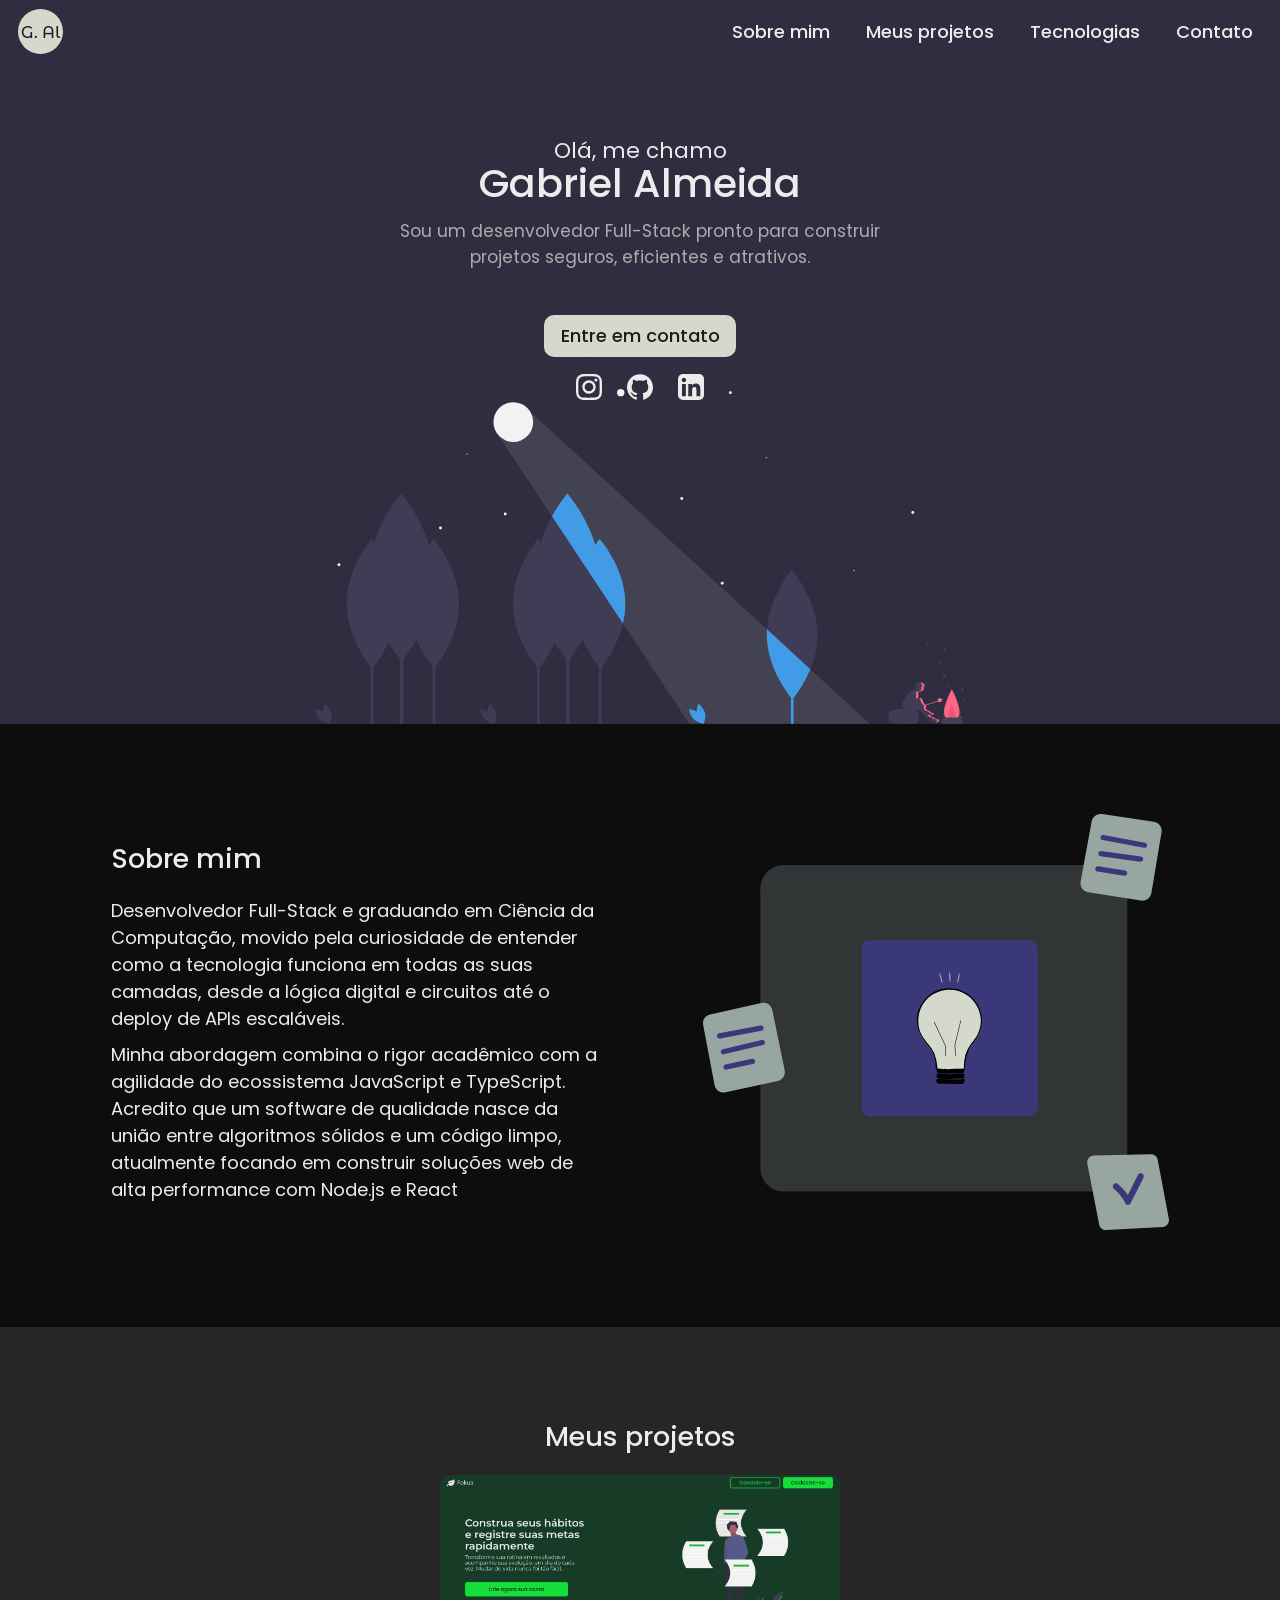
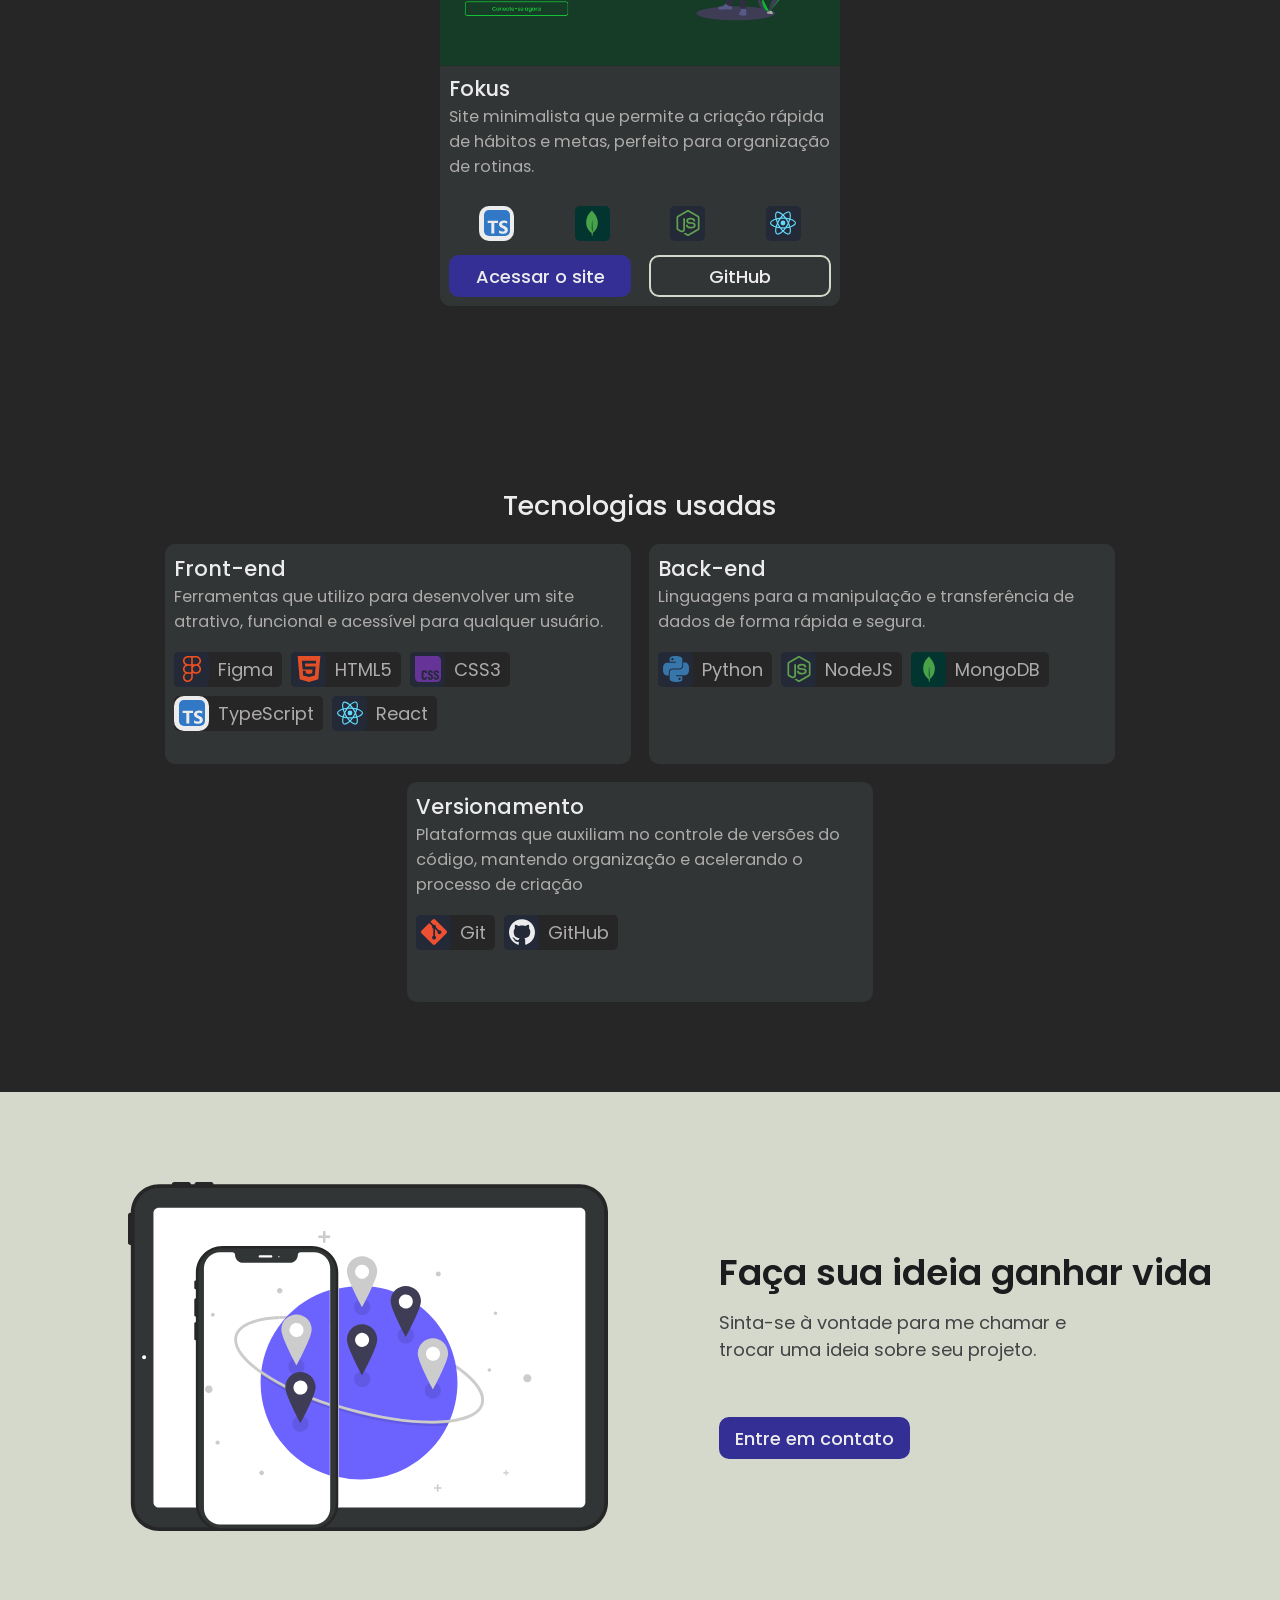
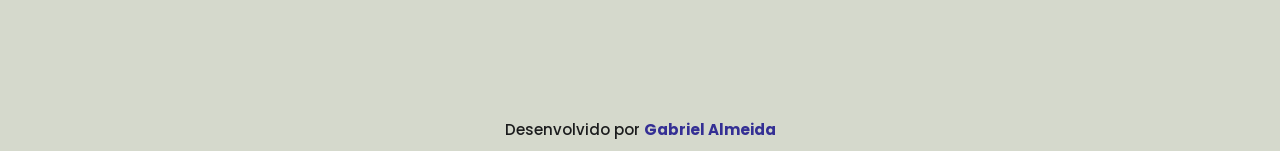
==== index.html @ c05dfdfc "fix: consertei os links externos" ====
<!DOCTYPE html>
<html lang="pt-br">

<head>
  <meta charset="UTF-8">
  <meta name="viewport" content="width=device-width, initial-scale=1.0">
  <title>Gabriel Almeida</title>

  <link rel="stylesheet" href="./styles/global.css">
  <link rel="stylesheet" href="./styles/index.css">

  <script src="./js/global.js" defer type="module"></script>
</head>

<body>
  <header>
    <nav class="g-navbar-hero">
      <div class="g-navbar-logo">
        <a href="/index.html">G. Al</a>
      </div>

      <input type="checkbox" id="navbar-checkbox" class="g-navbar-input" aria-hidden="true">
      <label for="navbar-checkbox" class="g-navbar-label">
        <span class="g-navbar-menu-opened">
          <svg xmlns="http://www.w3.org/2000/svg" width="24" height="24" viewBox="0 0 24 24" fill="none"
            stroke="currentColor" stroke-width="2" stroke-linecap="round" stroke-linejoin="round"
            class="lucide lucide-menu-icon lucide-menu">
            <path d="M4 5h16" />
            <path d="M4 12h16" />
            <path d="M4 19h16" />
          </svg>
        </span>

        <span class="g-navbar-menu-closed">
          <svg xmlns="http://www.w3.org/2000/svg" width="24" height="24" viewBox="0 0 24 24" fill="none"
            stroke="currentColor" stroke-width="2" stroke-linecap="round" stroke-linejoin="round"
            class="lucide lucide-x-icon lucide-x">
            <path d="M18 6 6 18" />
            <path d="m6 6 12 12" />
          </svg>
        </span>
      </label>

      <div class="g-navbar-links">
        <ul>
          <li>
            <a href="/index.html#about-me">Sobre mim</a>
          </li>
          <li>
            <a href="/index.html#projects">Meus projetos</a>
          </li>
          <li>
            <a href="/index.html#technologies">Tecnologias</a>
          </li>
          <li>
            <a href="/pages/contact.html">Contato</a>
          </li>
        </ul>
      </div>
    </nav>
  </header>
  <main>
    <section class="hero" id="hero">
      <h1><span>Olá, me chamo</span> Gabriel Almeida</h1>
      <p>Sou um desenvolvedor Full-Stack pronto para construir projetos seguros, eficientes e atrativos.</p>

      <div>
        <a href="./pages/contact.html" rel="noopener" class="g-button-contrast">Entre em contato</a>
      </div>

      <div class="hero__social-medias">
        <a href="https://www.instagram.com//g_almeida17" target="_blank">
          <span class="g-svg-icon">
            <svg role="img" viewBox="0 0 24 24" xmlns="http://www.w3.org/2000/svg" fill="#ECECEC">
              <title>Instagram</title>
              <path
                d="M7.0301.084c-1.2768.0602-2.1487.264-2.911.5634-.7888.3075-1.4575.72-2.1228 1.3877-.6652.6677-1.075 1.3368-1.3802 2.127-.2954.7638-.4956 1.6365-.552 2.914-.0564 1.2775-.0689 1.6882-.0626 4.947.0062 3.2586.0206 3.6671.0825 4.9473.061 1.2765.264 2.1482.5635 2.9107.308.7889.72 1.4573 1.388 2.1228.6679.6655 1.3365 1.0743 2.1285 1.38.7632.295 1.6361.4961 2.9134.552 1.2773.056 1.6884.069 4.9462.0627 3.2578-.0062 3.668-.0207 4.9478-.0814 1.28-.0607 2.147-.2652 2.9098-.5633.7889-.3086 1.4578-.72 2.1228-1.3881.665-.6682 1.0745-1.3378 1.3795-2.1284.2957-.7632.4966-1.636.552-2.9124.056-1.2809.0692-1.6898.063-4.948-.0063-3.2583-.021-3.6668-.0817-4.9465-.0607-1.2797-.264-2.1487-.5633-2.9117-.3084-.7889-.72-1.4568-1.3876-2.1228C21.2982 1.33 20.628.9208 19.8378.6165 19.074.321 18.2017.1197 16.9244.0645 15.6471.0093 15.236-.005 11.977.0014 8.718.0076 8.31.0215 7.0301.0839m.1402 21.6932c-1.17-.0509-1.8053-.2453-2.2287-.408-.5606-.216-.96-.4771-1.3819-.895-.422-.4178-.6811-.8186-.9-1.378-.1644-.4234-.3624-1.058-.4171-2.228-.0595-1.2645-.072-1.6442-.079-4.848-.007-3.2037.0053-3.583.0607-4.848.05-1.169.2456-1.805.408-2.2282.216-.5613.4762-.96.895-1.3816.4188-.4217.8184-.6814 1.3783-.9003.423-.1651 1.0575-.3614 2.227-.4171 1.2655-.06 1.6447-.072 4.848-.079 3.2033-.007 3.5835.005 4.8495.0608 1.169.0508 1.8053.2445 2.228.408.5608.216.96.4754 1.3816.895.4217.4194.6816.8176.9005 1.3787.1653.4217.3617 1.056.4169 2.2263.0602 1.2655.0739 1.645.0796 4.848.0058 3.203-.0055 3.5834-.061 4.848-.051 1.17-.245 1.8055-.408 2.2294-.216.5604-.4763.96-.8954 1.3814-.419.4215-.8181.6811-1.3783.9-.4224.1649-1.0577.3617-2.2262.4174-1.2656.0595-1.6448.072-4.8493.079-3.2045.007-3.5825-.006-4.848-.0608M16.953 5.5864A1.44 1.44 0 1 0 18.39 4.144a1.44 1.44 0 0 0-1.437 1.4424M5.8385 12.012c.0067 3.4032 2.7706 6.1557 6.173 6.1493 3.4026-.0065 6.157-2.7701 6.1506-6.1733-.0065-3.4032-2.771-6.1565-6.174-6.1498-3.403.0067-6.156 2.771-6.1496 6.1738M8 12.0077a4 4 0 1 1 4.008 3.9921A3.9996 3.9996 0 0 1 8 12.0077" />
            </svg>
          </span>
        </a>
        <a href="https://github.com/g-almeida12" target="_blank">
          <span class="g-svg-icon">
            <svg role="img" viewBox="0 0 24 24" xmlns="http://www.w3.org/2000/svg" fill="#ECECEC">
              <title>GitHub</title>
              <path
                d="M12 .297c-6.63 0-12 5.373-12 12 0 5.303 3.438 9.8 8.205 11.385.6.113.82-.258.82-.577 0-.285-.01-1.04-.015-2.04-3.338.724-4.042-1.61-4.042-1.61C4.422 18.07 3.633 17.7 3.633 17.7c-1.087-.744.084-.729.084-.729 1.205.084 1.838 1.236 1.838 1.236 1.07 1.835 2.809 1.305 3.495.998.108-.776.417-1.305.76-1.605-2.665-.3-5.466-1.332-5.466-5.93 0-1.31.465-2.38 1.235-3.22-.135-.303-.54-1.523.105-3.176 0 0 1.005-.322 3.3 1.23.96-.267 1.98-.399 3-.405 1.02.006 2.04.138 3 .405 2.28-1.552 3.285-1.23 3.285-1.23.645 1.653.24 2.873.12 3.176.765.84 1.23 1.91 1.23 3.22 0 4.61-2.805 5.625-5.475 5.92.42.36.81 1.096.81 2.22 0 1.606-.015 2.896-.015 3.286 0 .315.21.69.825.57C20.565 22.092 24 17.592 24 12.297c0-6.627-5.373-12-12-12" />
            </svg>
          </span>
        </a>
        <a href="https://www.linkedin.com/in/gabriel-almeida17" target="_blank">
          <span class="g-svg-icon">
            <svg xmlns="http://www.w3.org/2000/svg" viewBox="96 96 448 448" fill="#ECECEC" style="border-radius: 5px;">
              <title>LinkedIn</title>
              <path
                d="M512 96L127.9 96C110.3 96 96 110.5 96 128.3L96 511.7C96 529.5 110.3 544 127.9 544L512 544C529.6 544 544 529.5 544 511.7L544 128.3C544 110.5 529.6 96 512 96zM231.4 480L165 480L165 266.2L231.5 266.2L231.5 480L231.4 480zM198.2 160C219.5 160 236.7 177.2 236.7 198.5C236.7 219.8 219.5 237 198.2 237C176.9 237 159.7 219.8 159.7 198.5C159.7 177.2 176.9 160 198.2 160zM480.3 480L413.9 480L413.9 376C413.9 351.2 413.4 319.3 379.4 319.3C344.8 319.3 339.5 346.3 339.5 374.2L339.5 480L273.1 480L273.1 266.2L336.8 266.2L336.8 295.4L337.7 295.4C346.6 278.6 368.3 260.9 400.6 260.9C467.8 260.9 480.3 305.2 480.3 362.8L480.3 480z" />
            </svg>
          </span>
        </a>
      </div>

      <div class="hero__img">
        <img src="./images/hero-img.svg" alt="Acampando em uma floresta" loading="lazy">
      </div>
    </section>

    <section class="about-me" id="about-me">
      <div class="about-me__content">
        <h2>Sobre mim</h2>
        <p>Desenvolvedor Full-Stack e graduando em Ciência da Computação, movido pela curiosidade de entender como a
          tecnologia funciona em todas as suas camadas, desde a lógica digital e circuitos até o deploy de APIs
          escaláveis.</p>
        <p>Minha abordagem combina o rigor acadêmico com a agilidade do ecossistema JavaScript e TypeScript. Acredito
          que
          um software de qualidade nasce da união entre algoritmos sólidos e um código limpo, atualmente focando em
          construir soluções web de alta performance com Node.js e React</p>
      </div>
      <div class="about-me__img">
        <img src="./images/about-me-img.svg" alt="Ideias surgindo">
      </div>
    </section>

    <section class="projects" id="projects">
      <h2>Meus projetos</h2>
      <div class="project-container">
        <div class="project-container__project">
          <img src="./images/fokus-project.png" alt="Imagem da Landing Page do site Fokus" loading="lazy">
          <h3>Fokus</h3>
          <p>Site minimalista que permite a criação rápida de hábitos e metas, perfeito para organização de rotinas.</p>
          <div class="project__technologies">
            <span style="background-color: #ececec; padding: 0; border-radius: 10px; overflow: visible;"
              class="g-svg-icon">
              <svg role="img" viewBox="0 0 24 24" xmlns="http://www.w3.org/2000/svg" fill="#3178C6"
                style="border-radius: 5px;">
                <title>TypeScript</title>
                <path
                  d="M1.125 0C.502 0 0 .502 0 1.125v21.75C0 23.498.502 24 1.125 24h21.75c.623 0 1.125-.502 1.125-1.125V1.125C24 .502 23.498 0 22.875 0zm17.363 9.75c.612 0 1.154.037 1.627.111a6.38 6.38 0 0 1 1.306.34v2.458a3.95 3.95 0 0 0-.643-.361 5.093 5.093 0 0 0-.717-.26 5.453 5.453 0 0 0-1.426-.2c-.3 0-.573.028-.819.086a2.1 2.1 0 0 0-.623.242c-.17.104-.3.229-.393.374a.888.888 0 0 0-.14.49c0 .196.053.373.156.529.104.156.252.304.443.444s.423.276.696.41c.273.135.582.274.926.416.47.197.892.407 1.266.628.374.222.695.473.963.753.268.279.472.598.614.957.142.359.214.776.214 1.253 0 .657-.125 1.21-.373 1.656a3.033 3.033 0 0 1-1.012 1.085 4.38 4.38 0 0 1-1.487.596c-.566.12-1.163.18-1.79.18a9.916 9.916 0 0 1-1.84-.164 5.544 5.544 0 0 1-1.512-.493v-2.63a5.033 5.033 0 0 0 3.237 1.2c.333 0 .624-.03.872-.09.249-.06.456-.144.623-.25.166-.108.29-.234.373-.38a1.023 1.023 0 0 0-.074-1.089 2.12 2.12 0 0 0-.537-.5 5.597 5.597 0 0 0-.807-.444 27.72 27.72 0 0 0-1.007-.436c-.918-.383-1.602-.852-2.053-1.405-.45-.553-.676-1.222-.676-2.005 0-.614.123-1.141.369-1.582.246-.441.58-.804 1.004-1.089a4.494 4.494 0 0 1 1.47-.629 7.536 7.536 0 0 1 1.77-.201zm-15.113.188h9.563v2.166H9.506v9.646H6.789v-9.646H3.375z" />
              </svg>
            </span>
            <span style="background-color: #023430;" class="g-svg-icon">
              <svg role="img" viewBox="0 0 24 24" xmlns="http://www.w3.org/2000/svg" fill="#47A248">
                <title>MongoDB</title>
                <path
                  d="M17.193 9.555c-1.264-5.58-4.252-7.414-4.573-8.115-.28-.394-.53-.954-.735-1.44-.036.495-.055.685-.523 1.184-.723.566-4.438 3.682-4.74 10.02-.282 5.912 4.27 9.435 4.888 9.884l.07.05A73.49 73.49 0 0111.91 24h.481c.114-1.032.284-2.056.51-3.07.417-.296.604-.463.85-.693a11.342 11.342 0 003.639-8.464c.01-.814-.103-1.662-.197-2.218zm-5.336 8.195s0-8.291.275-8.29c.213 0 .49 10.695.49 10.695-.381-.045-.765-1.76-.765-2.405z" />
              </svg>
            </span>
            <span class="g-svg-icon">
              <svg role="img" viewBox="0 0 24 24" xmlns="http://www.w3.org/2000/svg" fill="#5FA04E">
                <title>Node.js</title>
                <path
                  d="M11.998,24c-0.321,0-0.641-0.084-0.922-0.247l-2.936-1.737c-0.438-0.245-0.224-0.332-0.08-0.383 c0.585-0.203,0.703-0.25,1.328-0.604c0.065-0.037,0.151-0.023,0.218,0.017l2.256,1.339c0.082,0.045,0.197,0.045,0.272,0l8.795-5.076 c0.082-0.047,0.134-0.141,0.134-0.238V6.921c0-0.099-0.053-0.192-0.137-0.242l-8.791-5.072c-0.081-0.047-0.189-0.047-0.271,0 L3.075,6.68C2.99,6.729,2.936,6.825,2.936,6.921v10.15c0,0.097,0.054,0.189,0.139,0.235l2.409,1.392 c1.307,0.654,2.108-0.116,2.108-0.89V7.787c0-0.142,0.114-0.253,0.256-0.253h1.115c0.139,0,0.255,0.112,0.255,0.253v10.021 c0,1.745-0.95,2.745-2.604,2.745c-0.508,0-0.909,0-2.026-0.551L2.28,18.675c-0.57-0.329-0.922-0.945-0.922-1.604V6.921 c0-0.659,0.353-1.275,0.922-1.603l8.795-5.082c0.557-0.315,1.296-0.315,1.848,0l8.794,5.082c0.57,0.329,0.924,0.944,0.924,1.603 v10.15c0,0.659-0.354,1.273-0.924,1.604l-8.794,5.078C12.643,23.916,12.324,24,11.998,24z M19.099,13.993 c0-1.9-1.284-2.406-3.987-2.763c-2.731-0.361-3.009-0.548-3.009-1.187c0-0.528,0.235-1.233,2.258-1.233 c1.807,0,2.473,0.389,2.747,1.607c0.024,0.115,0.129,0.199,0.247,0.199h1.141c0.071,0,0.138-0.031,0.186-0.081 c0.048-0.054,0.074-0.123,0.067-0.196c-0.177-2.098-1.571-3.076-4.388-3.076c-2.508,0-4.004,1.058-4.004,2.833 c0,1.925,1.488,2.457,3.895,2.695c2.88,0.282,3.103,0.703,3.103,1.269c0,0.983-0.789,1.402-2.642,1.402 c-2.327,0-2.839-0.584-3.011-1.742c-0.02-0.124-0.126-0.215-0.253-0.215h-1.137c-0.141,0-0.254,0.112-0.254,0.253 c0,1.482,0.806,3.248,4.655,3.248C17.501,17.007,19.099,15.91,19.099,13.993z" />
              </svg>
            </span>
            <span class="g-svg-icon">
              <svg role="img" viewBox="0 0 24 24" xmlns="http://www.w3.org/2000/svg" fill="#61DAFB">
                <title>React</title>
                <path
                  d="M14.23 12.004a2.236 2.236 0 0 1-2.235 2.236 2.236 2.236 0 0 1-2.236-2.236 2.236 2.236 0 0 1 2.235-2.236 2.236 2.236 0 0 1 2.236 2.236zm2.648-10.69c-1.346 0-3.107.96-4.888 2.622-1.78-1.653-3.542-2.602-4.887-2.602-.41 0-.783.093-1.106.278-1.375.793-1.683 3.264-.973 6.365C1.98 8.917 0 10.42 0 12.004c0 1.59 1.99 3.097 5.043 4.03-.704 3.113-.39 5.588.988 6.38.32.187.69.275 1.102.275 1.345 0 3.107-.96 4.888-2.624 1.78 1.654 3.542 2.603 4.887 2.603.41 0 .783-.09 1.106-.275 1.374-.792 1.683-3.263.973-6.365C22.02 15.096 24 13.59 24 12.004c0-1.59-1.99-3.097-5.043-4.032.704-3.11.39-5.587-.988-6.38-.318-.184-.688-.277-1.092-.278zm-.005 1.09v.006c.225 0 .406.044.558.127.666.382.955 1.835.73 3.704-.054.46-.142.945-.25 1.44-.96-.236-2.006-.417-3.107-.534-.66-.905-1.345-1.727-2.035-2.447 1.592-1.48 3.087-2.292 4.105-2.295zm-9.77.02c1.012 0 2.514.808 4.11 2.28-.686.72-1.37 1.537-2.02 2.442-1.107.117-2.154.298-3.113.538-.112-.49-.195-.964-.254-1.42-.23-1.868.054-3.32.714-3.707.19-.09.4-.127.563-.132zm4.882 3.05c.455.468.91.992 1.36 1.564-.44-.02-.89-.034-1.345-.034-.46 0-.915.01-1.36.034.44-.572.895-1.096 1.345-1.565zM12 8.1c.74 0 1.477.034 2.202.093.406.582.802 1.203 1.183 1.86.372.64.71 1.29 1.018 1.946-.308.655-.646 1.31-1.013 1.95-.38.66-.773 1.288-1.18 1.87-.728.063-1.466.098-2.21.098-.74 0-1.477-.035-2.202-.093-.406-.582-.802-1.204-1.183-1.86-.372-.64-.71-1.29-1.018-1.946.303-.657.646-1.313 1.013-1.954.38-.66.773-1.286 1.18-1.868.728-.064 1.466-.098 2.21-.098zm-3.635.254c-.24.377-.48.763-.704 1.16-.225.39-.435.782-.635 1.174-.265-.656-.49-1.31-.676-1.947.64-.15 1.315-.283 2.015-.386zm7.26 0c.695.103 1.365.23 2.006.387-.18.632-.405 1.282-.66 1.933-.2-.39-.41-.783-.64-1.174-.225-.392-.465-.774-.705-1.146zm3.063.675c.484.15.944.317 1.375.498 1.732.74 2.852 1.708 2.852 2.476-.005.768-1.125 1.74-2.857 2.475-.42.18-.88.342-1.355.493-.28-.958-.646-1.956-1.1-2.98.45-1.017.81-2.01 1.085-2.964zm-13.395.004c.278.96.645 1.957 1.1 2.98-.45 1.017-.812 2.01-1.086 2.964-.484-.15-.944-.318-1.37-.5-1.732-.737-2.852-1.706-2.852-2.474 0-.768 1.12-1.742 2.852-2.476.42-.18.88-.342 1.356-.494zm11.678 4.28c.265.657.49 1.312.676 1.948-.64.157-1.316.29-2.016.39.24-.375.48-.762.705-1.158.225-.39.435-.788.636-1.18zm-9.945.02c.2.392.41.783.64 1.175.23.39.465.772.705 1.143-.695-.102-1.365-.23-2.006-.386.18-.63.406-1.282.66-1.933zM17.92 16.32c.112.493.2.968.254 1.423.23 1.868-.054 3.32-.714 3.708-.147.09-.338.128-.563.128-1.012 0-2.514-.807-4.11-2.28.686-.72 1.37-1.536 2.02-2.44 1.107-.118 2.154-.3 3.113-.54zm-11.83.01c.96.234 2.006.415 3.107.532.66.905 1.345 1.727 2.035 2.446-1.595 1.483-3.092 2.295-4.11 2.295-.22-.005-.406-.05-.553-.132-.666-.38-.955-1.834-.73-3.703.054-.46.142-.944.25-1.438zm4.56.64c.44.02.89.034 1.345.034.46 0 .915-.01 1.36-.034-.44.572-.895 1.095-1.345 1.565-.455-.47-.91-.993-1.36-1.565z" />
              </svg>
            </span>
          </div>
          <div class="project__btns">
            <a href="https://fokus-dev.vercel.app/landing-page" target="_blank" class="g-button-primary">Acessar o
              site</a>
            <a href="https://github.com/g-almeida12/fokus" target="_blank" class="g-button-contrast-ghost">GitHub</a>
          </div>
        </div>
      </div>
    </section>

    <section class="technologies" id="technologies">
      <h2>Tecnologias usadas</h2>
      <div class="technologies-container">
        <div class="technologies-container__technology">
          <h3>Front-end</h3>
          <p>Ferramentas que utilizo para desenvolver um site atrativo, funcional e acessível para qualquer usuário.</p>
          <div class="technology__items">
            <div>
              <span class="g-svg-icon"><svg role="img" viewBox="0 0 24 24" xmlns="http://www.w3.org/2000/svg"
                  fill="#F24E1E">
                  <title>Figma</title>
                  <path
                    d="M15.852 8.981h-4.588V0h4.588c2.476 0 4.49 2.014 4.49 4.49s-2.014 4.491-4.49 4.491zM12.735 7.51h3.117c1.665 0 3.019-1.355 3.019-3.019s-1.355-3.019-3.019-3.019h-3.117V7.51zm0 1.471H8.148c-2.476 0-4.49-2.014-4.49-4.49S5.672 0 8.148 0h4.588v8.981zm-4.587-7.51c-1.665 0-3.019 1.355-3.019 3.019s1.354 3.02 3.019 3.02h3.117V1.471H8.148zm4.587 15.019H8.148c-2.476 0-4.49-2.014-4.49-4.49s2.014-4.49 4.49-4.49h4.588v8.98zM8.148 8.981c-1.665 0-3.019 1.355-3.019 3.019s1.355 3.019 3.019 3.019h3.117V8.981H8.148zM8.172 24c-2.489 0-4.515-2.014-4.515-4.49s2.014-4.49 4.49-4.49h4.588v4.441c0 2.503-2.047 4.539-4.563 4.539zm-.024-7.51a3.023 3.023 0 0 0-3.019 3.019c0 1.665 1.365 3.019 3.044 3.019 1.705 0 3.093-1.376 3.093-3.068v-2.97H8.148zm7.704 0h-.098c-2.476 0-4.49-2.014-4.49-4.49s2.014-4.49 4.49-4.49h.098c2.476 0 4.49 2.014 4.49 4.49s-2.014 4.49-4.49 4.49zm-.097-7.509c-1.665 0-3.019 1.355-3.019 3.019s1.355 3.019 3.019 3.019h.098c1.665 0 3.019-1.355 3.019-3.019s-1.355-3.019-3.019-3.019h-.098z" />
                </svg></span>
              <span>Figma</span>
            </div>
            <div>
              <span class="g-svg-icon">
                <svg role="img" viewBox="0 0 24 24" xmlns="http://www.w3.org/2000/svg" fill="#E34F26">
                  <title>HTML5</title>
                  <path
                    d="M1.5 0h21l-1.91 21.563L11.977 24l-8.564-2.438L1.5 0zm7.031 9.75l-.232-2.718 10.059.003.23-2.622L5.412 4.41l.698 8.01h9.126l-.326 3.426-2.91.804-2.955-.81-.188-2.11H6.248l.33 4.171L12 19.351l5.379-1.443.744-8.157H8.531z" />
                </svg>
              </span>
              <span>HTML5</span>
            </div>
            <div>
              <span class="g-svg-icon">
                <svg role="img" viewBox="0 0 24 24" xmlns="http://www.w3.org/2000/svg" fill="#663399">
                  <title>CSS</title>
                  <path
                    d="M0 0v20.16A3.84 3.84 0 0 0 3.84 24h16.32A3.84 3.84 0 0 0 24 20.16V3.84A3.84 3.84 0 0 0 20.16 0Zm14.256 13.08c1.56 0 2.28 1.08 2.304 2.64h-1.608c.024-.288-.048-.6-.144-.84-.096-.192-.288-.264-.552-.264-.456 0-.696.264-.696.84-.024.576.288.888.768 1.08.72.288 1.608.744 1.92 1.296q.432.648.432 1.656c0 1.608-.912 2.592-2.496 2.592-1.656 0-2.4-1.032-2.424-2.688h1.68c0 .792.264 1.176.792 1.176.264 0 .456-.072.552-.24.192-.312.24-1.176-.048-1.512-.312-.408-.912-.6-1.32-.816q-.828-.396-1.224-.936c-.24-.36-.36-.888-.36-1.536 0-1.44.936-2.472 2.424-2.448m5.4 0c1.584 0 2.304 1.08 2.328 2.64h-1.608c0-.288-.048-.6-.168-.84-.096-.192-.264-.264-.528-.264-.48 0-.72.264-.72.84s.288.888.792 1.08c.696.288 1.608.744 1.92 1.296.264.432.408.984.408 1.656.024 1.608-.888 2.592-2.472 2.592-1.68 0-2.424-1.056-2.448-2.688h1.68c0 .744.264 1.176.792 1.176.264 0 .456-.072.552-.24.216-.312.264-1.176-.048-1.512-.288-.408-.888-.6-1.32-.816-.552-.264-.96-.576-1.2-.936s-.36-.888-.36-1.536c-.024-1.44.912-2.472 2.4-2.448m-11.031.018c.711-.006 1.419.198 1.839.63.432.432.672 1.128.648 1.992H9.336c.024-.456-.096-.792-.432-.96-.312-.144-.768-.048-.888.24-.12.264-.192.576-.168.864v3.504c0 .744.264 1.128.768 1.128a.65.65 0 0 0 .552-.264c.168-.24.192-.552.168-.84h1.776c.096 1.632-.984 2.712-2.568 2.688-1.536 0-2.496-.864-2.472-2.472v-4.032c0-.816.24-1.44.696-1.848.432-.408 1.146-.624 1.857-.63" />
                </svg>
              </span>
              <span>CSS3</span>
            </div>
            <div>
              <span style="background-color: #ececec; padding: 0; border-radius: 10px; overflow: visible;"
                class="g-svg-icon">
                <svg role="img" viewBox="0 0 24 24" xmlns="http://www.w3.org/2000/svg" fill="#3178C6"
                  style="border-radius: 5px;">
                  <title>TypeScript</title>
                  <path
                    d="M1.125 0C.502 0 0 .502 0 1.125v21.75C0 23.498.502 24 1.125 24h21.75c.623 0 1.125-.502 1.125-1.125V1.125C24 .502 23.498 0 22.875 0zm17.363 9.75c.612 0 1.154.037 1.627.111a6.38 6.38 0 0 1 1.306.34v2.458a3.95 3.95 0 0 0-.643-.361 5.093 5.093 0 0 0-.717-.26 5.453 5.453 0 0 0-1.426-.2c-.3 0-.573.028-.819.086a2.1 2.1 0 0 0-.623.242c-.17.104-.3.229-.393.374a.888.888 0 0 0-.14.49c0 .196.053.373.156.529.104.156.252.304.443.444s.423.276.696.41c.273.135.582.274.926.416.47.197.892.407 1.266.628.374.222.695.473.963.753.268.279.472.598.614.957.142.359.214.776.214 1.253 0 .657-.125 1.21-.373 1.656a3.033 3.033 0 0 1-1.012 1.085 4.38 4.38 0 0 1-1.487.596c-.566.12-1.163.18-1.79.18a9.916 9.916 0 0 1-1.84-.164 5.544 5.544 0 0 1-1.512-.493v-2.63a5.033 5.033 0 0 0 3.237 1.2c.333 0 .624-.03.872-.09.249-.06.456-.144.623-.25.166-.108.29-.234.373-.38a1.023 1.023 0 0 0-.074-1.089 2.12 2.12 0 0 0-.537-.5 5.597 5.597 0 0 0-.807-.444 27.72 27.72 0 0 0-1.007-.436c-.918-.383-1.602-.852-2.053-1.405-.45-.553-.676-1.222-.676-2.005 0-.614.123-1.141.369-1.582.246-.441.58-.804 1.004-1.089a4.494 4.494 0 0 1 1.47-.629 7.536 7.536 0 0 1 1.77-.201zm-15.113.188h9.563v2.166H9.506v9.646H6.789v-9.646H3.375z" />
                </svg>
              </span>
              <span>TypeScript</span>
            </div>
            <div>
              <span class="g-svg-icon">
                <svg role="img" viewBox="0 0 24 24" xmlns="http://www.w3.org/2000/svg" fill="#61DAFB">
                  <title>React</title>
                  <path
                    d="M14.23 12.004a2.236 2.236 0 0 1-2.235 2.236 2.236 2.236 0 0 1-2.236-2.236 2.236 2.236 0 0 1 2.235-2.236 2.236 2.236 0 0 1 2.236 2.236zm2.648-10.69c-1.346 0-3.107.96-4.888 2.622-1.78-1.653-3.542-2.602-4.887-2.602-.41 0-.783.093-1.106.278-1.375.793-1.683 3.264-.973 6.365C1.98 8.917 0 10.42 0 12.004c0 1.59 1.99 3.097 5.043 4.03-.704 3.113-.39 5.588.988 6.38.32.187.69.275 1.102.275 1.345 0 3.107-.96 4.888-2.624 1.78 1.654 3.542 2.603 4.887 2.603.41 0 .783-.09 1.106-.275 1.374-.792 1.683-3.263.973-6.365C22.02 15.096 24 13.59 24 12.004c0-1.59-1.99-3.097-5.043-4.032.704-3.11.39-5.587-.988-6.38-.318-.184-.688-.277-1.092-.278zm-.005 1.09v.006c.225 0 .406.044.558.127.666.382.955 1.835.73 3.704-.054.46-.142.945-.25 1.44-.96-.236-2.006-.417-3.107-.534-.66-.905-1.345-1.727-2.035-2.447 1.592-1.48 3.087-2.292 4.105-2.295zm-9.77.02c1.012 0 2.514.808 4.11 2.28-.686.72-1.37 1.537-2.02 2.442-1.107.117-2.154.298-3.113.538-.112-.49-.195-.964-.254-1.42-.23-1.868.054-3.32.714-3.707.19-.09.4-.127.563-.132zm4.882 3.05c.455.468.91.992 1.36 1.564-.44-.02-.89-.034-1.345-.034-.46 0-.915.01-1.36.034.44-.572.895-1.096 1.345-1.565zM12 8.1c.74 0 1.477.034 2.202.093.406.582.802 1.203 1.183 1.86.372.64.71 1.29 1.018 1.946-.308.655-.646 1.31-1.013 1.95-.38.66-.773 1.288-1.18 1.87-.728.063-1.466.098-2.21.098-.74 0-1.477-.035-2.202-.093-.406-.582-.802-1.204-1.183-1.86-.372-.64-.71-1.29-1.018-1.946.303-.657.646-1.313 1.013-1.954.38-.66.773-1.286 1.18-1.868.728-.064 1.466-.098 2.21-.098zm-3.635.254c-.24.377-.48.763-.704 1.16-.225.39-.435.782-.635 1.174-.265-.656-.49-1.31-.676-1.947.64-.15 1.315-.283 2.015-.386zm7.26 0c.695.103 1.365.23 2.006.387-.18.632-.405 1.282-.66 1.933-.2-.39-.41-.783-.64-1.174-.225-.392-.465-.774-.705-1.146zm3.063.675c.484.15.944.317 1.375.498 1.732.74 2.852 1.708 2.852 2.476-.005.768-1.125 1.74-2.857 2.475-.42.18-.88.342-1.355.493-.28-.958-.646-1.956-1.1-2.98.45-1.017.81-2.01 1.085-2.964zm-13.395.004c.278.96.645 1.957 1.1 2.98-.45 1.017-.812 2.01-1.086 2.964-.484-.15-.944-.318-1.37-.5-1.732-.737-2.852-1.706-2.852-2.474 0-.768 1.12-1.742 2.852-2.476.42-.18.88-.342 1.356-.494zm11.678 4.28c.265.657.49 1.312.676 1.948-.64.157-1.316.29-2.016.39.24-.375.48-.762.705-1.158.225-.39.435-.788.636-1.18zm-9.945.02c.2.392.41.783.64 1.175.23.39.465.772.705 1.143-.695-.102-1.365-.23-2.006-.386.18-.63.406-1.282.66-1.933zM17.92 16.32c.112.493.2.968.254 1.423.23 1.868-.054 3.32-.714 3.708-.147.09-.338.128-.563.128-1.012 0-2.514-.807-4.11-2.28.686-.72 1.37-1.536 2.02-2.44 1.107-.118 2.154-.3 3.113-.54zm-11.83.01c.96.234 2.006.415 3.107.532.66.905 1.345 1.727 2.035 2.446-1.595 1.483-3.092 2.295-4.11 2.295-.22-.005-.406-.05-.553-.132-.666-.38-.955-1.834-.73-3.703.054-.46.142-.944.25-1.438zm4.56.64c.44.02.89.034 1.345.034.46 0 .915-.01 1.36-.034-.44.572-.895 1.095-1.345 1.565-.455-.47-.91-.993-1.36-1.565z" />
                </svg>
              </span>
              <span>React</span>
            </div>
          </div>
        </div>

        <div class="technologies-container__technology">
          <h3>Back-end</h3>
          <p>Linguagens para a manipulação e transferência de dados de forma rápida e segura.</p>
          <div class="technology__items">
            <div>
              <span class="g-svg-icon">
                <svg role="img" viewBox="0 0 24 24" xmlns="http://www.w3.org/2000/svg" fill="#3776AB">
                  <title>Python</title>
                  <path
                    d="M14.25.18l.9.2.73.26.59.3.45.32.34.34.25.34.16.33.1.3.04.26.02.2-.01.13V8.5l-.05.63-.13.55-.21.46-.26.38-.3.31-.33.25-.35.19-.35.14-.33.1-.3.07-.26.04-.21.02H8.77l-.69.05-.59.14-.5.22-.41.27-.33.32-.27.35-.2.36-.15.37-.1.35-.07.32-.04.27-.02.21v3.06H3.17l-.21-.03-.28-.07-.32-.12-.35-.18-.36-.26-.36-.36-.35-.46-.32-.59-.28-.73-.21-.88-.14-1.05-.05-1.23.06-1.22.16-1.04.24-.87.32-.71.36-.57.4-.44.42-.33.42-.24.4-.16.36-.1.32-.05.24-.01h.16l.06.01h8.16v-.83H6.18l-.01-2.75-.02-.37.05-.34.11-.31.17-.28.25-.26.31-.23.38-.2.44-.18.51-.15.58-.12.64-.1.71-.06.77-.04.84-.02 1.27.05zm-6.3 1.98l-.23.33-.08.41.08.41.23.34.33.22.41.09.41-.09.33-.22.23-.34.08-.41-.08-.41-.23-.33-.33-.22-.41-.09-.41.09zm13.09 3.95l.28.06.32.12.35.18.36.27.36.35.35.47.32.59.28.73.21.88.14 1.04.05 1.23-.06 1.23-.16 1.04-.24.86-.32.71-.36.57-.4.45-.42.33-.42.24-.4.16-.36.09-.32.05-.24.02-.16-.01h-8.22v.82h5.84l.01 2.76.02.36-.05.34-.11.31-.17.29-.25.25-.31.24-.38.2-.44.17-.51.15-.58.13-.64.09-.71.07-.77.04-.84.01-1.27-.04-1.07-.14-.9-.2-.73-.25-.59-.3-.45-.33-.34-.34-.25-.34-.16-.33-.1-.3-.04-.25-.02-.2.01-.13v-5.34l.05-.64.13-.54.21-.46.26-.38.3-.32.33-.24.35-.2.35-.14.33-.1.3-.06.26-.04.21-.02.13-.01h5.84l.69-.05.59-.14.5-.21.41-.28.33-.32.27-.35.2-.36.15-.36.1-.35.07-.32.04-.28.02-.21V6.07h2.09l.14.01zm-6.47 14.25l-.23.33-.08.41.08.41.23.33.33.23.41.08.41-.08.33-.23.23-.33.08-.41-.08-.41-.23-.33-.33-.23-.41-.08-.41.08z" />
                </svg>
              </span>
              <span>Python</span>
            </div>
            <div>
              <span class="g-svg-icon">
                <svg role="img" viewBox="0 0 24 24" xmlns="http://www.w3.org/2000/svg" fill="#5FA04E">
                  <title>Node.js</title>
                  <path
                    d="M11.998,24c-0.321,0-0.641-0.084-0.922-0.247l-2.936-1.737c-0.438-0.245-0.224-0.332-0.08-0.383 c0.585-0.203,0.703-0.25,1.328-0.604c0.065-0.037,0.151-0.023,0.218,0.017l2.256,1.339c0.082,0.045,0.197,0.045,0.272,0l8.795-5.076 c0.082-0.047,0.134-0.141,0.134-0.238V6.921c0-0.099-0.053-0.192-0.137-0.242l-8.791-5.072c-0.081-0.047-0.189-0.047-0.271,0 L3.075,6.68C2.99,6.729,2.936,6.825,2.936,6.921v10.15c0,0.097,0.054,0.189,0.139,0.235l2.409,1.392 c1.307,0.654,2.108-0.116,2.108-0.89V7.787c0-0.142,0.114-0.253,0.256-0.253h1.115c0.139,0,0.255,0.112,0.255,0.253v10.021 c0,1.745-0.95,2.745-2.604,2.745c-0.508,0-0.909,0-2.026-0.551L2.28,18.675c-0.57-0.329-0.922-0.945-0.922-1.604V6.921 c0-0.659,0.353-1.275,0.922-1.603l8.795-5.082c0.557-0.315,1.296-0.315,1.848,0l8.794,5.082c0.57,0.329,0.924,0.944,0.924,1.603 v10.15c0,0.659-0.354,1.273-0.924,1.604l-8.794,5.078C12.643,23.916,12.324,24,11.998,24z M19.099,13.993 c0-1.9-1.284-2.406-3.987-2.763c-2.731-0.361-3.009-0.548-3.009-1.187c0-0.528,0.235-1.233,2.258-1.233 c1.807,0,2.473,0.389,2.747,1.607c0.024,0.115,0.129,0.199,0.247,0.199h1.141c0.071,0,0.138-0.031,0.186-0.081 c0.048-0.054,0.074-0.123,0.067-0.196c-0.177-2.098-1.571-3.076-4.388-3.076c-2.508,0-4.004,1.058-4.004,2.833 c0,1.925,1.488,2.457,3.895,2.695c2.88,0.282,3.103,0.703,3.103,1.269c0,0.983-0.789,1.402-2.642,1.402 c-2.327,0-2.839-0.584-3.011-1.742c-0.02-0.124-0.126-0.215-0.253-0.215h-1.137c-0.141,0-0.254,0.112-0.254,0.253 c0,1.482,0.806,3.248,4.655,3.248C17.501,17.007,19.099,15.91,19.099,13.993z" />
                </svg>
              </span>
              <span>NodeJS</span>
            </div>
            <div>
              <span class="g-svg-icon" style="background-color: #023430;">
                <svg role="img" viewBox="0 0 24 24" xmlns="http://www.w3.org/2000/svg" fill="#47A248">
                  <title>MongoDB</title>
                  <path
                    d="M17.193 9.555c-1.264-5.58-4.252-7.414-4.573-8.115-.28-.394-.53-.954-.735-1.44-.036.495-.055.685-.523 1.184-.723.566-4.438 3.682-4.74 10.02-.282 5.912 4.27 9.435 4.888 9.884l.07.05A73.49 73.49 0 0111.91 24h.481c.114-1.032.284-2.056.51-3.07.417-.296.604-.463.85-.693a11.342 11.342 0 003.639-8.464c.01-.814-.103-1.662-.197-2.218zm-5.336 8.195s0-8.291.275-8.29c.213 0 .49 10.695.49 10.695-.381-.045-.765-1.76-.765-2.405z" />
                </svg>
              </span>
              <span>MongoDB</span>
            </div>
          </div>
        </div>

        <div class="technologies-container__technology">
          <h3>Versionamento</h3>
          <p>Plataformas que auxiliam no controle de versões do código, mantendo organização e acelerando o processo de
            criação</p>
          <div class="technology__items">
            <div>
              <span class="g-svg-icon"><svg role="img" viewBox="0 0 24 24" xmlns="http://www.w3.org/2000/svg"
                  fill="#F05032">
                  <title>Git</title>
                  <path
                    d="M23.546 10.93L13.067.452c-.604-.603-1.582-.603-2.188 0L8.708 2.627l2.76 2.76c.645-.215 1.379-.07 1.889.441.516.515.658 1.258.438 1.9l2.658 2.66c.645-.223 1.387-.078 1.9.435.721.72.721 1.884 0 2.604-.719.719-1.881.719-2.6 0-.539-.541-.674-1.337-.404-1.996L12.86 8.955v6.525c.176.086.342.203.488.348.713.721.713 1.883 0 2.6-.719.721-1.889.721-2.609 0-.719-.719-.719-1.879 0-2.598.182-.18.387-.316.605-.406V8.835c-.217-.091-.424-.222-.6-.401-.545-.545-.676-1.342-.396-2.009L7.636 3.7.45 10.881c-.6.605-.6 1.584 0 2.189l10.48 10.477c.604.604 1.582.604 2.186 0l10.43-10.43c.605-.603.605-1.582 0-2.187" />
                </svg></span>
              <span>Git</span>
            </div>
            <div>
              <span class="g-svg-icon">
                <svg role="img" viewBox="0 0 24 24" xmlns="http://www.w3.org/2000/svg" fill="#ececec">
                  <title>GitHub</title>
                  <path
                    d="M12 .297c-6.63 0-12 5.373-12 12 0 5.303 3.438 9.8 8.205 11.385.6.113.82-.258.82-.577 0-.285-.01-1.04-.015-2.04-3.338.724-4.042-1.61-4.042-1.61C4.422 18.07 3.633 17.7 3.633 17.7c-1.087-.744.084-.729.084-.729 1.205.084 1.838 1.236 1.838 1.236 1.07 1.835 2.809 1.305 3.495.998.108-.776.417-1.305.76-1.605-2.665-.3-5.466-1.332-5.466-5.93 0-1.31.465-2.38 1.235-3.22-.135-.303-.54-1.523.105-3.176 0 0 1.005-.322 3.3 1.23.96-.267 1.98-.399 3-.405 1.02.006 2.04.138 3 .405 2.28-1.552 3.285-1.23 3.285-1.23.645 1.653.24 2.873.12 3.176.765.84 1.23 1.91 1.23 3.22 0 4.61-2.805 5.625-5.475 5.92.42.36.81 1.096.81 2.22 0 1.606-.015 2.896-.015 3.286 0 .315.21.69.825.57C20.565 22.092 24 17.592 24 12.297c0-6.627-5.373-12-12-12" />
                </svg>
              </span>
              <span>GitHub</span>
            </div>
          </div>
        </div>
      </div>
    </section>

    <section class="contact" id="contact">
      <div class="contact__img">
        <img src="./images/contact-img.svg" alt="Design responsivo">
      </div>
      <div class="contact__content">
        <h2>Faça sua ideia ganhar vida</h2>
        <p>Sinta-se à vontade para me chamar e trocar uma ideia sobre seu projeto.</p>

        <div class="contact__btn">
          <a href="./pages/contact.html" rel="noopener" class="g-button-primary">Entre em contato</a>
        </div>
      </div>
    </section>
  </main>
  <footer class="g-footer-hero">
    <p>
      <small>Desenvolvido por
        <a href="https://www.instagram.com//g_almeida17" target="_blank" rel="noopener">Gabriel Almeida</a>
      </small>
    </p>
  </footer>
</body>

</html>
---- styles/global.css ----
/* BASE STYLES */
@import url('https://fonts.googleapis.com/css2?family=Montserrat+Alternates:ital,wght@0,100;0,200;0,300;0,400;0,500;0,600;0,700;0,800;0,900;1,100;1,200;1,300;1,400;1,500;1,600;1,700;1,800;1,900&family=Poppins:ital,wght@0,100;0,200;0,300;0,400;0,500;0,600;0,700;0,800;0,900;1,100;1,200;1,300;1,400;1,500;1,600;1,700;1,800;1,900&display=swap');

:root {
  --bg-main: #0D0D0D;
  --bg-main-hover: #1f1e1e;
  --bg-surface: #262626;
  --bg-surface-hover: #333131;
  --bg-overlay: #323535;
  --bg-overlay-hover: #3e4242;
  --bg-subtle: #98A6A1;
  --bg-subtle-hover: #a6b6b0;
  --bg-contrast: #D5D9CC;
  --bg-contrast-hover: #edf0e5;

  --text-main: #ECECEC;
  --text-surface: #AEABAB;
  --text-overlay: #626365;
  --text-subtle: #424345;
  --text-contrast: #1B1C1D;

  --accent-primary: #342f94;
  --accent-primary-hover: #3934a3;

  --font-body: "Poppins";
  --font-heading: "Poppins";
}

* {
  margin: 0;
  padding: 0;
  box-sizing: border-box;
  color: var(--text-main);
  font-family: var(--font-body);
}

::selection {
  background-color: var(--accent-primary-hover);
  color: var(--text-main);
}

html,
body {
  position: relative;
  min-height: 100dvh;
  background-color: var(--bg-main);
  scroll-behavior: smooth;
  overflow-x: hidden;
}

main {
  height: 100%;
  padding-bottom: 40px;
}

section {
  min-width: 300px;
}

img {
  user-select: none;
  -webkit-user-drag: none;
}

@media screen and (min-width: 1080px) {

  html,
  body {
    font-size: 18px;
  }
}



/* NAVBAR STYLES */
nav[class^='g-navbar-'] {
  position: relative;
  display: flex;
  align-items: center;
  justify-content: space-between;
  min-width: 300px;
  padding: .5rem 1rem;
}

nav[class^='g-navbar-']:has(.g-navbar-input:checked) {
  position: fixed;
  left: 0;
  right: 0;
  z-index: 100;
}

.g-navbar-hero {
  background-color: #2F2E41;
}

.g-navbar-main {
  background-color: var(--bg-main);
}

.g-navbar-logo {
  display: flex;
  align-items: center;
  justify-content: center;
  height: 40px;
  width: 40px;
  border-radius: 100%;
  background-color: var(--bg-contrast);
  cursor: pointer;
  user-select: none;
}

.g-navbar-logo a {
  color: var(--text-contrast);
  font-weight: 500;
  font-family: "Montserrat Alternates";
  font-size: .9rem;
  text-decoration: none;
}

.g-navbar-input {
  display: none;
}

.g-navbar-label {
  cursor: pointer;
}

.g-navbar-label,
.g-navbar-label span,
.g-navbar-label span svg {
  display: inline-block;
  height: 30px;
  width: 30px;
}

.g-navbar-label .g-navbar-menu-closed {
  display: none;
}

.g-navbar-links {
  display: none;
}

body:has(.g-navbar-input:checked),
html:has(.g-navbar-input:checked) {
  overflow: hidden;
}

.g-navbar-input:checked+.g-navbar-label .g-navbar-menu-opened {
  display: none;
}

.g-navbar-input:checked+.g-navbar-label .g-navbar-menu-closed {
  display: block;
}

.g-navbar-input:checked~.g-navbar-links {
  display: block;
  position: fixed;
  top: calc(1rem + 40px);
  left: 0;
  right: 0;
  bottom: 0;
  z-index: 100;
  background-color: inherit;
}

.g-navbar-links ul {
  display: flex;
  flex-direction: column;
  gap: 1rem;
  padding: 1rem;
  padding-top: 1.5rem;
  list-style: none;
  user-select: none;
  -webkit-user-drag: none;
}

.g-navbar-links ul li {
  width: 100%;
  border-radius: 10px;
  cursor: pointer;
  background-color: inherit;
  white-space: nowrap;
}

.g-navbar-hero .g-navbar-links ul li:hover,
.g-navbar-hero .g-navbar-links ul li:focus {
  background-color: #3a3855;
}

.g-navbar-main .g-navbar-links ul li:hover,
.g-navbar-main .g-navbar-links ul li:focus {
  background-color: var(--bg-main-hover);
}

.g-navbar-links ul li a {
  display: inline-block;
  width: 100%;
  height: 100%;
  padding: .5rem;
  text-decoration: none;
  font-weight: 500;
  color: var(--text-main);
  font-size: 1.2rem;
}

@media screen and (min-width: 720px) {
  .g-navbar-label {
    display: none;
  }

  .g-navbar-links {
    position: relative;
    display: block;
  }

  .g-navbar-links ul {
    display: flex;
    flex-direction: row;
    padding: 0;
  }

  .g-navbar-links ul li a {
    font-size: 1rem;
  }
}

@media screen and (min-width: 1080px) {
  .g-navbar-logo {
    height: 45px;
    width: 45px;
  }
}



/* BUTTON STYLES */
button[class^='g-button-'],
a[class^='g-button-'] {
  display: inline-block;
  border-radius: 10px;
  padding: .3rem .8rem;
  font-weight: 500;
  font-size: 1rem;
  cursor: pointer;
  user-select: none;
  text-decoration: none;
  text-align: center;
}

.g-button-primary {
  border: 2px solid var(--accent-primary);
  background-color: var(--accent-primary);
}

.g-button-primary:hover {
  border: 2px solid var(--accent-primary-hover);
  background-color: var(--accent-primary-hover);
}

.g-button-contrast {
  border: 2px solid var(--bg-contrast);
  background-color: var(--bg-contrast);
  color: var(--text-contrast);
}

.g-button-contrast:hover {
  border: 2px solid var(--bg-contrast-hover);
  background-color: var(--bg-contrast-hover);
  color: var(--text-contrast);
}

.g-button-contrast-ghost {
  border: 2px solid var(--bg-contrast);
  background-color: transparent;
  color: var(--text-main);
}

.g-button-contrast-ghost:hover {
  border: 2px solid var(--bg-contrast-hover);
  background-color: transparent;
  color: var(--text-main);
}



/* SVG ICONS STYLES */
.g-svg-icon {
  display: flex;
  align-items: center;
  justify-content: center;
  height: 35px;
  width: 35px;
  border-radius: 5px;
  padding: .2rem;
  overflow: hidden;
  background-color: #242938;
}

.g-svg-icon svg {
  width: 26px;
}



/* FOOTER STYLES */
footer[class^="g-footer-"] {
  position: absolute;
  left: 0;
  right: 0;
  bottom: 0;
  display: flex;
  align-items: center;
  justify-content: center;
  padding: .5rem;
}

footer[class^="g-footer-"] * {
  font-weight: 500;
}

footer[class^="g-footer-"] a {
  text-decoration: none;
  color: var(--accent-primary);
  font-weight: bold;
}

footer[class^="g-footer-"] a:hover {
  color: var(--accent-primary-hover);
}

.g-footer-hero {
  background-color: var(--bg-contrast);
}

.g-footer-hero * {
  color: var(--text-contrast);
}

.g-footer-main {
  background-color: var(--bg-main);
}

.g-footer-main * {
  color: var(--text-main);
}
---- styles/index.css ----
/* HERO STYLES */
.hero {
  padding-inline: 1rem;
  padding-top: 4rem;
  background-color: #2F2E41;
}

.hero>* {
  position: relative;
  z-index: 50;
  text-align: center;
  margin-inline: auto;
}

.hero h1 {
  font-weight: 500;
  line-height: 1.8rem;
}

.hero h1 span {
  display: block;
  font-weight: 400;
  font-size: 1.2rem;
}

.hero p {
  max-width: 500px;
  margin-top: 1rem;
  color: var(--text-surface);
  font-size: .95rem;
}

.hero a.g-button-contrast {
  margin-top: 5rem;
}

.hero__social-medias {
  display: flex;
  width: 100%;
  align-items: center;
  justify-content: center;
  gap: .5rem;
  margin-top: .5rem;
}

.hero__social-medias a {
  padding: .2rem;
}

.hero__social-medias span {
  background-color: transparent;
}

.hero__img {
  display: flex;
  margin-top: 2rem;
}

.hero__img img {
  width: 100%;
}

@media screen and (min-width: 1080px) {
  .hero {
    padding-top: 4rem;
  }

  .hero h1 {
    font-size: 2.2rem;
  }

  .hero a.g-button-contrast {
    margin-top: 2.5rem;
  }

  .hero__img {
    z-index: 49;
    width: 60%;
    margin-inline: auto;
    margin-top: -3rem;
  }
}



/* ABOUT ME STYLES */
.about-me {
  padding-inline: 1rem;
  padding-block: 5rem;
}

.about-me h2 {
  margin-bottom: 1rem;
  font-weight: 500;
}

.about-me p {
  margin-bottom: .5rem;
}

.about-me__img {
  display: none;
}

@media screen and (min-width: 1080px) {
  .about-me {
    display: flex;
    align-items: center;
    justify-content: space-evenly;
  }
  .about-me p {
    max-width: 500px;
  }

  .about-me__img {
    display: block;
  }

  .about-me__img img {
    width: 100%;
  }
}



/* PROJECTS STYLES */
.projects {
  padding: 5rem 1rem;
  background-color: var(--bg-surface);
}

.projects h2 {
  margin-bottom: 1rem;
  font-weight: 500;
}

.project-container {
  display: flex;
  flex-direction: column;
  align-items: center;
  gap: 1rem;
  max-width: 400px;
  margin-inline: auto;
}

.project-container__project {
  border-radius: 10px;
  padding-inline: .5rem;
  padding-bottom: .5rem;
  background-color: var(--bg-overlay);
}

.project-container__project img {
  width: calc(100% + 1rem);
  margin-left: -.5rem;
  border-radius: 10px 10px 0 0;
}

.project-container__project h3 {
  font-weight: 500;
}

.project-container__project p {
  color: var(--text-surface);
  font-size: .9rem;
}

.project__technologies {
  display: flex;
  align-items: center;
  justify-content: space-around;
  margin-top: 1.5rem;
  margin-bottom: .8rem;
}

.project__btns {
  display: flex;
  align-items: center;
  justify-content: space-between;
  gap: 1rem;
}

.project__btns a {
  flex: 1;
  white-space: nowrap;
}

@media screen and (min-width: 768px) {
  .projects h2 {
    text-align: center;
  }
}



/* TECHNOLOGIES STYLES */
.technologies {
  padding: 5rem 1rem;
  background-color: var(--bg-surface);
}

.technologies h2 {
  margin-bottom: 1rem;
  font-weight: 500;
}

.technologies-container {
  display: flex;
  flex-direction: column;
  gap: 1rem;
  align-items: center;
  width: 100%;
  max-width: 950px;
  margin-inline: auto;
}

.technologies-container__technology {
  max-width: 500px;
  padding: .5rem;
  border-radius: 10px;
  background-color: var(--bg-overlay);
}

.technologies-container__technology h3 {
  font-weight: 500;
}

.technologies-container__technology p {
  color: var(--text-surface);
  font-size: .9rem;
}

.technology__items {
  display: flex;
  flex-wrap: wrap;
  gap: .5rem;
  margin-top: 1rem;
}

.technology__items div {
  display: flex;
  width: fit-content;
  white-space: nowrap;
  gap: .5rem;
  border-radius: 5px;
  padding-right: .5rem;
  background-color: var(--bg-surface);
}

.technology__items div span:nth-child(2) {
  display: flex;
  align-items: center;
  justify-content: center;
  color: var(--text-surface);
}

@media screen and (min-width: 768px) {
  .technologies h2 {
    text-align: center;
  }

  .technologies-container {
    display: grid;
    grid-template-columns: repeat(4, 1fr);
    grid-auto-rows: 220px;
  }

  .technologies-container__technology {
    height: 100%;
  }

  .technologies-container__technology:nth-child(1) {
    grid-column: 1 / 3;
  }

  .technologies-container__technology:nth-child(2) {
    grid-column: 3 / 5;
  }

  .technologies-container__technology:nth-child(3) {
    grid-column: 2 / 4;
  }
}



/* CONTACT STYLES */
.contact {
  padding-top: 5rem;
  padding-bottom: 10rem;
  padding-inline: 1rem;
  background-color: var(--bg-contrast);
}

.contact h2,
.contact p {
  max-width: 400px;
  margin-inline: auto;
  color: var(--text-contrast);
  text-align: center;
}

.contact h2 {
  font-weight: 600;
  font-size: 2rem;
  line-height: 2.1rem;
}

.contact p {
  margin-top: 1rem;
  color: var(--text-subtle);
}

.contact__btn {
  margin-top: 3rem;
  text-align: center;
}

.contact__img {
  display: none;
}

@media screen and (min-width: 1080px) {
  .contact {
    display: flex;
    align-items: center;
    justify-content: space-evenly;
  }

  .contact h2,
  .contact p {
    text-align: left;
    margin-inline: 0;
  }

  .contact h2 {
    max-width: none;
  }

  .contact__btn {
    text-align: left;
  }

  .contact__img {
    display: flex;
    align-items: center;
    justify-content: center;
  }

  .contact__img img {
    width: 80%;
  }
}
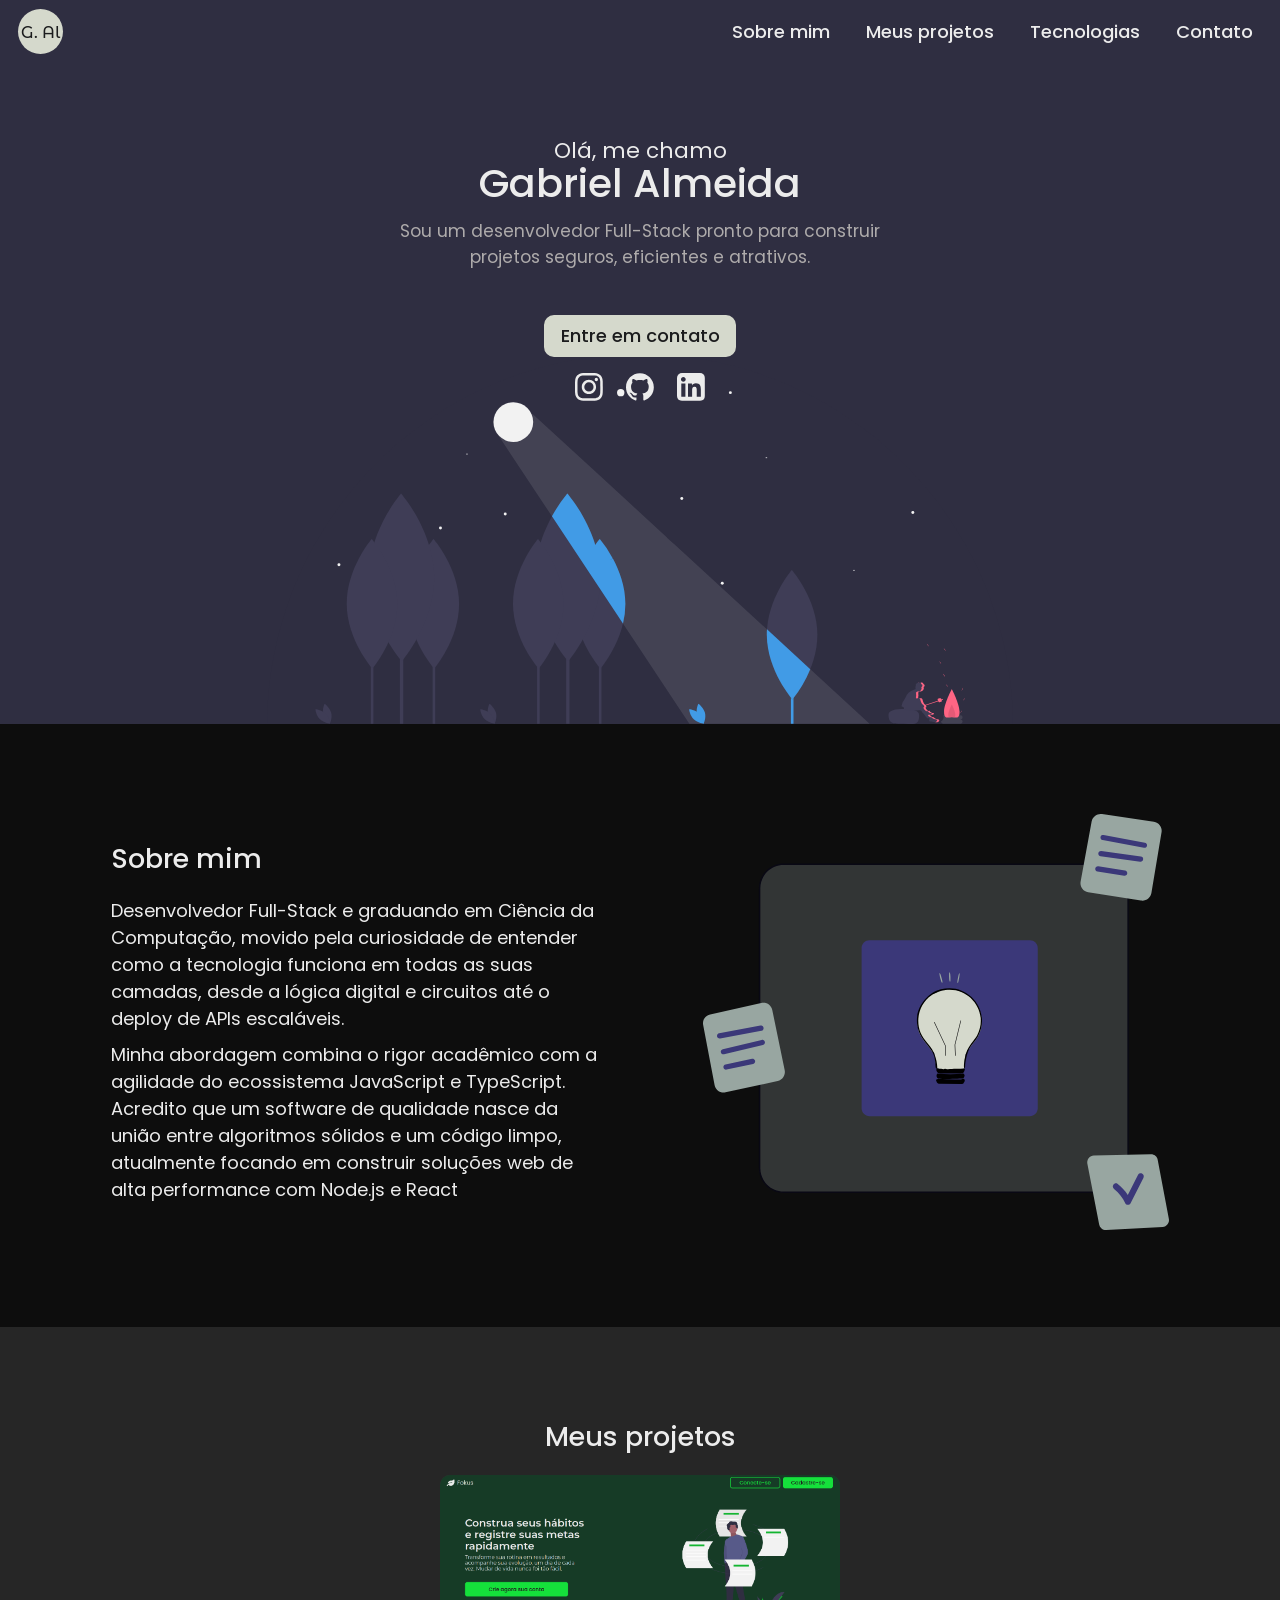
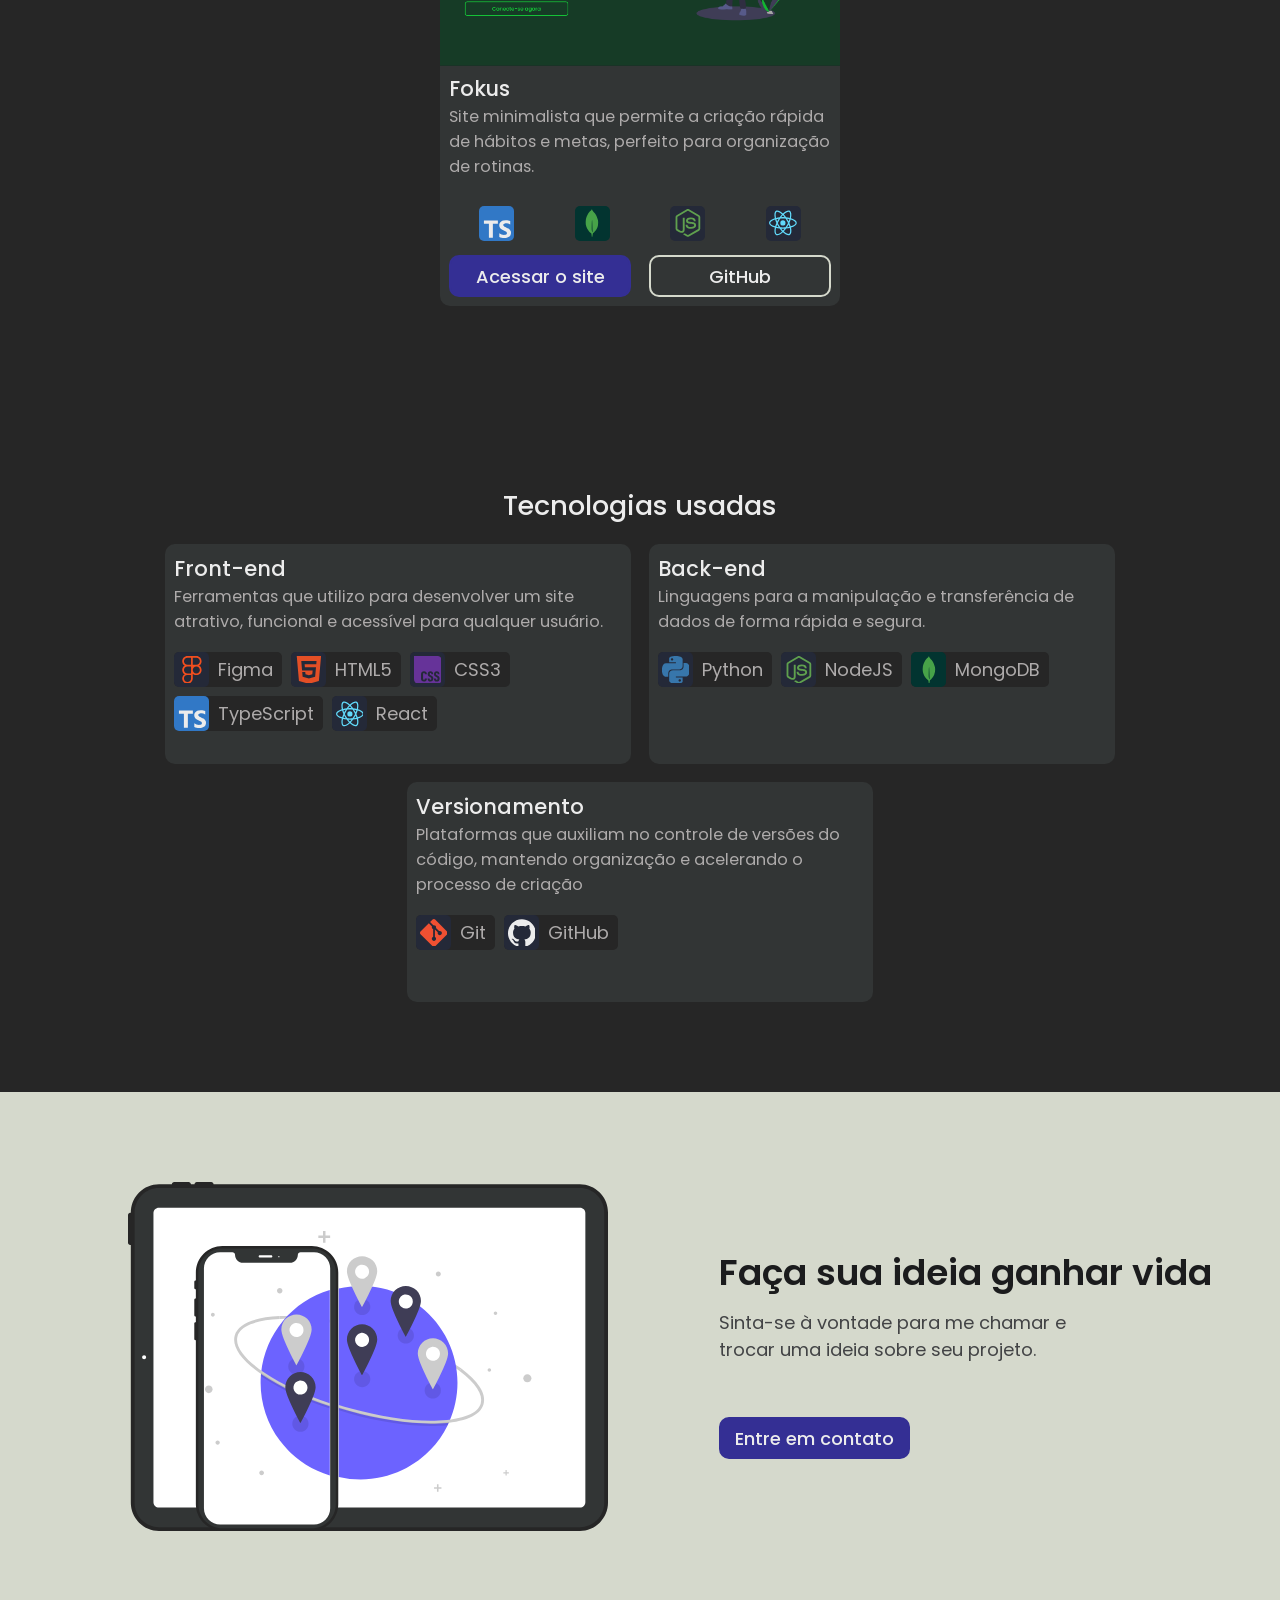
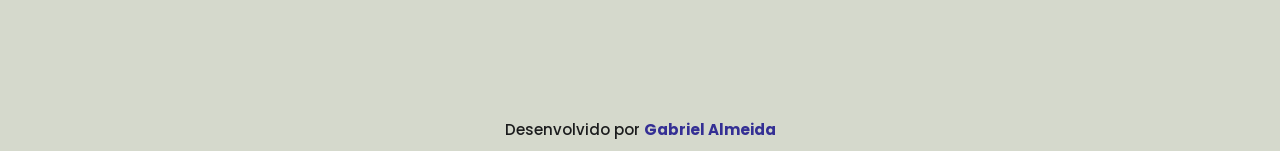
==== commit 96faeac2: "feat: adição do favicon do site; adição de atributos aria-* e pequenas melhorias de acessibilidade; " ====
--- a/index.html
+++ b/index.html
@@ -6,6 +6,8 @@
   <meta name="viewport" content="width=device-width, initial-scale=1.0">
   <title>Gabriel Almeida</title>
 
+  <link rel="icon" type="image/png" href="/favicon.png">
+
   <link rel="stylesheet" href="./styles/global.css">
   <link rel="stylesheet" href="./styles/index.css">
 
@@ -14,14 +16,14 @@
 
 <body>
   <header>
-    <nav class="g-navbar-hero">
+    <nav class="g-navbar-hero" aria-label="Navegação principal">
       <div class="g-navbar-logo">
-        <a href="/index.html">G. Al</a>
+        <a href="/" aria-label="Página inicial">G. Al</a>
       </div>
 
       <input type="checkbox" id="navbar-checkbox" class="g-navbar-input" aria-hidden="true">
-      <label for="navbar-checkbox" class="g-navbar-label">
-        <span class="g-navbar-menu-opened">
+      <label for="navbar-checkbox" class="g-navbar-label" id="menu-button" aria-label="Abrir menu de navegação">
+        <span class="g-navbar-menu-opened" aria-hidden="true">
           <svg xmlns="http://www.w3.org/2000/svg" width="24" height="24" viewBox="0 0 24 24" fill="none"
             stroke="currentColor" stroke-width="2" stroke-linecap="round" stroke-linejoin="round"
             class="lucide lucide-menu-icon lucide-menu">
@@ -31,7 +33,7 @@
           </svg>
         </span>
 
-        <span class="g-navbar-menu-closed">
+        <span class="g-navbar-menu-closed" aria-hidden="true">
           <svg xmlns="http://www.w3.org/2000/svg" width="24" height="24" viewBox="0 0 24 24" fill="none"
             stroke="currentColor" stroke-width="2" stroke-linecap="round" stroke-linejoin="round"
             class="lucide lucide-x-icon lucide-x">
@@ -44,13 +46,13 @@
       <div class="g-navbar-links">
         <ul>
           <li>
-            <a href="/index.html#about-me">Sobre mim</a>
+            <a href="/#about-me">Sobre mim</a>
           </li>
           <li>
-            <a href="/index.html#projects">Meus projetos</a>
+            <a href="/#projects">Meus projetos</a>
           </li>
           <li>
-            <a href="/index.html#technologies">Tecnologias</a>
+            <a href="/#technologies">Tecnologias</a>
           </li>
           <li>
             <a href="/pages/contact.html">Contato</a>
@@ -59,6 +61,7 @@
       </div>
     </nav>
   </header>
+
   <main>
     <section class="hero" id="hero">
       <h1><span>Olá, me chamo</span> Gabriel Almeida</h1>
@@ -69,8 +72,8 @@
       </div>
 
       <div class="hero__social-medias">
-        <a href="https://www.instagram.com//g_almeida17" target="_blank">
-          <span class="g-svg-icon">
+        <a href="https://www.instagram.com//g_almeida17" target="_blank" aria-label="Meu Instagram">
+          <span class="g-svg-icon" aria-hidden="true">
             <svg role="img" viewBox="0 0 24 24" xmlns="http://www.w3.org/2000/svg" fill="#ECECEC">
               <title>Instagram</title>
               <path
@@ -78,8 +81,8 @@
             </svg>
           </span>
         </a>
-        <a href="https://github.com/g-almeida12" target="_blank">
-          <span class="g-svg-icon">
+        <a href="https://github.com/g-almeida12" target="_blank" aria-label="Meu GitHub">
+          <span class="g-svg-icon" aria-hidden="true">
             <svg role="img" viewBox="0 0 24 24" xmlns="http://www.w3.org/2000/svg" fill="#ECECEC">
               <title>GitHub</title>
               <path
@@ -87,8 +90,8 @@
             </svg>
           </span>
         </a>
-        <a href="https://www.linkedin.com/in/gabriel-almeida17" target="_blank">
-          <span class="g-svg-icon">
+        <a href="https://www.linkedin.com/in/gabriel-almeida17" target="_blank" aria-label="Meu LinkedIn">
+          <span class="g-svg-icon" aria-hidden="true">
             <svg xmlns="http://www.w3.org/2000/svg" viewBox="96 96 448 448" fill="#ECECEC" style="border-radius: 5px;">
               <title>LinkedIn</title>
               <path
@@ -99,7 +102,7 @@
       </div>
 
       <div class="hero__img">
-        <img src="./images/hero-img.svg" alt="Acampando em uma floresta" loading="lazy">
+        <img src="./images/hero-img.svg" width="100%" height="auto" alt="Acampando em uma floresta" loading="lazy">
       </div>
     </section>
 
@@ -115,7 +118,7 @@
           construir soluções web de alta performance com Node.js e React</p>
       </div>
       <div class="about-me__img">
-        <img src="./images/about-me-img.svg" alt="Ideias surgindo">
+        <img src="./images/about-me-img.svg" alt="Ideias surgindo" loading="lazy">
       </div>
     </section>
 
@@ -126,32 +129,32 @@
           <img src="./images/fokus-project.png" alt="Imagem da Landing Page do site Fokus" loading="lazy">
           <h3>Fokus</h3>
           <p>Site minimalista que permite a criação rápida de hábitos e metas, perfeito para organização de rotinas.</p>
-          <div class="project__technologies">
+          <div class="project__technologies" aria-label="Tecnologias usadas no projeto">
             <span style="background-color: #ececec; padding: 0; border-radius: 10px; overflow: visible;"
-              class="g-svg-icon">
+              class="g-svg-icon" aria-label="TypeScript">
               <svg role="img" viewBox="0 0 24 24" xmlns="http://www.w3.org/2000/svg" fill="#3178C6"
-                style="border-radius: 5px;">
+                style="border-radius: 5px;" aria-hidden="true">
                 <title>TypeScript</title>
                 <path
                   d="M1.125 0C.502 0 0 .502 0 1.125v21.75C0 23.498.502 24 1.125 24h21.75c.623 0 1.125-.502 1.125-1.125V1.125C24 .502 23.498 0 22.875 0zm17.363 9.75c.612 0 1.154.037 1.627.111a6.38 6.38 0 0 1 1.306.34v2.458a3.95 3.95 0 0 0-.643-.361 5.093 5.093 0 0 0-.717-.26 5.453 5.453 0 0 0-1.426-.2c-.3 0-.573.028-.819.086a2.1 2.1 0 0 0-.623.242c-.17.104-.3.229-.393.374a.888.888 0 0 0-.14.49c0 .196.053.373.156.529.104.156.252.304.443.444s.423.276.696.41c.273.135.582.274.926.416.47.197.892.407 1.266.628.374.222.695.473.963.753.268.279.472.598.614.957.142.359.214.776.214 1.253 0 .657-.125 1.21-.373 1.656a3.033 3.033 0 0 1-1.012 1.085 4.38 4.38 0 0 1-1.487.596c-.566.12-1.163.18-1.79.18a9.916 9.916 0 0 1-1.84-.164 5.544 5.544 0 0 1-1.512-.493v-2.63a5.033 5.033 0 0 0 3.237 1.2c.333 0 .624-.03.872-.09.249-.06.456-.144.623-.25.166-.108.29-.234.373-.38a1.023 1.023 0 0 0-.074-1.089 2.12 2.12 0 0 0-.537-.5 5.597 5.597 0 0 0-.807-.444 27.72 27.72 0 0 0-1.007-.436c-.918-.383-1.602-.852-2.053-1.405-.45-.553-.676-1.222-.676-2.005 0-.614.123-1.141.369-1.582.246-.441.58-.804 1.004-1.089a4.494 4.494 0 0 1 1.47-.629 7.536 7.536 0 0 1 1.77-.201zm-15.113.188h9.563v2.166H9.506v9.646H6.789v-9.646H3.375z" />
               </svg>
             </span>
-            <span style="background-color: #023430;" class="g-svg-icon">
-              <svg role="img" viewBox="0 0 24 24" xmlns="http://www.w3.org/2000/svg" fill="#47A248">
+            <span style="background-color: #023430;" class="g-svg-icon" aria-label="MongoDB">
+              <svg role="img" viewBox="0 0 24 24" xmlns="http://www.w3.org/2000/svg" fill="#47A248" aria-hidden="true">
                 <title>MongoDB</title>
                 <path
                   d="M17.193 9.555c-1.264-5.58-4.252-7.414-4.573-8.115-.28-.394-.53-.954-.735-1.44-.036.495-.055.685-.523 1.184-.723.566-4.438 3.682-4.74 10.02-.282 5.912 4.27 9.435 4.888 9.884l.07.05A73.49 73.49 0 0111.91 24h.481c.114-1.032.284-2.056.51-3.07.417-.296.604-.463.85-.693a11.342 11.342 0 003.639-8.464c.01-.814-.103-1.662-.197-2.218zm-5.336 8.195s0-8.291.275-8.29c.213 0 .49 10.695.49 10.695-.381-.045-.765-1.76-.765-2.405z" />
               </svg>
             </span>
-            <span class="g-svg-icon">
-              <svg role="img" viewBox="0 0 24 24" xmlns="http://www.w3.org/2000/svg" fill="#5FA04E">
-                <title>Node.js</title>
+            <span class="g-svg-icon" aria-label="NodeJS">
+              <svg role="img" viewBox="0 0 24 24" xmlns="http://www.w3.org/2000/svg" fill="#5FA04E" aria-hidden="true">
+                <title>NodeJS</title>
                 <path
                   d="M11.998,24c-0.321,0-0.641-0.084-0.922-0.247l-2.936-1.737c-0.438-0.245-0.224-0.332-0.08-0.383 c0.585-0.203,0.703-0.25,1.328-0.604c0.065-0.037,0.151-0.023,0.218,0.017l2.256,1.339c0.082,0.045,0.197,0.045,0.272,0l8.795-5.076 c0.082-0.047,0.134-0.141,0.134-0.238V6.921c0-0.099-0.053-0.192-0.137-0.242l-8.791-5.072c-0.081-0.047-0.189-0.047-0.271,0 L3.075,6.68C2.99,6.729,2.936,6.825,2.936,6.921v10.15c0,0.097,0.054,0.189,0.139,0.235l2.409,1.392 c1.307,0.654,2.108-0.116,2.108-0.89V7.787c0-0.142,0.114-0.253,0.256-0.253h1.115c0.139,0,0.255,0.112,0.255,0.253v10.021 c0,1.745-0.95,2.745-2.604,2.745c-0.508,0-0.909,0-2.026-0.551L2.28,18.675c-0.57-0.329-0.922-0.945-0.922-1.604V6.921 c0-0.659,0.353-1.275,0.922-1.603l8.795-5.082c0.557-0.315,1.296-0.315,1.848,0l8.794,5.082c0.57,0.329,0.924,0.944,0.924,1.603 v10.15c0,0.659-0.354,1.273-0.924,1.604l-8.794,5.078C12.643,23.916,12.324,24,11.998,24z M19.099,13.993 c0-1.9-1.284-2.406-3.987-2.763c-2.731-0.361-3.009-0.548-3.009-1.187c0-0.528,0.235-1.233,2.258-1.233 c1.807,0,2.473,0.389,2.747,1.607c0.024,0.115,0.129,0.199,0.247,0.199h1.141c0.071,0,0.138-0.031,0.186-0.081 c0.048-0.054,0.074-0.123,0.067-0.196c-0.177-2.098-1.571-3.076-4.388-3.076c-2.508,0-4.004,1.058-4.004,2.833 c0,1.925,1.488,2.457,3.895,2.695c2.88,0.282,3.103,0.703,3.103,1.269c0,0.983-0.789,1.402-2.642,1.402 c-2.327,0-2.839-0.584-3.011-1.742c-0.02-0.124-0.126-0.215-0.253-0.215h-1.137c-0.141,0-0.254,0.112-0.254,0.253 c0,1.482,0.806,3.248,4.655,3.248C17.501,17.007,19.099,15.91,19.099,13.993z" />
               </svg>
             </span>
-            <span class="g-svg-icon">
-              <svg role="img" viewBox="0 0 24 24" xmlns="http://www.w3.org/2000/svg" fill="#61DAFB">
+            <span class="g-svg-icon" aria-label="React">
+              <svg role="img" viewBox="0 0 24 24" xmlns="http://www.w3.org/2000/svg" fill="#61DAFB" aria-hidden="true">
                 <title>React</title>
                 <path
                   d="M14.23 12.004a2.236 2.236 0 0 1-2.235 2.236 2.236 2.236 0 0 1-2.236-2.236 2.236 2.236 0 0 1 2.235-2.236 2.236 2.236 0 0 1 2.236 2.236zm2.648-10.69c-1.346 0-3.107.96-4.888 2.622-1.78-1.653-3.542-2.602-4.887-2.602-.41 0-.783.093-1.106.278-1.375.793-1.683 3.264-.973 6.365C1.98 8.917 0 10.42 0 12.004c0 1.59 1.99 3.097 5.043 4.03-.704 3.113-.39 5.588.988 6.38.32.187.69.275 1.102.275 1.345 0 3.107-.96 4.888-2.624 1.78 1.654 3.542 2.603 4.887 2.603.41 0 .783-.09 1.106-.275 1.374-.792 1.683-3.263.973-6.365C22.02 15.096 24 13.59 24 12.004c0-1.59-1.99-3.097-5.043-4.032.704-3.11.39-5.587-.988-6.38-.318-.184-.688-.277-1.092-.278zm-.005 1.09v.006c.225 0 .406.044.558.127.666.382.955 1.835.73 3.704-.054.46-.142.945-.25 1.44-.96-.236-2.006-.417-3.107-.534-.66-.905-1.345-1.727-2.035-2.447 1.592-1.48 3.087-2.292 4.105-2.295zm-9.77.02c1.012 0 2.514.808 4.11 2.28-.686.72-1.37 1.537-2.02 2.442-1.107.117-2.154.298-3.113.538-.112-.49-.195-.964-.254-1.42-.23-1.868.054-3.32.714-3.707.19-.09.4-.127.563-.132zm4.882 3.05c.455.468.91.992 1.36 1.564-.44-.02-.89-.034-1.345-.034-.46 0-.915.01-1.36.034.44-.572.895-1.096 1.345-1.565zM12 8.1c.74 0 1.477.034 2.202.093.406.582.802 1.203 1.183 1.86.372.64.71 1.29 1.018 1.946-.308.655-.646 1.31-1.013 1.95-.38.66-.773 1.288-1.18 1.87-.728.063-1.466.098-2.21.098-.74 0-1.477-.035-2.202-.093-.406-.582-.802-1.204-1.183-1.86-.372-.64-.71-1.29-1.018-1.946.303-.657.646-1.313 1.013-1.954.38-.66.773-1.286 1.18-1.868.728-.064 1.466-.098 2.21-.098zm-3.635.254c-.24.377-.48.763-.704 1.16-.225.39-.435.782-.635 1.174-.265-.656-.49-1.31-.676-1.947.64-.15 1.315-.283 2.015-.386zm7.26 0c.695.103 1.365.23 2.006.387-.18.632-.405 1.282-.66 1.933-.2-.39-.41-.783-.64-1.174-.225-.392-.465-.774-.705-1.146zm3.063.675c.484.15.944.317 1.375.498 1.732.74 2.852 1.708 2.852 2.476-.005.768-1.125 1.74-2.857 2.475-.42.18-.88.342-1.355.493-.28-.958-.646-1.956-1.1-2.98.45-1.017.81-2.01 1.085-2.964zm-13.395.004c.278.96.645 1.957 1.1 2.98-.45 1.017-.812 2.01-1.086 2.964-.484-.15-.944-.318-1.37-.5-1.732-.737-2.852-1.706-2.852-2.474 0-.768 1.12-1.742 2.852-2.476.42-.18.88-.342 1.356-.494zm11.678 4.28c.265.657.49 1.312.676 1.948-.64.157-1.316.29-2.016.39.24-.375.48-.762.705-1.158.225-.39.435-.788.636-1.18zm-9.945.02c.2.392.41.783.64 1.175.23.39.465.772.705 1.143-.695-.102-1.365-.23-2.006-.386.18-.63.406-1.282.66-1.933zM17.92 16.32c.112.493.2.968.254 1.423.23 1.868-.054 3.32-.714 3.708-.147.09-.338.128-.563.128-1.012 0-2.514-.807-4.11-2.28.686-.72 1.37-1.536 2.02-2.44 1.107-.118 2.154-.3 3.113-.54zm-11.83.01c.96.234 2.006.415 3.107.532.66.905 1.345 1.727 2.035 2.446-1.595 1.483-3.092 2.295-4.11 2.295-.22-.005-.406-.05-.553-.132-.666-.38-.955-1.834-.73-3.703.054-.46.142-.944.25-1.438zm4.56.64c.44.02.89.034 1.345.034.46 0 .915-.01 1.36-.034-.44.572-.895 1.095-1.345 1.565-.455-.47-.91-.993-1.36-1.565z" />
@@ -176,7 +179,7 @@
           <div class="technology__items">
             <div>
               <span class="g-svg-icon"><svg role="img" viewBox="0 0 24 24" xmlns="http://www.w3.org/2000/svg"
-                  fill="#F24E1E">
+                  fill="#F24E1E" aria-hidden="true">
                   <title>Figma</title>
                   <path
                     d="M15.852 8.981h-4.588V0h4.588c2.476 0 4.49 2.014 4.49 4.49s-2.014 4.491-4.49 4.491zM12.735 7.51h3.117c1.665 0 3.019-1.355 3.019-3.019s-1.355-3.019-3.019-3.019h-3.117V7.51zm0 1.471H8.148c-2.476 0-4.49-2.014-4.49-4.49S5.672 0 8.148 0h4.588v8.981zm-4.587-7.51c-1.665 0-3.019 1.355-3.019 3.019s1.354 3.02 3.019 3.02h3.117V1.471H8.148zm4.587 15.019H8.148c-2.476 0-4.49-2.014-4.49-4.49s2.014-4.49 4.49-4.49h4.588v8.98zM8.148 8.981c-1.665 0-3.019 1.355-3.019 3.019s1.355 3.019 3.019 3.019h3.117V8.981H8.148zM8.172 24c-2.489 0-4.515-2.014-4.515-4.49s2.014-4.49 4.49-4.49h4.588v4.441c0 2.503-2.047 4.539-4.563 4.539zm-.024-7.51a3.023 3.023 0 0 0-3.019 3.019c0 1.665 1.365 3.019 3.044 3.019 1.705 0 3.093-1.376 3.093-3.068v-2.97H8.148zm7.704 0h-.098c-2.476 0-4.49-2.014-4.49-4.49s2.014-4.49 4.49-4.49h.098c2.476 0 4.49 2.014 4.49 4.49s-2.014 4.49-4.49 4.49zm-.097-7.509c-1.665 0-3.019 1.355-3.019 3.019s1.355 3.019 3.019 3.019h.098c1.665 0 3.019-1.355 3.019-3.019s-1.355-3.019-3.019-3.019h-.098z" />
@@ -184,7 +187,7 @@
               <span>Figma</span>
             </div>
             <div>
-              <span class="g-svg-icon">
+              <span class="g-svg-icon" aria-hidden="true">
                 <svg role="img" viewBox="0 0 24 24" xmlns="http://www.w3.org/2000/svg" fill="#E34F26">
                   <title>HTML5</title>
                   <path
@@ -194,7 +197,7 @@
               <span>HTML5</span>
             </div>
             <div>
-              <span class="g-svg-icon">
+              <span class="g-svg-icon" aria-hidden="true">
                 <svg role="img" viewBox="0 0 24 24" xmlns="http://www.w3.org/2000/svg" fill="#663399">
                   <title>CSS</title>
                   <path
@@ -205,7 +208,7 @@
             </div>
             <div>
               <span style="background-color: #ececec; padding: 0; border-radius: 10px; overflow: visible;"
-                class="g-svg-icon">
+                class="g-svg-icon" aria-hidden="true">
                 <svg role="img" viewBox="0 0 24 24" xmlns="http://www.w3.org/2000/svg" fill="#3178C6"
                   style="border-radius: 5px;">
                   <title>TypeScript</title>
@@ -216,7 +219,7 @@
               <span>TypeScript</span>
             </div>
             <div>
-              <span class="g-svg-icon">
+              <span class="g-svg-icon" aria-hidden="true">
                 <svg role="img" viewBox="0 0 24 24" xmlns="http://www.w3.org/2000/svg" fill="#61DAFB">
                   <title>React</title>
                   <path
@@ -233,7 +236,7 @@
           <p>Linguagens para a manipulação e transferência de dados de forma rápida e segura.</p>
           <div class="technology__items">
             <div>
-              <span class="g-svg-icon">
+              <span class="g-svg-icon" aria-hidden="true">
                 <svg role="img" viewBox="0 0 24 24" xmlns="http://www.w3.org/2000/svg" fill="#3776AB">
                   <title>Python</title>
                   <path
@@ -243,7 +246,7 @@
               <span>Python</span>
             </div>
             <div>
-              <span class="g-svg-icon">
+              <span class="g-svg-icon" aria-hidden="true">
                 <svg role="img" viewBox="0 0 24 24" xmlns="http://www.w3.org/2000/svg" fill="#5FA04E">
                   <title>Node.js</title>
                   <path
@@ -253,7 +256,7 @@
               <span>NodeJS</span>
             </div>
             <div>
-              <span class="g-svg-icon" style="background-color: #023430;">
+              <span class="g-svg-icon" style="background-color: #023430;" aria-hidden="true">
                 <svg role="img" viewBox="0 0 24 24" xmlns="http://www.w3.org/2000/svg" fill="#47A248">
                   <title>MongoDB</title>
                   <path
@@ -271,8 +274,8 @@
             criação</p>
           <div class="technology__items">
             <div>
-              <span class="g-svg-icon"><svg role="img" viewBox="0 0 24 24" xmlns="http://www.w3.org/2000/svg"
-                  fill="#F05032">
+              <span class="g-svg-icon" aria-hidden="true"><svg role="img" viewBox="0 0 24 24"
+                  xmlns="http://www.w3.org/2000/svg" fill="#F05032">
                   <title>Git</title>
                   <path
                     d="M23.546 10.93L13.067.452c-.604-.603-1.582-.603-2.188 0L8.708 2.627l2.76 2.76c.645-.215 1.379-.07 1.889.441.516.515.658 1.258.438 1.9l2.658 2.66c.645-.223 1.387-.078 1.9.435.721.72.721 1.884 0 2.604-.719.719-1.881.719-2.6 0-.539-.541-.674-1.337-.404-1.996L12.86 8.955v6.525c.176.086.342.203.488.348.713.721.713 1.883 0 2.6-.719.721-1.889.721-2.609 0-.719-.719-.719-1.879 0-2.598.182-.18.387-.316.605-.406V8.835c-.217-.091-.424-.222-.6-.401-.545-.545-.676-1.342-.396-2.009L7.636 3.7.45 10.881c-.6.605-.6 1.584 0 2.189l10.48 10.477c.604.604 1.582.604 2.186 0l10.43-10.43c.605-.603.605-1.582 0-2.187" />
@@ -280,7 +283,7 @@
               <span>Git</span>
             </div>
             <div>
-              <span class="g-svg-icon">
+              <span class="g-svg-icon" aria-hidden="true">
                 <svg role="img" viewBox="0 0 24 24" xmlns="http://www.w3.org/2000/svg" fill="#ececec">
                   <title>GitHub</title>
                   <path
@@ -296,7 +299,7 @@
 
     <section class="contact" id="contact">
       <div class="contact__img">
-        <img src="./images/contact-img.svg" alt="Design responsivo">
+        <img src="./images/contact-img.svg" alt="Design responsivo em telas diferentes" loading="lazy">
       </div>
       <div class="contact__content">
         <h2>Faça sua ideia ganhar vida</h2>
--- a/styles/global.css
+++ b/styles/global.css
@@ -298,10 +298,6 @@
   background-color: #242938;
 }
 
-.g-svg-icon svg {
-  width: 26px;
-}
-
 
 
 /* FOOTER STYLES */
--- a/styles/index.css
+++ b/styles/index.css
@@ -245,6 +245,7 @@
   border-radius: 5px;
   padding-right: .5rem;
   background-color: var(--bg-surface);
+  user-select: none;
 }
 
 .technology__items div span:nth-child(2) {
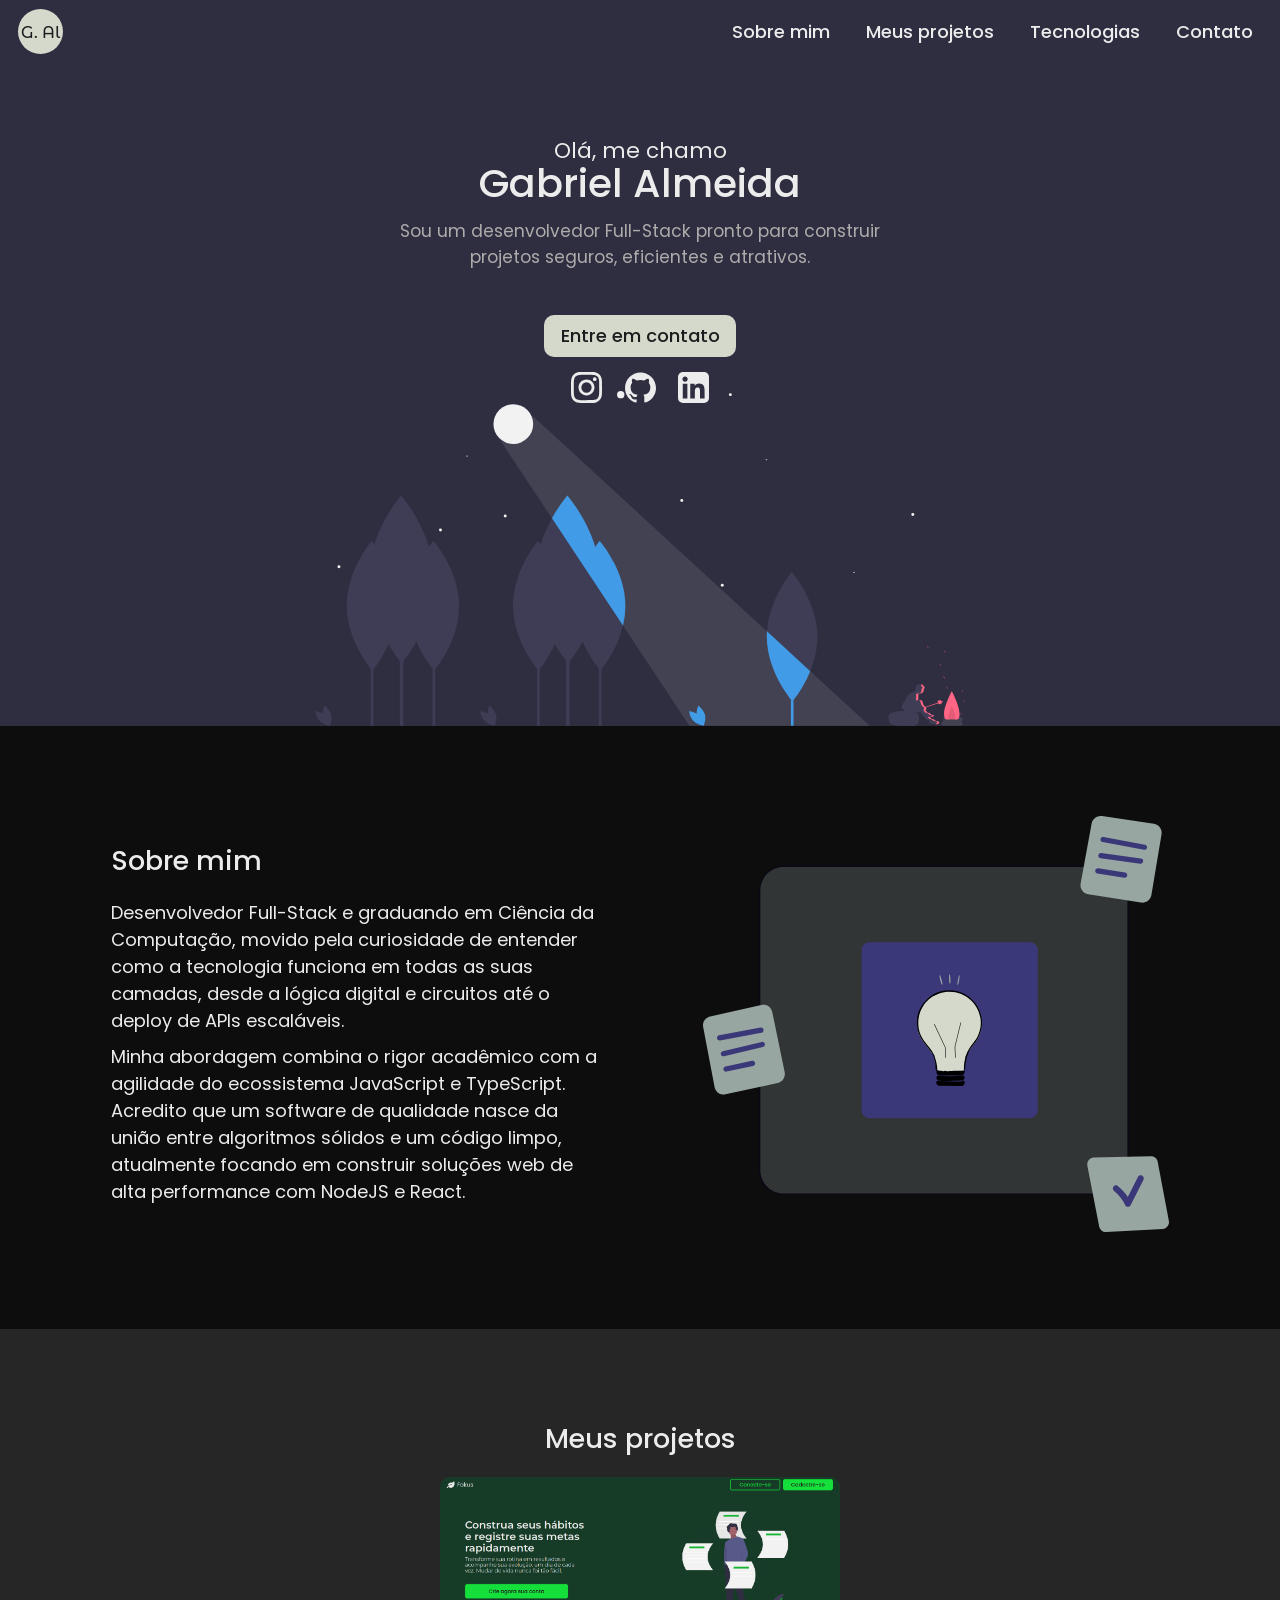
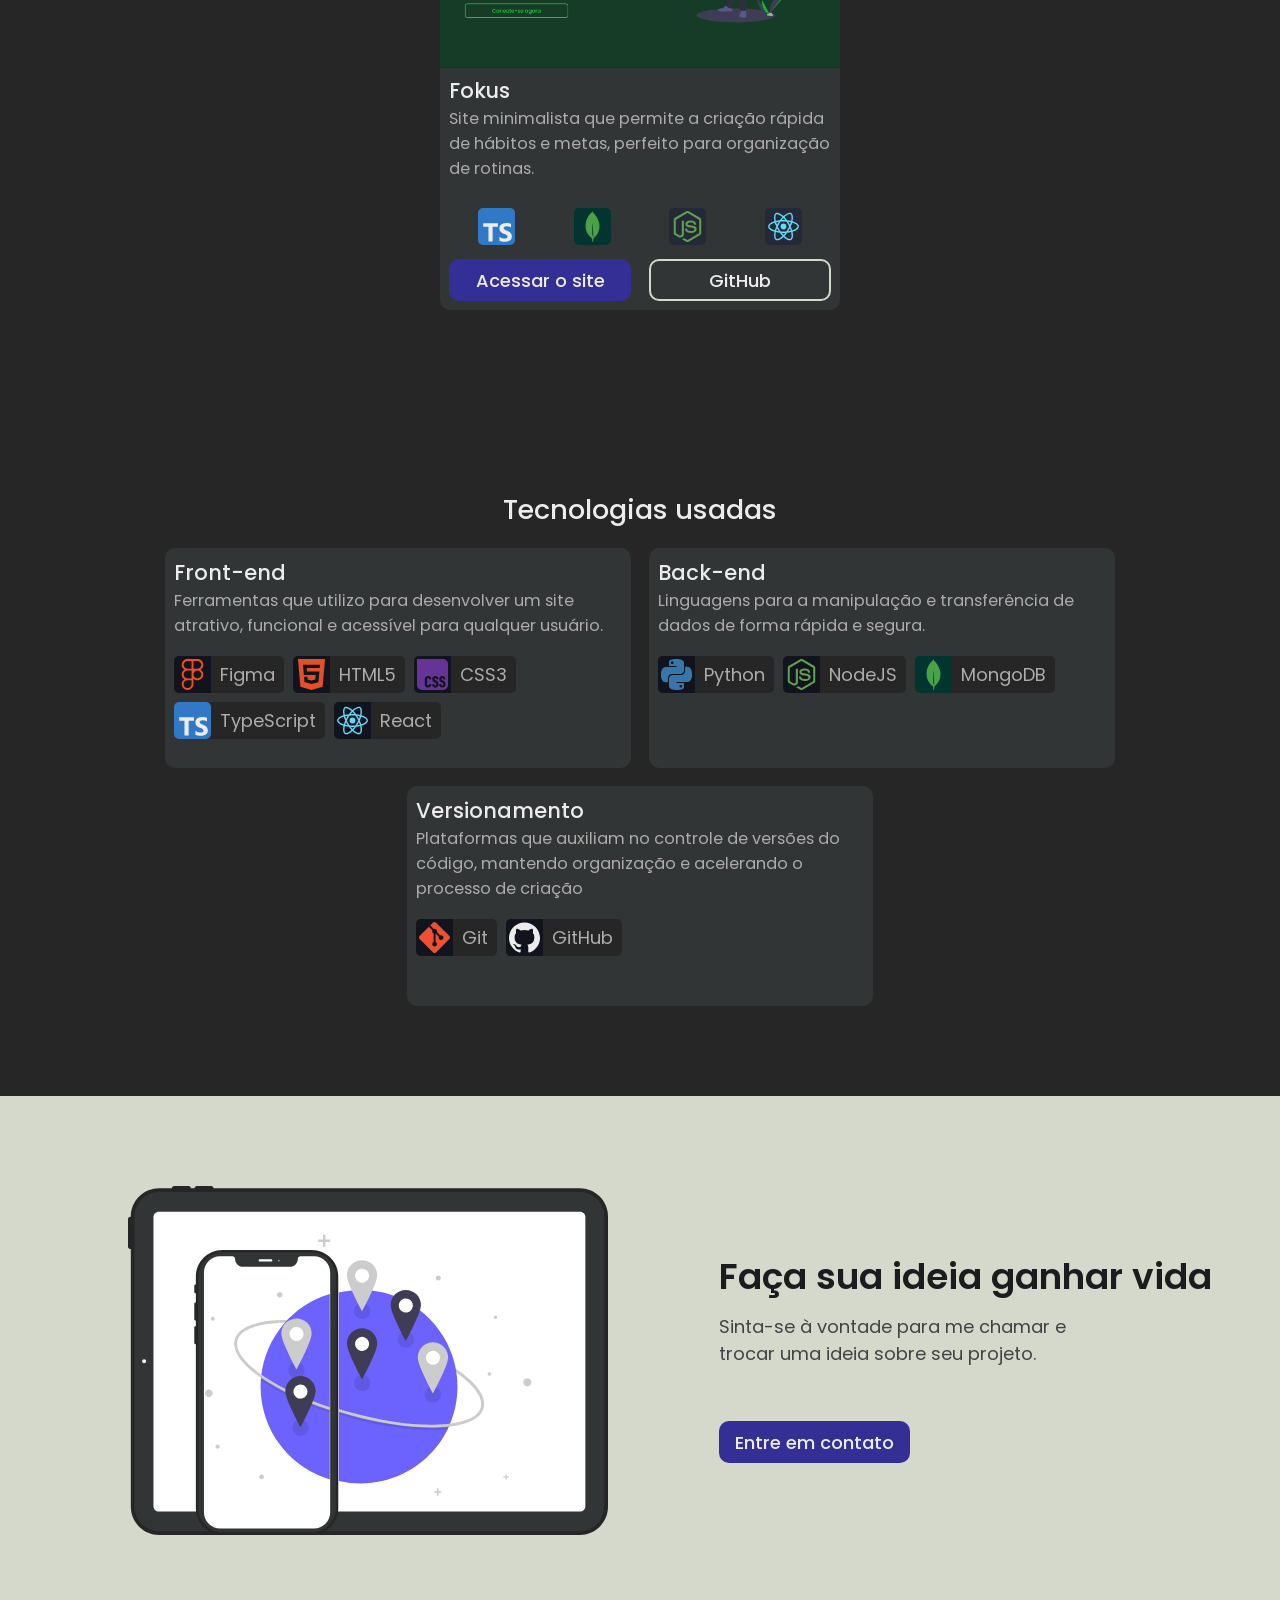
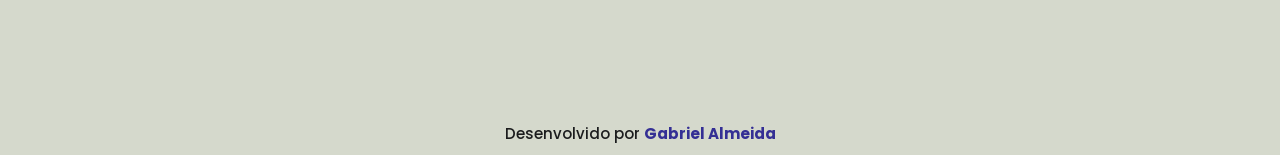
==== commit 442180c1: "feat: pequenas melhorias visuais" ====
--- a/index.html
+++ b/index.html
@@ -115,7 +115,7 @@
         <p>Minha abordagem combina o rigor acadêmico com a agilidade do ecossistema JavaScript e TypeScript. Acredito
           que
           um software de qualidade nasce da união entre algoritmos sólidos e um código limpo, atualmente focando em
-          construir soluções web de alta performance com Node.js e React</p>
+          construir soluções web de alta performance com NodeJS e React.</p>
       </div>
       <div class="about-me__img">
         <img src="./images/about-me-img.svg" alt="Ideias surgindo" loading="lazy">
@@ -248,7 +248,7 @@
             <div>
               <span class="g-svg-icon" aria-hidden="true">
                 <svg role="img" viewBox="0 0 24 24" xmlns="http://www.w3.org/2000/svg" fill="#5FA04E">
-                  <title>Node.js</title>
+                  <title>NodeJS</title>
                   <path
                     d="M11.998,24c-0.321,0-0.641-0.084-0.922-0.247l-2.936-1.737c-0.438-0.245-0.224-0.332-0.08-0.383 c0.585-0.203,0.703-0.25,1.328-0.604c0.065-0.037,0.151-0.023,0.218,0.017l2.256,1.339c0.082,0.045,0.197,0.045,0.272,0l8.795-5.076 c0.082-0.047,0.134-0.141,0.134-0.238V6.921c0-0.099-0.053-0.192-0.137-0.242l-8.791-5.072c-0.081-0.047-0.189-0.047-0.271,0 L3.075,6.68C2.99,6.729,2.936,6.825,2.936,6.921v10.15c0,0.097,0.054,0.189,0.139,0.235l2.409,1.392 c1.307,0.654,2.108-0.116,2.108-0.89V7.787c0-0.142,0.114-0.253,0.256-0.253h1.115c0.139,0,0.255,0.112,0.255,0.253v10.021 c0,1.745-0.95,2.745-2.604,2.745c-0.508,0-0.909,0-2.026-0.551L2.28,18.675c-0.57-0.329-0.922-0.945-0.922-1.604V6.921 c0-0.659,0.353-1.275,0.922-1.603l8.795-5.082c0.557-0.315,1.296-0.315,1.848,0l8.794,5.082c0.57,0.329,0.924,0.944,0.924,1.603 v10.15c0,0.659-0.354,1.273-0.924,1.604l-8.794,5.078C12.643,23.916,12.324,24,11.998,24z M19.099,13.993 c0-1.9-1.284-2.406-3.987-2.763c-2.731-0.361-3.009-0.548-3.009-1.187c0-0.528,0.235-1.233,2.258-1.233 c1.807,0,2.473,0.389,2.747,1.607c0.024,0.115,0.129,0.199,0.247,0.199h1.141c0.071,0,0.138-0.031,0.186-0.081 c0.048-0.054,0.074-0.123,0.067-0.196c-0.177-2.098-1.571-3.076-4.388-3.076c-2.508,0-4.004,1.058-4.004,2.833 c0,1.925,1.488,2.457,3.895,2.695c2.88,0.282,3.103,0.703,3.103,1.269c0,0.983-0.789,1.402-2.642,1.402 c-2.327,0-2.839-0.584-3.011-1.742c-0.02-0.124-0.126-0.215-0.253-0.215h-1.137c-0.141,0-0.254,0.112-0.254,0.253 c0,1.482,0.806,3.248,4.655,3.248C17.501,17.007,19.099,15.91,19.099,13.993z" />
                 </svg>
@@ -318,6 +318,21 @@
       </small>
     </p>
   </footer>
+
+  <script>
+    window.addEventListener('load', () => {
+      const targetId = sessionStorage.getItem("target-id");
+      if (targetId) {
+        const targetElement = document.getElementById(targetId);
+        if (targetElement) {
+          setTimeout(() => {
+            targetElement.scrollIntoView({ behavior: 'smooth', block: 'start' });
+            sessionStorage.removeItem('target-id');
+          }, 100);
+        }
+      }
+    })
+  </script>
 </body>
 
 </html>
--- a/styles/global.css
+++ b/styles/global.css
@@ -290,13 +290,14 @@
   display: flex;
   align-items: center;
   justify-content: center;
-  height: 35px;
-  width: 35px;
+  height: 37px;
+  width: 37px;
   border-radius: 5px;
-  padding: .2rem;
+  padding: 3px;
   overflow: hidden;
   background-color: #242938;
 }
+
 
 
 
--- a/styles/index.css
+++ b/styles/index.css
@@ -248,6 +248,11 @@
   user-select: none;
 }
 
+.technology__items .g-svg-icon {
+  background-color: #12141d;
+  border-radius: 5px 0 0 5px;
+}
+
 .technology__items div span:nth-child(2) {
   display: flex;
   align-items: center;
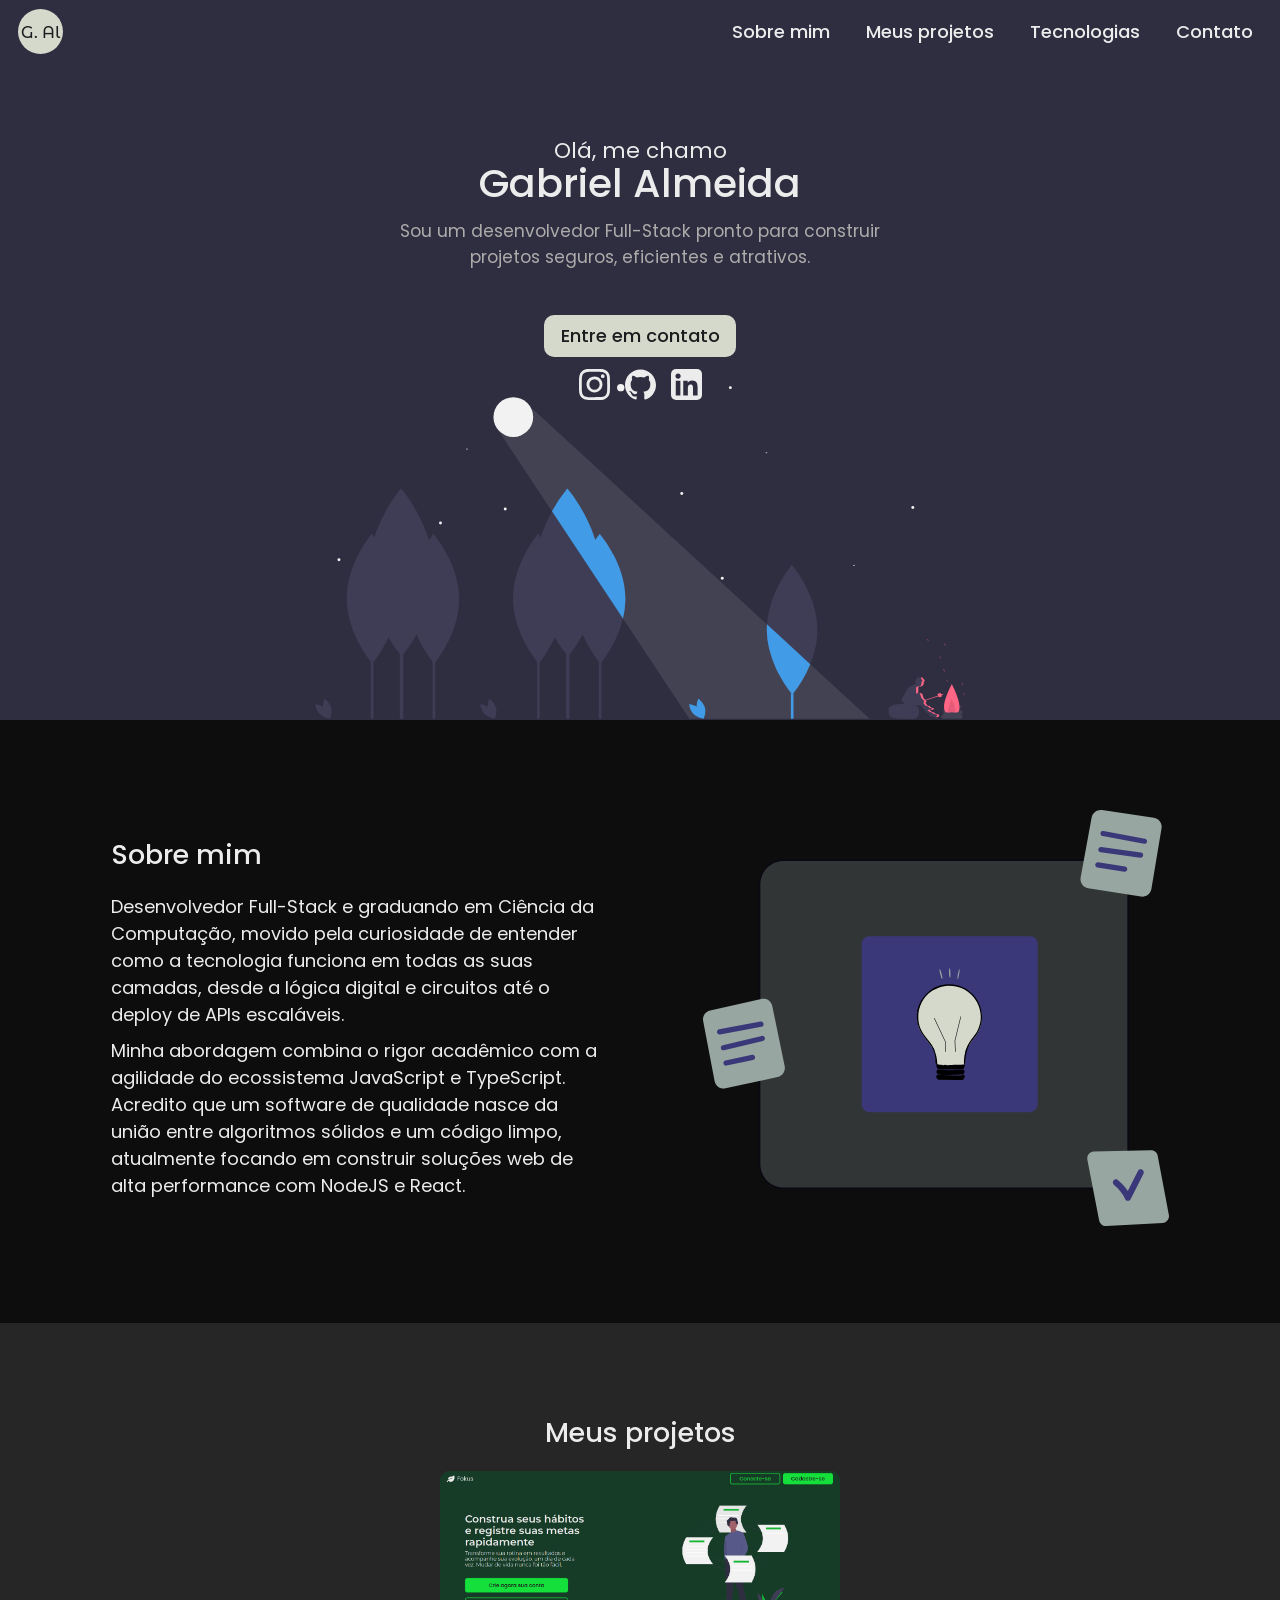
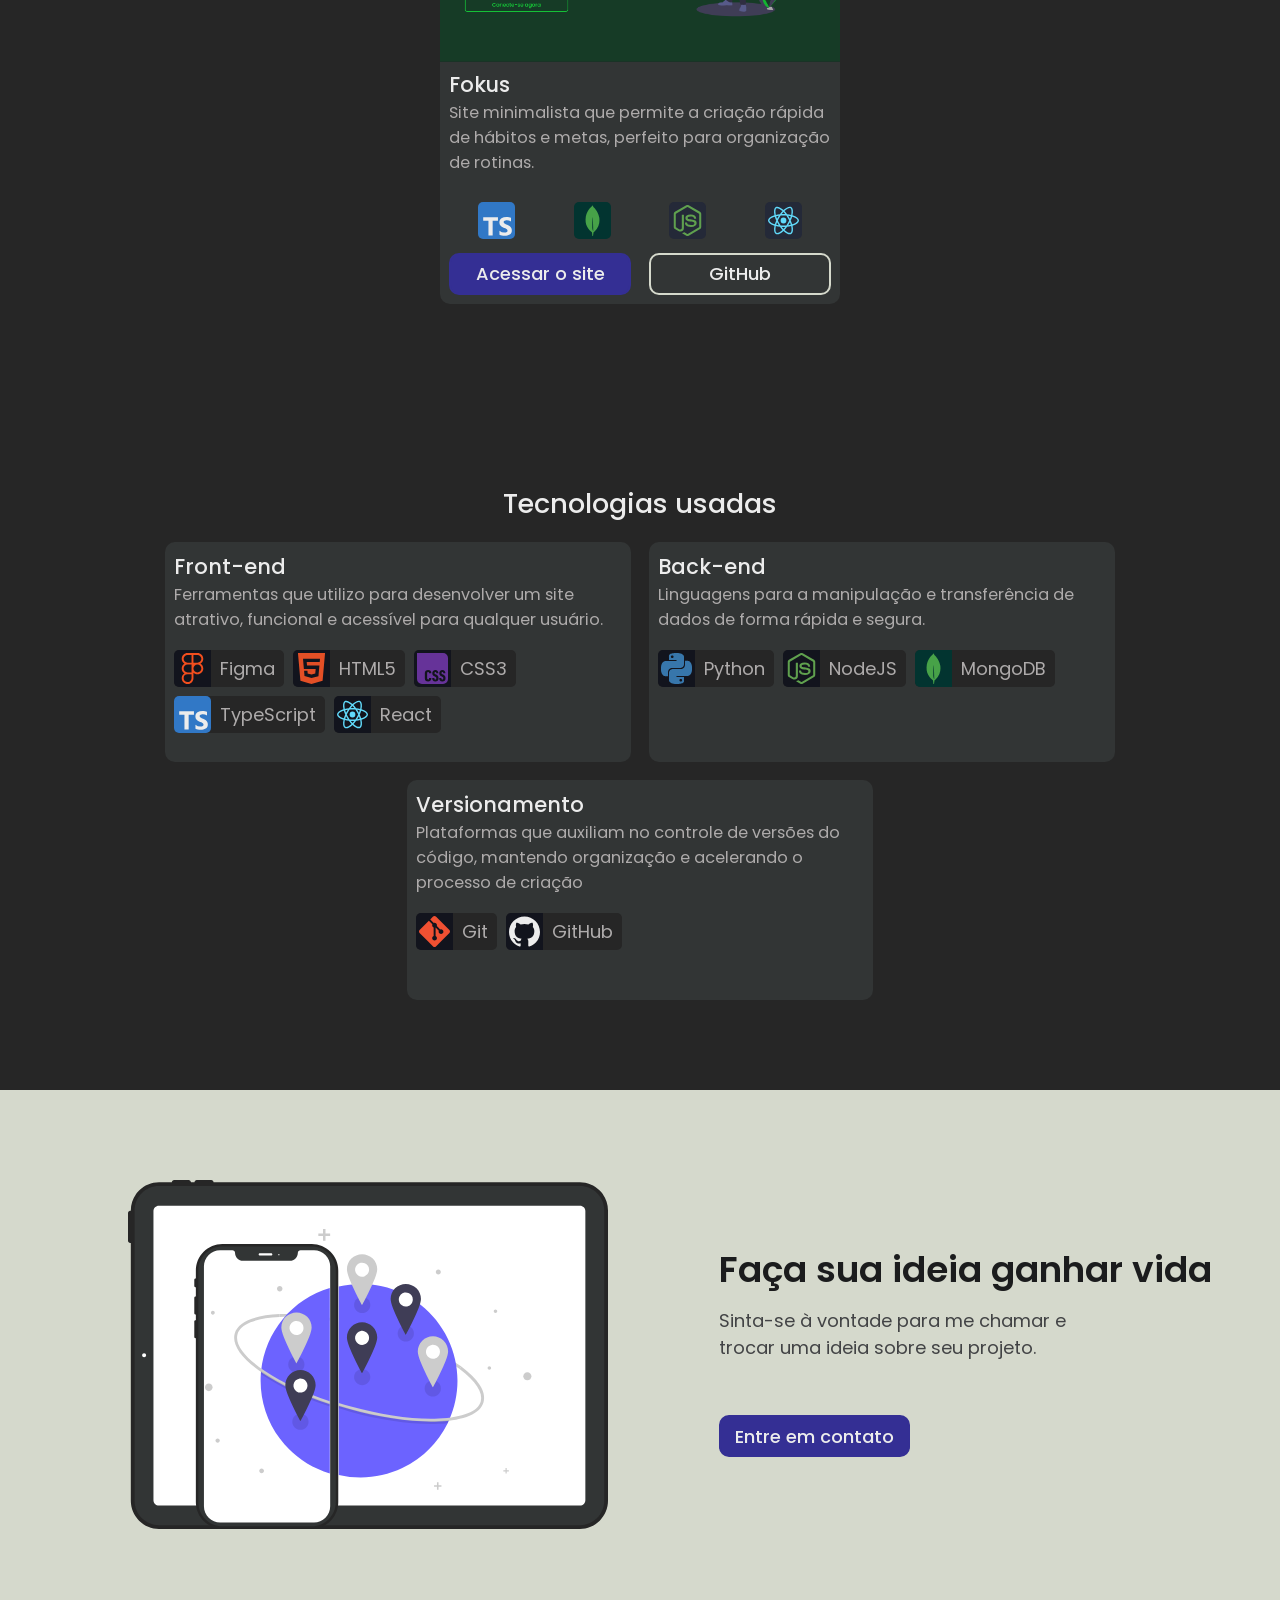
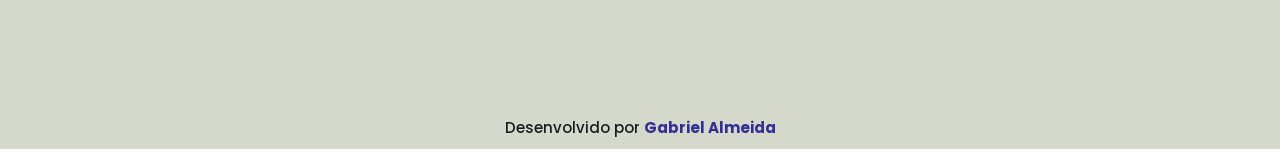
==== commit 50701cdb: "feat: added animations" ====
--- a/index.html
+++ b/index.html
@@ -12,6 +12,41 @@
   <link rel="stylesheet" href="./styles/index.css">
 
   <script src="./js/global.js" defer type="module"></script>
+
+  <meta property="og:image" content="https://g-almeida.vercel.app/site-image.png">
+  <meta property="og:title" content="Gabriel Almeida | Desenvolvedor Full-Stack">
+  <meta property="og:description"
+    content="Sou um desenvolvedor Full-Stack pronto para construir projetos seguros, eficientes e atrativos.">
+  <meta property="og:url" content="https://g-almeida.vercel.app">
+  <meta property="og:type" content="website">
+
+  <script type="application/ld+json">
+    {
+      "@context": "https://schema.org",
+      "@type": "Person",
+      "name": "Gabriel Almeida de Lima",
+      "jobTitle": "Desenvolvedor Full-Stack",
+      "url": "https://g-almeida.vercel.app",
+      "image": "https://g-almeida.vercel.app/site-image.png",
+      "description": "Portfólio profissional de Gabriel Almeida, especialista em criar experiências digitais e aplicações web.",
+      "knowsAbout": [
+        "Web Development",
+        "JavaScript",
+        "TypeScript",
+        "React",
+        "Node.js",
+        "MongoDB",
+        "SQL",
+        "Python"
+      ],
+      "sameAs": [
+        "https://www.instagram.com//g_almeida17",
+        "https://github.com/g-almeida12",
+        "https://www.linkedin.com/in/gabriel-almeida17"
+      ]
+    }
+  </script>
+
 </head>
 
 <body>
@@ -71,35 +106,43 @@
         <a href="./pages/contact.html" rel="noopener" class="g-button-contrast">Entre em contato</a>
       </div>
 
-      <div class="hero__social-medias">
-        <a href="https://www.instagram.com//g_almeida17" target="_blank" aria-label="Meu Instagram">
-          <span class="g-svg-icon" aria-hidden="true">
-            <svg role="img" viewBox="0 0 24 24" xmlns="http://www.w3.org/2000/svg" fill="#ECECEC">
-              <title>Instagram</title>
-              <path
-                d="M7.0301.084c-1.2768.0602-2.1487.264-2.911.5634-.7888.3075-1.4575.72-2.1228 1.3877-.6652.6677-1.075 1.3368-1.3802 2.127-.2954.7638-.4956 1.6365-.552 2.914-.0564 1.2775-.0689 1.6882-.0626 4.947.0062 3.2586.0206 3.6671.0825 4.9473.061 1.2765.264 2.1482.5635 2.9107.308.7889.72 1.4573 1.388 2.1228.6679.6655 1.3365 1.0743 2.1285 1.38.7632.295 1.6361.4961 2.9134.552 1.2773.056 1.6884.069 4.9462.0627 3.2578-.0062 3.668-.0207 4.9478-.0814 1.28-.0607 2.147-.2652 2.9098-.5633.7889-.3086 1.4578-.72 2.1228-1.3881.665-.6682 1.0745-1.3378 1.3795-2.1284.2957-.7632.4966-1.636.552-2.9124.056-1.2809.0692-1.6898.063-4.948-.0063-3.2583-.021-3.6668-.0817-4.9465-.0607-1.2797-.264-2.1487-.5633-2.9117-.3084-.7889-.72-1.4568-1.3876-2.1228C21.2982 1.33 20.628.9208 19.8378.6165 19.074.321 18.2017.1197 16.9244.0645 15.6471.0093 15.236-.005 11.977.0014 8.718.0076 8.31.0215 7.0301.0839m.1402 21.6932c-1.17-.0509-1.8053-.2453-2.2287-.408-.5606-.216-.96-.4771-1.3819-.895-.422-.4178-.6811-.8186-.9-1.378-.1644-.4234-.3624-1.058-.4171-2.228-.0595-1.2645-.072-1.6442-.079-4.848-.007-3.2037.0053-3.583.0607-4.848.05-1.169.2456-1.805.408-2.2282.216-.5613.4762-.96.895-1.3816.4188-.4217.8184-.6814 1.3783-.9003.423-.1651 1.0575-.3614 2.227-.4171 1.2655-.06 1.6447-.072 4.848-.079 3.2033-.007 3.5835.005 4.8495.0608 1.169.0508 1.8053.2445 2.228.408.5608.216.96.4754 1.3816.895.4217.4194.6816.8176.9005 1.3787.1653.4217.3617 1.056.4169 2.2263.0602 1.2655.0739 1.645.0796 4.848.0058 3.203-.0055 3.5834-.061 4.848-.051 1.17-.245 1.8055-.408 2.2294-.216.5604-.4763.96-.8954 1.3814-.419.4215-.8181.6811-1.3783.9-.4224.1649-1.0577.3617-2.2262.4174-1.2656.0595-1.6448.072-4.8493.079-3.2045.007-3.5825-.006-4.848-.0608M16.953 5.5864A1.44 1.44 0 1 0 18.39 4.144a1.44 1.44 0 0 0-1.437 1.4424M5.8385 12.012c.0067 3.4032 2.7706 6.1557 6.173 6.1493 3.4026-.0065 6.157-2.7701 6.1506-6.1733-.0065-3.4032-2.771-6.1565-6.174-6.1498-3.403.0067-6.156 2.771-6.1496 6.1738M8 12.0077a4 4 0 1 1 4.008 3.9921A3.9996 3.9996 0 0 1 8 12.0077" />
-            </svg>
-          </span>
-        </a>
-        <a href="https://github.com/g-almeida12" target="_blank" aria-label="Meu GitHub">
-          <span class="g-svg-icon" aria-hidden="true">
-            <svg role="img" viewBox="0 0 24 24" xmlns="http://www.w3.org/2000/svg" fill="#ECECEC">
-              <title>GitHub</title>
-              <path
-                d="M12 .297c-6.63 0-12 5.373-12 12 0 5.303 3.438 9.8 8.205 11.385.6.113.82-.258.82-.577 0-.285-.01-1.04-.015-2.04-3.338.724-4.042-1.61-4.042-1.61C4.422 18.07 3.633 17.7 3.633 17.7c-1.087-.744.084-.729.084-.729 1.205.084 1.838 1.236 1.838 1.236 1.07 1.835 2.809 1.305 3.495.998.108-.776.417-1.305.76-1.605-2.665-.3-5.466-1.332-5.466-5.93 0-1.31.465-2.38 1.235-3.22-.135-.303-.54-1.523.105-3.176 0 0 1.005-.322 3.3 1.23.96-.267 1.98-.399 3-.405 1.02.006 2.04.138 3 .405 2.28-1.552 3.285-1.23 3.285-1.23.645 1.653.24 2.873.12 3.176.765.84 1.23 1.91 1.23 3.22 0 4.61-2.805 5.625-5.475 5.92.42.36.81 1.096.81 2.22 0 1.606-.015 2.896-.015 3.286 0 .315.21.69.825.57C20.565 22.092 24 17.592 24 12.297c0-6.627-5.373-12-12-12" />
-            </svg>
-          </span>
-        </a>
-        <a href="https://www.linkedin.com/in/gabriel-almeida17" target="_blank" aria-label="Meu LinkedIn">
-          <span class="g-svg-icon" aria-hidden="true">
-            <svg xmlns="http://www.w3.org/2000/svg" viewBox="96 96 448 448" fill="#ECECEC" style="border-radius: 5px;">
-              <title>LinkedIn</title>
-              <path
-                d="M512 96L127.9 96C110.3 96 96 110.5 96 128.3L96 511.7C96 529.5 110.3 544 127.9 544L512 544C529.6 544 544 529.5 544 511.7L544 128.3C544 110.5 529.6 96 512 96zM231.4 480L165 480L165 266.2L231.5 266.2L231.5 480L231.4 480zM198.2 160C219.5 160 236.7 177.2 236.7 198.5C236.7 219.8 219.5 237 198.2 237C176.9 237 159.7 219.8 159.7 198.5C159.7 177.2 176.9 160 198.2 160zM480.3 480L413.9 480L413.9 376C413.9 351.2 413.4 319.3 379.4 319.3C344.8 319.3 339.5 346.3 339.5 374.2L339.5 480L273.1 480L273.1 266.2L336.8 266.2L336.8 295.4L337.7 295.4C346.6 278.6 368.3 260.9 400.6 260.9C467.8 260.9 480.3 305.2 480.3 362.8L480.3 480z" />
-            </svg>
-          </span>
-        </a>
-      </div>
+      <nav class="hero__social-medias" aria-label="Redes sociais">
+        <ul>
+          <li>
+            <a href="https://www.instagram.com//g_almeida17" target="_blank" aria-label="Meu Instagram">
+              <span class="g-svg-icon" aria-hidden="true">
+                <svg role="img" viewBox="0 0 24 24" xmlns="http://www.w3.org/2000/svg" fill="#ECECEC">
+                  <title>Instagram</title>
+                  <path
+                    d="M7.0301.084c-1.2768.0602-2.1487.264-2.911.5634-.7888.3075-1.4575.72-2.1228 1.3877-.6652.6677-1.075 1.3368-1.3802 2.127-.2954.7638-.4956 1.6365-.552 2.914-.0564 1.2775-.0689 1.6882-.0626 4.947.0062 3.2586.0206 3.6671.0825 4.9473.061 1.2765.264 2.1482.5635 2.9107.308.7889.72 1.4573 1.388 2.1228.6679.6655 1.3365 1.0743 2.1285 1.38.7632.295 1.6361.4961 2.9134.552 1.2773.056 1.6884.069 4.9462.0627 3.2578-.0062 3.668-.0207 4.9478-.0814 1.28-.0607 2.147-.2652 2.9098-.5633.7889-.3086 1.4578-.72 2.1228-1.3881.665-.6682 1.0745-1.3378 1.3795-2.1284.2957-.7632.4966-1.636.552-2.9124.056-1.2809.0692-1.6898.063-4.948-.0063-3.2583-.021-3.6668-.0817-4.9465-.0607-1.2797-.264-2.1487-.5633-2.9117-.3084-.7889-.72-1.4568-1.3876-2.1228C21.2982 1.33 20.628.9208 19.8378.6165 19.074.321 18.2017.1197 16.9244.0645 15.6471.0093 15.236-.005 11.977.0014 8.718.0076 8.31.0215 7.0301.0839m.1402 21.6932c-1.17-.0509-1.8053-.2453-2.2287-.408-.5606-.216-.96-.4771-1.3819-.895-.422-.4178-.6811-.8186-.9-1.378-.1644-.4234-.3624-1.058-.4171-2.228-.0595-1.2645-.072-1.6442-.079-4.848-.007-3.2037.0053-3.583.0607-4.848.05-1.169.2456-1.805.408-2.2282.216-.5613.4762-.96.895-1.3816.4188-.4217.8184-.6814 1.3783-.9003.423-.1651 1.0575-.3614 2.227-.4171 1.2655-.06 1.6447-.072 4.848-.079 3.2033-.007 3.5835.005 4.8495.0608 1.169.0508 1.8053.2445 2.228.408.5608.216.96.4754 1.3816.895.4217.4194.6816.8176.9005 1.3787.1653.4217.3617 1.056.4169 2.2263.0602 1.2655.0739 1.645.0796 4.848.0058 3.203-.0055 3.5834-.061 4.848-.051 1.17-.245 1.8055-.408 2.2294-.216.5604-.4763.96-.8954 1.3814-.419.4215-.8181.6811-1.3783.9-.4224.1649-1.0577.3617-2.2262.4174-1.2656.0595-1.6448.072-4.8493.079-3.2045.007-3.5825-.006-4.848-.0608M16.953 5.5864A1.44 1.44 0 1 0 18.39 4.144a1.44 1.44 0 0 0-1.437 1.4424M5.8385 12.012c.0067 3.4032 2.7706 6.1557 6.173 6.1493 3.4026-.0065 6.157-2.7701 6.1506-6.1733-.0065-3.4032-2.771-6.1565-6.174-6.1498-3.403.0067-6.156 2.771-6.1496 6.1738M8 12.0077a4 4 0 1 1 4.008 3.9921A3.9996 3.9996 0 0 1 8 12.0077" />
+                </svg>
+              </span>
+            </a>
+          </li>
+          <li>
+            <a href="https://github.com/g-almeida12" target="_blank" aria-label="Meu GitHub">
+              <span class="g-svg-icon" aria-hidden="true">
+                <svg role="img" viewBox="0 0 24 24" xmlns="http://www.w3.org/2000/svg" fill="#ECECEC">
+                  <title>GitHub</title>
+                  <path
+                    d="M12 .297c-6.63 0-12 5.373-12 12 0 5.303 3.438 9.8 8.205 11.385.6.113.82-.258.82-.577 0-.285-.01-1.04-.015-2.04-3.338.724-4.042-1.61-4.042-1.61C4.422 18.07 3.633 17.7 3.633 17.7c-1.087-.744.084-.729.084-.729 1.205.084 1.838 1.236 1.838 1.236 1.07 1.835 2.809 1.305 3.495.998.108-.776.417-1.305.76-1.605-2.665-.3-5.466-1.332-5.466-5.93 0-1.31.465-2.38 1.235-3.22-.135-.303-.54-1.523.105-3.176 0 0 1.005-.322 3.3 1.23.96-.267 1.98-.399 3-.405 1.02.006 2.04.138 3 .405 2.28-1.552 3.285-1.23 3.285-1.23.645 1.653.24 2.873.12 3.176.765.84 1.23 1.91 1.23 3.22 0 4.61-2.805 5.625-5.475 5.92.42.36.81 1.096.81 2.22 0 1.606-.015 2.896-.015 3.286 0 .315.21.69.825.57C20.565 22.092 24 17.592 24 12.297c0-6.627-5.373-12-12-12" />
+                </svg>
+              </span>
+            </a>
+          </li>
+          <li>
+            <a href="https://www.linkedin.com/in/gabriel-almeida17" target="_blank" aria-label="Meu LinkedIn">
+              <span class="g-svg-icon" aria-hidden="true">
+                <svg xmlns="http://www.w3.org/2000/svg" viewBox="96 96 448 448" fill="#ECECEC" style="border-radius: 5px;">
+                  <title>LinkedIn</title>
+                  <path
+                    d="M512 96L127.9 96C110.3 96 96 110.5 96 128.3L96 511.7C96 529.5 110.3 544 127.9 544L512 544C529.6 544 544 529.5 544 511.7L544 128.3C544 110.5 529.6 96 512 96zM231.4 480L165 480L165 266.2L231.5 266.2L231.5 480L231.4 480zM198.2 160C219.5 160 236.7 177.2 236.7 198.5C236.7 219.8 219.5 237 198.2 237C176.9 237 159.7 219.8 159.7 198.5C159.7 177.2 176.9 160 198.2 160zM480.3 480L413.9 480L413.9 376C413.9 351.2 413.4 319.3 379.4 319.3C344.8 319.3 339.5 346.3 339.5 374.2L339.5 480L273.1 480L273.1 266.2L336.8 266.2L336.8 295.4L337.7 295.4C346.6 278.6 368.3 260.9 400.6 260.9C467.8 260.9 480.3 305.2 480.3 362.8L480.3 480z" />
+                </svg>
+              </span>
+            </a>
+          </li>
+        </ul>
+      </nav>
 
       <div class="hero__img">
         <img src="./images/hero-img.svg" width="100%" height="auto" alt="Acampando em uma floresta" loading="lazy">
@@ -130,7 +173,7 @@
           <h3>Fokus</h3>
           <p>Site minimalista que permite a criação rápida de hábitos e metas, perfeito para organização de rotinas.</p>
           <div class="project__technologies" aria-label="Tecnologias usadas no projeto">
-            <span style="background-color: #ececec; padding: 0; border-radius: 10px; overflow: visible;"
+            <span style="background-color: #ececec; padding: 0; border-radius: 10px; overflow: visible; height: 36px;"
               class="g-svg-icon" aria-label="TypeScript">
               <svg role="img" viewBox="0 0 24 24" xmlns="http://www.w3.org/2000/svg" fill="#3178C6"
                 style="border-radius: 5px;" aria-hidden="true">
--- a/styles/global.css
+++ b/styles/global.css
@@ -177,6 +177,7 @@
 }
 
 .g-navbar-links ul li {
+  position: relative;
   width: 100%;
   border-radius: 10px;
   cursor: pointer;
@@ -184,17 +185,27 @@
   white-space: nowrap;
 }
 
-.g-navbar-hero .g-navbar-links ul li:hover,
-.g-navbar-hero .g-navbar-links ul li:focus {
-  background-color: #3a3855;
-}
-
-.g-navbar-main .g-navbar-links ul li:hover,
-.g-navbar-main .g-navbar-links ul li:focus {
-  background-color: var(--bg-main-hover);
+.g-navbar-links ul li::after {
+  content: '';
+  position: absolute;
+  width: 100%;
+  transform: scaleX(0);
+  height: 2px;
+  bottom: 2px;
+  left: 0;
+  background-color: #d5d9cc;
+  transform-origin: center center;
+  transition: transform 0.25s ease-out;
+}
+
+.g-navbar-links ul li:hover::after {
+  transform: scaleX(1);
+  transform-origin: center center;
 }
 
 .g-navbar-links ul li a {
+  position: relative;
+  transition: transform 0.3s ease;
   display: inline-block;
   width: 100%;
   height: 100%;
@@ -203,6 +214,10 @@
   font-weight: 500;
   color: var(--text-main);
   font-size: 1.2rem;
+}
+
+.g-navbar-links ul li:hover a {
+  transform: translateY(-5px);
 }
 
 @media screen and (min-width: 720px) {
@@ -300,7 +315,6 @@
 
 
 
-
 /* FOOTER STYLES */
 footer[class^="g-footer-"] {
   position: absolute;
--- a/styles/index.css
+++ b/styles/index.css
@@ -2,6 +2,7 @@
 .hero {
   padding-inline: 1rem;
   padding-top: 4rem;
+  padding-bottom: 1px;
   background-color: #2F2E41;
 }
 
@@ -34,17 +35,29 @@
   margin-top: 5rem;
 }
 
-.hero__social-medias {
+.hero__social-medias ul {
   display: flex;
   width: 100%;
   align-items: center;
   justify-content: center;
   gap: .5rem;
   margin-top: .5rem;
-}
-
-.hero__social-medias a {
-  padding: .2rem;
+  list-style: none;
+}
+
+.hero__social-medias ul li {
+  position: relative;
+  height: 37px;
+  aspect-ratio: 1 / 1;
+}
+
+.hero__social-medias ul li a {
+  display: inline-block;
+  transition: transform 0.3s ease;
+}
+
+.hero__social-medias ul li:hover a {
+  transform: translateY(-5px);
 }
 
 .hero__social-medias span {
@@ -58,6 +71,47 @@
 
 .hero__img img {
   width: 100%;
+}
+
+@keyframes fadeInUp {
+  from {
+    opacity: 0;
+    transform: translateY(20px);
+  }
+
+  to {
+    opacity: 1;
+    transform: translateY(0);
+  }
+}
+
+.hero h1,
+.hero>p,
+.hero>div,
+.hero__social-medias,
+.hero__img {
+  opacity: 0;
+  animation: fadeInUp 0.6s cubic-bezier(0.22, 1, 0.36, 1) forwards;
+}
+
+.hero h1 {
+  animation-delay: 0.1s;
+}
+
+.hero>p {
+  animation-delay: 0.3s;
+}
+
+.hero>div {
+  animation-delay: 0.5s;
+}
+
+.hero__social-medias {
+  animation-delay: 0.7s;
+}
+
+.hero__img {
+  animation-delay: 0.9s;
 }
 
 @media screen and (min-width: 1080px) {
@@ -108,6 +162,7 @@
     align-items: center;
     justify-content: space-evenly;
   }
+
   .about-me p {
     max-width: 500px;
   }
@@ -148,6 +203,12 @@
   padding-inline: .5rem;
   padding-bottom: .5rem;
   background-color: var(--bg-overlay);
+  transition: transform 0.3s ease, box-shadow 0.3s ease;
+}
+
+.project-container__project:hover {
+  transform: translateY(-5px);
+  box-shadow: 0 10px 20px rgba(0, 0, 0, 0.15);
 }
 
 .project-container__project img {
@@ -158,11 +219,15 @@
 
 .project-container__project h3 {
   font-weight: 500;
+  cursor: default;
+  user-select: none;
 }
 
 .project-container__project p {
   color: var(--text-surface);
   font-size: .9rem;
+  cursor: default;
+  user-select: none;
 }
 
 .project__technologies {
@@ -219,6 +284,12 @@
   padding: .5rem;
   border-radius: 10px;
   background-color: var(--bg-overlay);
+  transition: transform 0.3s ease, box-shadow 0.3s ease;
+}
+
+.technologies-container__technology:hover {
+  transform: translateY(-5px);
+  box-shadow: 0 10px 20px rgba(0, 0, 0, 0.15);
 }
 
 .technologies-container__technology h3 {
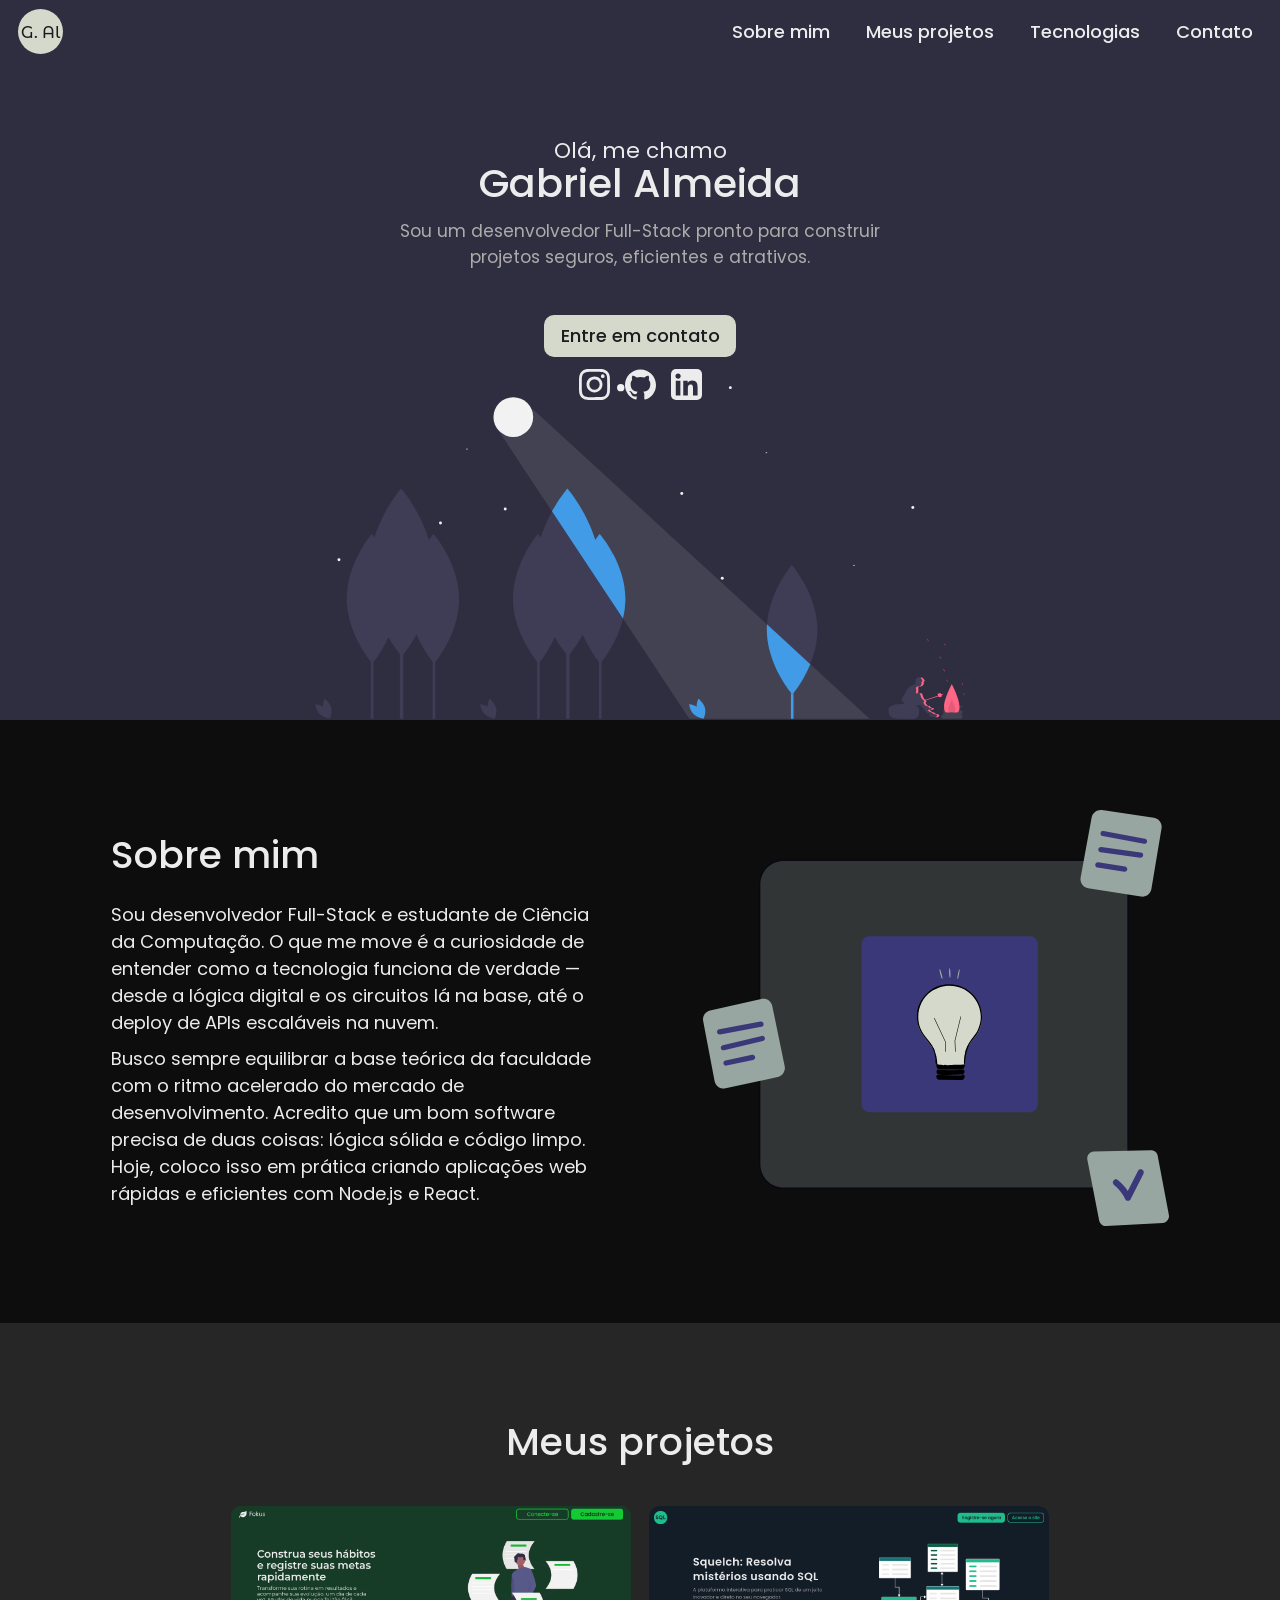
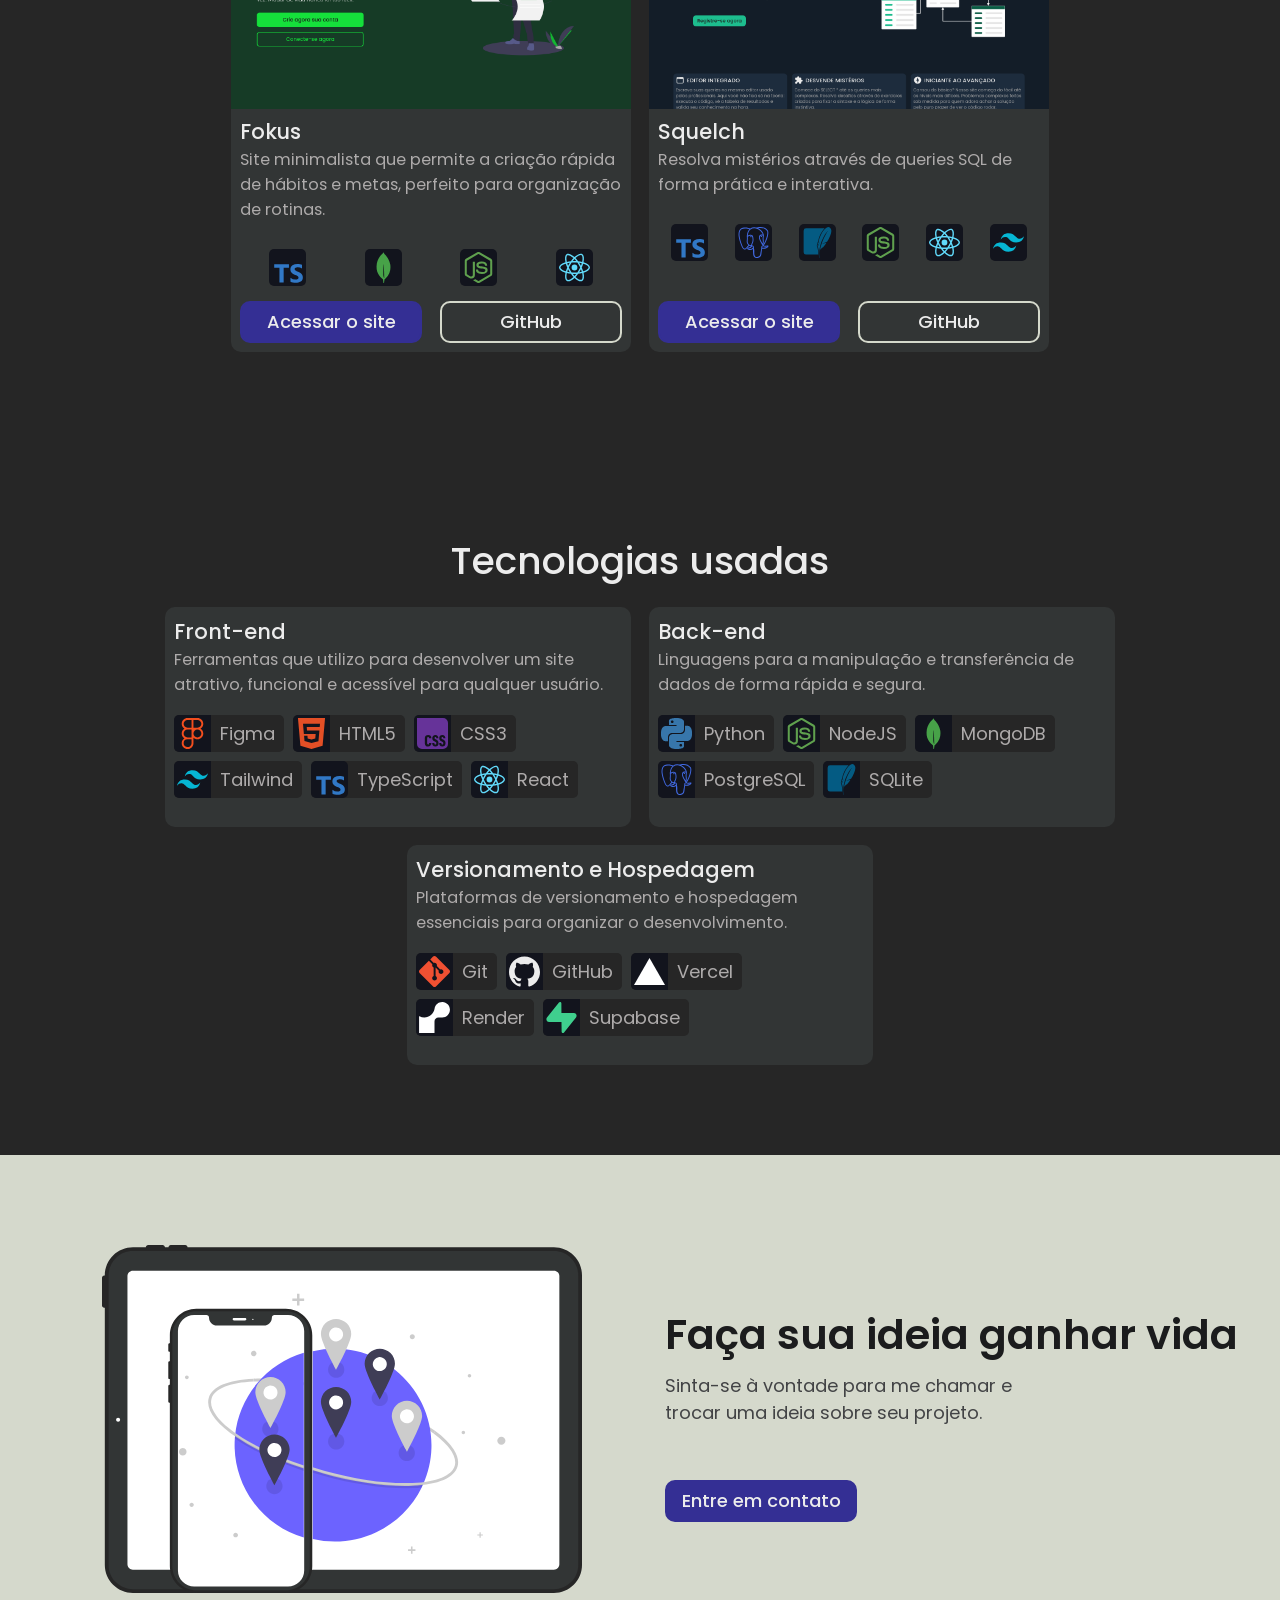
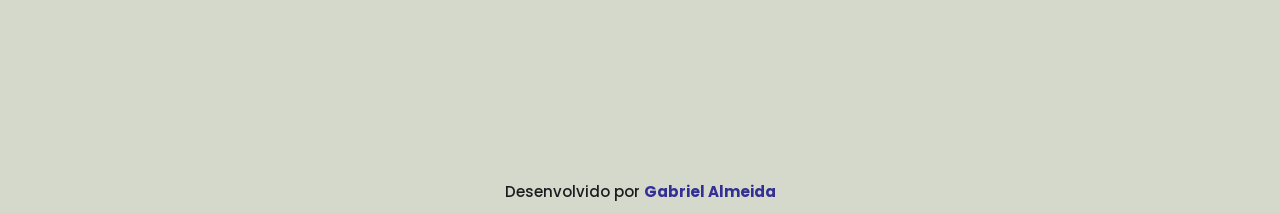
==== commit f770b0af: "feat: adicionado novo projeto da seção 'Meus projetos'; fix: alteração visual dos ícones." ====
--- a/index.html
+++ b/index.html
@@ -50,6 +50,7 @@
 </head>
 
 <body>
+  <!-- Top navbar -->
   <header>
     <nav class="g-navbar-hero" aria-label="Navegação principal">
       <div class="g-navbar-logo">
@@ -97,7 +98,10 @@
     </nav>
   </header>
 
+  <!-- Main content -->
   <main>
+
+    <!-- Hero section -->
     <section class="hero" id="hero">
       <h1><span>Olá, me chamo</span> Gabriel Almeida</h1>
       <p>Sou um desenvolvedor Full-Stack pronto para construir projetos seguros, eficientes e atrativos.</p>
@@ -133,7 +137,8 @@
           <li>
             <a href="https://www.linkedin.com/in/gabriel-almeida17" target="_blank" aria-label="Meu LinkedIn">
               <span class="g-svg-icon" aria-hidden="true">
-                <svg xmlns="http://www.w3.org/2000/svg" viewBox="96 96 448 448" fill="#ECECEC" style="border-radius: 5px;">
+                <svg xmlns="http://www.w3.org/2000/svg" viewBox="96 96 448 448" fill="#ECECEC"
+                  style="border-radius: 5px;">
                   <title>LinkedIn</title>
                   <path
                     d="M512 96L127.9 96C110.3 96 96 110.5 96 128.3L96 511.7C96 529.5 110.3 544 127.9 544L512 544C529.6 544 544 529.5 544 511.7L544 128.3C544 110.5 529.6 96 512 96zM231.4 480L165 480L165 266.2L231.5 266.2L231.5 480L231.4 480zM198.2 160C219.5 160 236.7 177.2 236.7 198.5C236.7 219.8 219.5 237 198.2 237C176.9 237 159.7 219.8 159.7 198.5C159.7 177.2 176.9 160 198.2 160zM480.3 480L413.9 480L413.9 376C413.9 351.2 413.4 319.3 379.4 319.3C344.8 319.3 339.5 346.3 339.5 374.2L339.5 480L273.1 480L273.1 266.2L336.8 266.2L336.8 295.4L337.7 295.4C346.6 278.6 368.3 260.9 400.6 260.9C467.8 260.9 480.3 305.2 480.3 362.8L480.3 480z" />
@@ -149,60 +154,74 @@
       </div>
     </section>
 
+    <!-- About me section -->
     <section class="about-me" id="about-me">
       <div class="about-me__content">
         <h2>Sobre mim</h2>
-        <p>Desenvolvedor Full-Stack e graduando em Ciência da Computação, movido pela curiosidade de entender como a
-          tecnologia funciona em todas as suas camadas, desde a lógica digital e circuitos até o deploy de APIs
-          escaláveis.</p>
-        <p>Minha abordagem combina o rigor acadêmico com a agilidade do ecossistema JavaScript e TypeScript. Acredito
-          que
-          um software de qualidade nasce da união entre algoritmos sólidos e um código limpo, atualmente focando em
-          construir soluções web de alta performance com NodeJS e React.</p>
+        <p>Sou desenvolvedor Full-Stack e estudante de Ciência da Computação. O que me move é a curiosidade de entender
+          como a tecnologia funciona de verdade — desde a lógica digital e os circuitos lá na base, até o deploy de APIs
+          escaláveis na nuvem.</p>
+        <p>Busco sempre equilibrar a base teórica da faculdade com o ritmo acelerado do mercado de desenvolvimento.
+          Acredito que um bom software precisa de duas coisas: lógica sólida e código limpo. Hoje, coloco isso em
+          prática criando aplicações web rápidas e eficientes com Node.js e React.</p>
       </div>
       <div class="about-me__img">
         <img src="./images/about-me-img.svg" alt="Ideias surgindo" loading="lazy">
       </div>
     </section>
 
+    <!-- Projects section -->
     <section class="projects" id="projects">
       <h2>Meus projetos</h2>
       <div class="project-container">
+        <!-- Fokus -->
         <div class="project-container__project">
-          <img src="./images/fokus-project.png" alt="Imagem da Landing Page do site Fokus" loading="lazy">
-          <h3>Fokus</h3>
-          <p>Site minimalista que permite a criação rápida de hábitos e metas, perfeito para organização de rotinas.</p>
-          <div class="project__technologies" aria-label="Tecnologias usadas no projeto">
-            <span style="background-color: #ececec; padding: 0; border-radius: 10px; overflow: visible; height: 36px;"
-              class="g-svg-icon" aria-label="TypeScript">
-              <svg role="img" viewBox="0 0 24 24" xmlns="http://www.w3.org/2000/svg" fill="#3178C6"
-                style="border-radius: 5px;" aria-hidden="true">
-                <title>TypeScript</title>
-                <path
-                  d="M1.125 0C.502 0 0 .502 0 1.125v21.75C0 23.498.502 24 1.125 24h21.75c.623 0 1.125-.502 1.125-1.125V1.125C24 .502 23.498 0 22.875 0zm17.363 9.75c.612 0 1.154.037 1.627.111a6.38 6.38 0 0 1 1.306.34v2.458a3.95 3.95 0 0 0-.643-.361 5.093 5.093 0 0 0-.717-.26 5.453 5.453 0 0 0-1.426-.2c-.3 0-.573.028-.819.086a2.1 2.1 0 0 0-.623.242c-.17.104-.3.229-.393.374a.888.888 0 0 0-.14.49c0 .196.053.373.156.529.104.156.252.304.443.444s.423.276.696.41c.273.135.582.274.926.416.47.197.892.407 1.266.628.374.222.695.473.963.753.268.279.472.598.614.957.142.359.214.776.214 1.253 0 .657-.125 1.21-.373 1.656a3.033 3.033 0 0 1-1.012 1.085 4.38 4.38 0 0 1-1.487.596c-.566.12-1.163.18-1.79.18a9.916 9.916 0 0 1-1.84-.164 5.544 5.544 0 0 1-1.512-.493v-2.63a5.033 5.033 0 0 0 3.237 1.2c.333 0 .624-.03.872-.09.249-.06.456-.144.623-.25.166-.108.29-.234.373-.38a1.023 1.023 0 0 0-.074-1.089 2.12 2.12 0 0 0-.537-.5 5.597 5.597 0 0 0-.807-.444 27.72 27.72 0 0 0-1.007-.436c-.918-.383-1.602-.852-2.053-1.405-.45-.553-.676-1.222-.676-2.005 0-.614.123-1.141.369-1.582.246-.441.58-.804 1.004-1.089a4.494 4.494 0 0 1 1.47-.629 7.536 7.536 0 0 1 1.77-.201zm-15.113.188h9.563v2.166H9.506v9.646H6.789v-9.646H3.375z" />
-              </svg>
-            </span>
-            <span style="background-color: #023430;" class="g-svg-icon" aria-label="MongoDB">
-              <svg role="img" viewBox="0 0 24 24" xmlns="http://www.w3.org/2000/svg" fill="#47A248" aria-hidden="true">
-                <title>MongoDB</title>
-                <path
-                  d="M17.193 9.555c-1.264-5.58-4.252-7.414-4.573-8.115-.28-.394-.53-.954-.735-1.44-.036.495-.055.685-.523 1.184-.723.566-4.438 3.682-4.74 10.02-.282 5.912 4.27 9.435 4.888 9.884l.07.05A73.49 73.49 0 0111.91 24h.481c.114-1.032.284-2.056.51-3.07.417-.296.604-.463.85-.693a11.342 11.342 0 003.639-8.464c.01-.814-.103-1.662-.197-2.218zm-5.336 8.195s0-8.291.275-8.29c.213 0 .49 10.695.49 10.695-.381-.045-.765-1.76-.765-2.405z" />
-              </svg>
-            </span>
-            <span class="g-svg-icon" aria-label="NodeJS">
-              <svg role="img" viewBox="0 0 24 24" xmlns="http://www.w3.org/2000/svg" fill="#5FA04E" aria-hidden="true">
-                <title>NodeJS</title>
-                <path
-                  d="M11.998,24c-0.321,0-0.641-0.084-0.922-0.247l-2.936-1.737c-0.438-0.245-0.224-0.332-0.08-0.383 c0.585-0.203,0.703-0.25,1.328-0.604c0.065-0.037,0.151-0.023,0.218,0.017l2.256,1.339c0.082,0.045,0.197,0.045,0.272,0l8.795-5.076 c0.082-0.047,0.134-0.141,0.134-0.238V6.921c0-0.099-0.053-0.192-0.137-0.242l-8.791-5.072c-0.081-0.047-0.189-0.047-0.271,0 L3.075,6.68C2.99,6.729,2.936,6.825,2.936,6.921v10.15c0,0.097,0.054,0.189,0.139,0.235l2.409,1.392 c1.307,0.654,2.108-0.116,2.108-0.89V7.787c0-0.142,0.114-0.253,0.256-0.253h1.115c0.139,0,0.255,0.112,0.255,0.253v10.021 c0,1.745-0.95,2.745-2.604,2.745c-0.508,0-0.909,0-2.026-0.551L2.28,18.675c-0.57-0.329-0.922-0.945-0.922-1.604V6.921 c0-0.659,0.353-1.275,0.922-1.603l8.795-5.082c0.557-0.315,1.296-0.315,1.848,0l8.794,5.082c0.57,0.329,0.924,0.944,0.924,1.603 v10.15c0,0.659-0.354,1.273-0.924,1.604l-8.794,5.078C12.643,23.916,12.324,24,11.998,24z M19.099,13.993 c0-1.9-1.284-2.406-3.987-2.763c-2.731-0.361-3.009-0.548-3.009-1.187c0-0.528,0.235-1.233,2.258-1.233 c1.807,0,2.473,0.389,2.747,1.607c0.024,0.115,0.129,0.199,0.247,0.199h1.141c0.071,0,0.138-0.031,0.186-0.081 c0.048-0.054,0.074-0.123,0.067-0.196c-0.177-2.098-1.571-3.076-4.388-3.076c-2.508,0-4.004,1.058-4.004,2.833 c0,1.925,1.488,2.457,3.895,2.695c2.88,0.282,3.103,0.703,3.103,1.269c0,0.983-0.789,1.402-2.642,1.402 c-2.327,0-2.839-0.584-3.011-1.742c-0.02-0.124-0.126-0.215-0.253-0.215h-1.137c-0.141,0-0.254,0.112-0.254,0.253 c0,1.482,0.806,3.248,4.655,3.248C17.501,17.007,19.099,15.91,19.099,13.993z" />
-              </svg>
-            </span>
-            <span class="g-svg-icon" aria-label="React">
-              <svg role="img" viewBox="0 0 24 24" xmlns="http://www.w3.org/2000/svg" fill="#61DAFB" aria-hidden="true">
-                <title>React</title>
-                <path
-                  d="M14.23 12.004a2.236 2.236 0 0 1-2.235 2.236 2.236 2.236 0 0 1-2.236-2.236 2.236 2.236 0 0 1 2.235-2.236 2.236 2.236 0 0 1 2.236 2.236zm2.648-10.69c-1.346 0-3.107.96-4.888 2.622-1.78-1.653-3.542-2.602-4.887-2.602-.41 0-.783.093-1.106.278-1.375.793-1.683 3.264-.973 6.365C1.98 8.917 0 10.42 0 12.004c0 1.59 1.99 3.097 5.043 4.03-.704 3.113-.39 5.588.988 6.38.32.187.69.275 1.102.275 1.345 0 3.107-.96 4.888-2.624 1.78 1.654 3.542 2.603 4.887 2.603.41 0 .783-.09 1.106-.275 1.374-.792 1.683-3.263.973-6.365C22.02 15.096 24 13.59 24 12.004c0-1.59-1.99-3.097-5.043-4.032.704-3.11.39-5.587-.988-6.38-.318-.184-.688-.277-1.092-.278zm-.005 1.09v.006c.225 0 .406.044.558.127.666.382.955 1.835.73 3.704-.054.46-.142.945-.25 1.44-.96-.236-2.006-.417-3.107-.534-.66-.905-1.345-1.727-2.035-2.447 1.592-1.48 3.087-2.292 4.105-2.295zm-9.77.02c1.012 0 2.514.808 4.11 2.28-.686.72-1.37 1.537-2.02 2.442-1.107.117-2.154.298-3.113.538-.112-.49-.195-.964-.254-1.42-.23-1.868.054-3.32.714-3.707.19-.09.4-.127.563-.132zm4.882 3.05c.455.468.91.992 1.36 1.564-.44-.02-.89-.034-1.345-.034-.46 0-.915.01-1.36.034.44-.572.895-1.096 1.345-1.565zM12 8.1c.74 0 1.477.034 2.202.093.406.582.802 1.203 1.183 1.86.372.64.71 1.29 1.018 1.946-.308.655-.646 1.31-1.013 1.95-.38.66-.773 1.288-1.18 1.87-.728.063-1.466.098-2.21.098-.74 0-1.477-.035-2.202-.093-.406-.582-.802-1.204-1.183-1.86-.372-.64-.71-1.29-1.018-1.946.303-.657.646-1.313 1.013-1.954.38-.66.773-1.286 1.18-1.868.728-.064 1.466-.098 2.21-.098zm-3.635.254c-.24.377-.48.763-.704 1.16-.225.39-.435.782-.635 1.174-.265-.656-.49-1.31-.676-1.947.64-.15 1.315-.283 2.015-.386zm7.26 0c.695.103 1.365.23 2.006.387-.18.632-.405 1.282-.66 1.933-.2-.39-.41-.783-.64-1.174-.225-.392-.465-.774-.705-1.146zm3.063.675c.484.15.944.317 1.375.498 1.732.74 2.852 1.708 2.852 2.476-.005.768-1.125 1.74-2.857 2.475-.42.18-.88.342-1.355.493-.28-.958-.646-1.956-1.1-2.98.45-1.017.81-2.01 1.085-2.964zm-13.395.004c.278.96.645 1.957 1.1 2.98-.45 1.017-.812 2.01-1.086 2.964-.484-.15-.944-.318-1.37-.5-1.732-.737-2.852-1.706-2.852-2.474 0-.768 1.12-1.742 2.852-2.476.42-.18.88-.342 1.356-.494zm11.678 4.28c.265.657.49 1.312.676 1.948-.64.157-1.316.29-2.016.39.24-.375.48-.762.705-1.158.225-.39.435-.788.636-1.18zm-9.945.02c.2.392.41.783.64 1.175.23.39.465.772.705 1.143-.695-.102-1.365-.23-2.006-.386.18-.63.406-1.282.66-1.933zM17.92 16.32c.112.493.2.968.254 1.423.23 1.868-.054 3.32-.714 3.708-.147.09-.338.128-.563.128-1.012 0-2.514-.807-4.11-2.28.686-.72 1.37-1.536 2.02-2.44 1.107-.118 2.154-.3 3.113-.54zm-11.83.01c.96.234 2.006.415 3.107.532.66.905 1.345 1.727 2.035 2.446-1.595 1.483-3.092 2.295-4.11 2.295-.22-.005-.406-.05-.553-.132-.666-.38-.955-1.834-.73-3.703.054-.46.142-.944.25-1.438zm4.56.64c.44.02.89.034 1.345.034.46 0 .915-.01 1.36-.034-.44.572-.895 1.095-1.345 1.565-.455-.47-.91-.993-1.36-1.565z" />
-              </svg>
-            </span>
+          <div class="project__content">
+            <div class="content__img-container">
+              <img src="./images/fokus-project.png" alt="Imagem da Landing Page do site Fokus" loading="lazy">
+            </div>
+            <h3>Fokus</h3>
+            <p>Site minimalista que permite a criação rápida de hábitos e metas, perfeito para organização de rotinas.
+            </p>
+            <div class="project__technologies" aria-label="Tecnologias usadas no projeto">
+              <!-- TypeScript -->
+              <span style="background-color: #3178C6; padding: 0; border-radius: 10px; overflow: visible;"
+                class="g-svg-icon" aria-hidden="true">
+                <svg role="img" viewBox="0 0 24 24" xmlns="http://www.w3.org/2000/svg" fill="#12141d"
+                  style="border-radius: 5px;">
+                  <title>TypeScript</title>
+                  <path
+                    d="M1.125 0C.502 0 0 .502 0 1.125v21.75C0 23.498.502 24 1.125 24h21.75c.623 0 1.125-.502 1.125-1.125V1.125C24 .502 23.498 0 22.875 0zm17.363 9.75c.612 0 1.154.037 1.627.111a6.38 6.38 0 0 1 1.306.34v2.458a3.95 3.95 0 0 0-.643-.361 5.093 5.093 0 0 0-.717-.26 5.453 5.453 0 0 0-1.426-.2c-.3 0-.573.028-.819.086a2.1 2.1 0 0 0-.623.242c-.17.104-.3.229-.393.374a.888.888 0 0 0-.14.49c0 .196.053.373.156.529.104.156.252.304.443.444s.423.276.696.41c.273.135.582.274.926.416.47.197.892.407 1.266.628.374.222.695.473.963.753.268.279.472.598.614.957.142.359.214.776.214 1.253 0 .657-.125 1.21-.373 1.656a3.033 3.033 0 0 1-1.012 1.085 4.38 4.38 0 0 1-1.487.596c-.566.12-1.163.18-1.79.18a9.916 9.916 0 0 1-1.84-.164 5.544 5.544 0 0 1-1.512-.493v-2.63a5.033 5.033 0 0 0 3.237 1.2c.333 0 .624-.03.872-.09.249-.06.456-.144.623-.25.166-.108.29-.234.373-.38a1.023 1.023 0 0 0-.074-1.089 2.12 2.12 0 0 0-.537-.5 5.597 5.597 0 0 0-.807-.444 27.72 27.72 0 0 0-1.007-.436c-.918-.383-1.602-.852-2.053-1.405-.45-.553-.676-1.222-.676-2.005 0-.614.123-1.141.369-1.582.246-.441.58-.804 1.004-1.089a4.494 4.494 0 0 1 1.47-.629 7.536 7.536 0 0 1 1.77-.201zm-15.113.188h9.563v2.166H9.506v9.646H6.789v-9.646H3.375z" />
+                </svg>
+              </span>
+              <!-- MongoDB -->
+              <span class="g-svg-icon" aria-label="MongoDB">
+                <svg role="img" viewBox="0 0 24 24" xmlns="http://www.w3.org/2000/svg" fill="#47A248"
+                  aria-hidden="true">
+                  <title>MongoDB</title>
+                  <path
+                    d="M17.193 9.555c-1.264-5.58-4.252-7.414-4.573-8.115-.28-.394-.53-.954-.735-1.44-.036.495-.055.685-.523 1.184-.723.566-4.438 3.682-4.74 10.02-.282 5.912 4.27 9.435 4.888 9.884l.07.05A73.49 73.49 0 0111.91 24h.481c.114-1.032.284-2.056.51-3.07.417-.296.604-.463.85-.693a11.342 11.342 0 003.639-8.464c.01-.814-.103-1.662-.197-2.218zm-5.336 8.195s0-8.291.275-8.29c.213 0 .49 10.695.49 10.695-.381-.045-.765-1.76-.765-2.405z" />
+                </svg>
+              </span>
+              <!-- NodeJS -->
+              <span class="g-svg-icon" aria-label="NodeJS">
+                <svg role="img" viewBox="0 0 24 24" xmlns="http://www.w3.org/2000/svg" fill="#5FA04E"
+                  aria-hidden="true">
+                  <title>NodeJS</title>
+                  <path
+                    d="M11.998,24c-0.321,0-0.641-0.084-0.922-0.247l-2.936-1.737c-0.438-0.245-0.224-0.332-0.08-0.383 c0.585-0.203,0.703-0.25,1.328-0.604c0.065-0.037,0.151-0.023,0.218,0.017l2.256,1.339c0.082,0.045,0.197,0.045,0.272,0l8.795-5.076 c0.082-0.047,0.134-0.141,0.134-0.238V6.921c0-0.099-0.053-0.192-0.137-0.242l-8.791-5.072c-0.081-0.047-0.189-0.047-0.271,0 L3.075,6.68C2.99,6.729,2.936,6.825,2.936,6.921v10.15c0,0.097,0.054,0.189,0.139,0.235l2.409,1.392 c1.307,0.654,2.108-0.116,2.108-0.89V7.787c0-0.142,0.114-0.253,0.256-0.253h1.115c0.139,0,0.255,0.112,0.255,0.253v10.021 c0,1.745-0.95,2.745-2.604,2.745c-0.508,0-0.909,0-2.026-0.551L2.28,18.675c-0.57-0.329-0.922-0.945-0.922-1.604V6.921 c0-0.659,0.353-1.275,0.922-1.603l8.795-5.082c0.557-0.315,1.296-0.315,1.848,0l8.794,5.082c0.57,0.329,0.924,0.944,0.924,1.603 v10.15c0,0.659-0.354,1.273-0.924,1.604l-8.794,5.078C12.643,23.916,12.324,24,11.998,24z M19.099,13.993 c0-1.9-1.284-2.406-3.987-2.763c-2.731-0.361-3.009-0.548-3.009-1.187c0-0.528,0.235-1.233,2.258-1.233 c1.807,0,2.473,0.389,2.747,1.607c0.024,0.115,0.129,0.199,0.247,0.199h1.141c0.071,0,0.138-0.031,0.186-0.081 c0.048-0.054,0.074-0.123,0.067-0.196c-0.177-2.098-1.571-3.076-4.388-3.076c-2.508,0-4.004,1.058-4.004,2.833 c0,1.925,1.488,2.457,3.895,2.695c2.88,0.282,3.103,0.703,3.103,1.269c0,0.983-0.789,1.402-2.642,1.402 c-2.327,0-2.839-0.584-3.011-1.742c-0.02-0.124-0.126-0.215-0.253-0.215h-1.137c-0.141,0-0.254,0.112-0.254,0.253 c0,1.482,0.806,3.248,4.655,3.248C17.501,17.007,19.099,15.91,19.099,13.993z" />
+                </svg>
+              </span>
+              <!-- React -->
+              <span class="g-svg-icon" aria-label="React">
+                <svg role="img" viewBox="0 0 24 24" xmlns="http://www.w3.org/2000/svg" fill="#61DAFB"
+                  aria-hidden="true">
+                  <title>React</title>
+                  <path
+                    d="M14.23 12.004a2.236 2.236 0 0 1-2.235 2.236 2.236 2.236 0 0 1-2.236-2.236 2.236 2.236 0 0 1 2.235-2.236 2.236 2.236 0 0 1 2.236 2.236zm2.648-10.69c-1.346 0-3.107.96-4.888 2.622-1.78-1.653-3.542-2.602-4.887-2.602-.41 0-.783.093-1.106.278-1.375.793-1.683 3.264-.973 6.365C1.98 8.917 0 10.42 0 12.004c0 1.59 1.99 3.097 5.043 4.03-.704 3.113-.39 5.588.988 6.38.32.187.69.275 1.102.275 1.345 0 3.107-.96 4.888-2.624 1.78 1.654 3.542 2.603 4.887 2.603.41 0 .783-.09 1.106-.275 1.374-.792 1.683-3.263.973-6.365C22.02 15.096 24 13.59 24 12.004c0-1.59-1.99-3.097-5.043-4.032.704-3.11.39-5.587-.988-6.38-.318-.184-.688-.277-1.092-.278zm-.005 1.09v.006c.225 0 .406.044.558.127.666.382.955 1.835.73 3.704-.054.46-.142.945-.25 1.44-.96-.236-2.006-.417-3.107-.534-.66-.905-1.345-1.727-2.035-2.447 1.592-1.48 3.087-2.292 4.105-2.295zm-9.77.02c1.012 0 2.514.808 4.11 2.28-.686.72-1.37 1.537-2.02 2.442-1.107.117-2.154.298-3.113.538-.112-.49-.195-.964-.254-1.42-.23-1.868.054-3.32.714-3.707.19-.09.4-.127.563-.132zm4.882 3.05c.455.468.91.992 1.36 1.564-.44-.02-.89-.034-1.345-.034-.46 0-.915.01-1.36.034.44-.572.895-1.096 1.345-1.565zM12 8.1c.74 0 1.477.034 2.202.093.406.582.802 1.203 1.183 1.86.372.64.71 1.29 1.018 1.946-.308.655-.646 1.31-1.013 1.95-.38.66-.773 1.288-1.18 1.87-.728.063-1.466.098-2.21.098-.74 0-1.477-.035-2.202-.093-.406-.582-.802-1.204-1.183-1.86-.372-.64-.71-1.29-1.018-1.946.303-.657.646-1.313 1.013-1.954.38-.66.773-1.286 1.18-1.868.728-.064 1.466-.098 2.21-.098zm-3.635.254c-.24.377-.48.763-.704 1.16-.225.39-.435.782-.635 1.174-.265-.656-.49-1.31-.676-1.947.64-.15 1.315-.283 2.015-.386zm7.26 0c.695.103 1.365.23 2.006.387-.18.632-.405 1.282-.66 1.933-.2-.39-.41-.783-.64-1.174-.225-.392-.465-.774-.705-1.146zm3.063.675c.484.15.944.317 1.375.498 1.732.74 2.852 1.708 2.852 2.476-.005.768-1.125 1.74-2.857 2.475-.42.18-.88.342-1.355.493-.28-.958-.646-1.956-1.1-2.98.45-1.017.81-2.01 1.085-2.964zm-13.395.004c.278.96.645 1.957 1.1 2.98-.45 1.017-.812 2.01-1.086 2.964-.484-.15-.944-.318-1.37-.5-1.732-.737-2.852-1.706-2.852-2.474 0-.768 1.12-1.742 2.852-2.476.42-.18.88-.342 1.356-.494zm11.678 4.28c.265.657.49 1.312.676 1.948-.64.157-1.316.29-2.016.39.24-.375.48-.762.705-1.158.225-.39.435-.788.636-1.18zm-9.945.02c.2.392.41.783.64 1.175.23.39.465.772.705 1.143-.695-.102-1.365-.23-2.006-.386.18-.63.406-1.282.66-1.933zM17.92 16.32c.112.493.2.968.254 1.423.23 1.868-.054 3.32-.714 3.708-.147.09-.338.128-.563.128-1.012 0-2.514-.807-4.11-2.28.686-.72 1.37-1.536 2.02-2.44 1.107-.118 2.154-.3 3.113-.54zm-11.83.01c.96.234 2.006.415 3.107.532.66.905 1.345 1.727 2.035 2.446-1.595 1.483-3.092 2.295-4.11 2.295-.22-.005-.406-.05-.553-.132-.666-.38-.955-1.834-.73-3.703.054-.46.142-.944.25-1.438zm4.56.64c.44.02.89.034 1.345.034.46 0 .915-.01 1.36-.034-.44.572-.895 1.095-1.345 1.565-.455-.47-.91-.993-1.36-1.565z" />
+                </svg>
+              </span>
+            </div>
           </div>
           <div class="project__btns">
             <a href="https://fokus-dev.vercel.app/landing-page" target="_blank" class="g-button-primary">Acessar o
@@ -210,9 +229,80 @@
             <a href="https://github.com/g-almeida12/fokus" target="_blank" class="g-button-contrast-ghost">GitHub</a>
           </div>
         </div>
+
+        <!-- Squelch -->
+        <div class="project-container__project">
+          <div class="project__content">
+            <div class="content__img-container">
+              <img src="./images/squelch-project.png" alt="Imagem da Landing Page do site Squelch" loading="lazy">
+            </div>
+            <h3>Squelch</h3>
+            <p>Resolva mistérios através de queries SQL de forma prática e interativa.</p>
+            <div class="project__technologies" aria-label="Tecnologias usadas no projeto">
+              <!-- TypeScript -->
+              <span style="background-color: #3178C6; padding: 0; border-radius: 10px; overflow: visible;"
+                class="g-svg-icon" aria-hidden="true">
+                <svg role="img" viewBox="0 0 24 24" xmlns="http://www.w3.org/2000/svg" fill="#12141d"
+                  style="border-radius: 5px;">
+                  <title>TypeScript</title>
+                  <path
+                    d="M1.125 0C.502 0 0 .502 0 1.125v21.75C0 23.498.502 24 1.125 24h21.75c.623 0 1.125-.502 1.125-1.125V1.125C24 .502 23.498 0 22.875 0zm17.363 9.75c.612 0 1.154.037 1.627.111a6.38 6.38 0 0 1 1.306.34v2.458a3.95 3.95 0 0 0-.643-.361 5.093 5.093 0 0 0-.717-.26 5.453 5.453 0 0 0-1.426-.2c-.3 0-.573.028-.819.086a2.1 2.1 0 0 0-.623.242c-.17.104-.3.229-.393.374a.888.888 0 0 0-.14.49c0 .196.053.373.156.529.104.156.252.304.443.444s.423.276.696.41c.273.135.582.274.926.416.47.197.892.407 1.266.628.374.222.695.473.963.753.268.279.472.598.614.957.142.359.214.776.214 1.253 0 .657-.125 1.21-.373 1.656a3.033 3.033 0 0 1-1.012 1.085 4.38 4.38 0 0 1-1.487.596c-.566.12-1.163.18-1.79.18a9.916 9.916 0 0 1-1.84-.164 5.544 5.544 0 0 1-1.512-.493v-2.63a5.033 5.033 0 0 0 3.237 1.2c.333 0 .624-.03.872-.09.249-.06.456-.144.623-.25.166-.108.29-.234.373-.38a1.023 1.023 0 0 0-.074-1.089 2.12 2.12 0 0 0-.537-.5 5.597 5.597 0 0 0-.807-.444 27.72 27.72 0 0 0-1.007-.436c-.918-.383-1.602-.852-2.053-1.405-.45-.553-.676-1.222-.676-2.005 0-.614.123-1.141.369-1.582.246-.441.58-.804 1.004-1.089a4.494 4.494 0 0 1 1.47-.629 7.536 7.536 0 0 1 1.77-.201zm-15.113.188h9.563v2.166H9.506v9.646H6.789v-9.646H3.375z" />
+                </svg>
+              </span>
+              <!-- PostgreSQL -->
+              <span class="g-svg-icon" aria-label="PostgreSQL">
+                <svg role="img" viewBox="0 0 24 24" xmlns="http://www.w3.org/2000/svg" fill="#4169E1">
+                  <title>PostgreSQL</title>
+                  <path
+                    d="M23.5594 14.7228a.5269.5269 0 0 0-.0563-.1191c-.139-.2632-.4768-.3418-1.0074-.2321-1.6533.3411-2.2935.1312-2.5256-.0191 1.342-2.0482 2.445-4.522 3.0411-6.8297.2714-1.0507.7982-3.5237.1222-4.7316a1.5641 1.5641 0 0 0-.1509-.235C21.6931.9086 19.8007.0248 17.5099.0005c-1.4947-.0158-2.7705.3461-3.1161.4794a9.449 9.449 0 0 0-.5159-.0816 8.044 8.044 0 0 0-1.3114-.1278c-1.1822-.0184-2.2038.2642-3.0498.8406-.8573-.3211-4.7888-1.645-7.2219.0788C.9359 2.1526.3086 3.8733.4302 6.3043c.0409.818.5069 3.334 1.2423 5.7436.4598 1.5065.9387 2.7019 1.4334 3.582.553.9942 1.1259 1.5933 1.7143 1.7895.4474.1491 1.1327.1441 1.8581-.7279.8012-.9635 1.5903-1.8258 1.9446-2.2069.4351.2355.9064.3625 1.39.3772a.0569.0569 0 0 0 .0004.0041 11.0312 11.0312 0 0 0-.2472.3054c-.3389.4302-.4094.5197-1.5002.7443-.3102.064-1.1344.2339-1.1464.8115-.0025.1224.0329.2309.0919.3268.2269.4231.9216.6097 1.015.6331 1.3345.3335 2.5044.092 3.3714-.6787-.017 2.231.0775 4.4174.3454 5.0874.2212.5529.7618 1.9045 2.4692 1.9043.2505 0 .5263-.0291.8296-.0941 1.7819-.3821 2.5557-1.1696 2.855-2.9059.1503-.8707.4016-2.8753.5388-4.1012.0169-.0703.0357-.1207.057-.1362.0007-.0005.0697-.0471.4272.0307a.3673.3673 0 0 0 .0443.0068l.2539.0223.0149.001c.8468.0384 1.9114-.1426 2.5312-.4308.6438-.2988 1.8057-1.0323 1.5951-1.6698zM2.371 11.8765c-.7435-2.4358-1.1779-4.8851-1.2123-5.5719-.1086-2.1714.4171-3.6829 1.5623-4.4927 1.8367-1.2986 4.8398-.5408 6.108-.13-.0032.0032-.0066.0061-.0098.0094-2.0238 2.044-1.9758 5.536-1.9708 5.7495-.0002.0823.0066.1989.0162.3593.0348.5873.0996 1.6804-.0735 2.9184-.1609 1.1504.1937 2.2764.9728 3.0892.0806.0841.1648.1631.2518.2374-.3468.3714-1.1004 1.1926-1.9025 2.1576-.5677.6825-.9597.5517-1.0886.5087-.3919-.1307-.813-.5871-1.2381-1.3223-.4796-.839-.9635-2.0317-1.4155-3.5126zm6.0072 5.0871c-.1711-.0428-.3271-.1132-.4322-.1772.0889-.0394.2374-.0902.4833-.1409 1.2833-.2641 1.4815-.4506 1.9143-1.0002.0992-.126.2116-.2687.3673-.4426a.3549.3549 0 0 0 .0737-.1298c.1708-.1513.2724-.1099.4369-.0417.156.0646.3078.26.3695.4752.0291.1016.0619.2945-.0452.4444-.9043 1.2658-2.2216 1.2494-3.1676 1.0128zm2.094-3.988-.0525.141c-.133.3566-.2567.6881-.3334 1.003-.6674-.0021-1.3168-.2872-1.8105-.8024-.6279-.6551-.9131-1.5664-.7825-2.5004.1828-1.3079.1153-2.4468.079-3.0586-.005-.0857-.0095-.1607-.0122-.2199.2957-.2621 1.6659-.9962 2.6429-.7724.4459.1022.7176.4057.8305.928.5846 2.7038.0774 3.8307-.3302 4.7363-.084.1866-.1633.3629-.2311.5454zm7.3637 4.5725c-.0169.1768-.0358.376-.0618.5959l-.146.4383a.3547.3547 0 0 0-.0182.1077c-.0059.4747-.054.6489-.115.8693-.0634.2292-.1353.4891-.1794 1.0575-.11 1.4143-.8782 2.2267-2.4172 2.5565-1.5155.3251-1.7843-.4968-2.0212-1.2217a6.5824 6.5824 0 0 0-.0769-.2266c-.2154-.5858-.1911-1.4119-.1574-2.5551.0165-.5612-.0249-1.9013-.3302-2.6462.0044-.2932.0106-.5909.019-.8918a.3529.3529 0 0 0-.0153-.1126 1.4927 1.4927 0 0 0-.0439-.208c-.1226-.4283-.4213-.7866-.7797-.9351-.1424-.059-.4038-.1672-.7178-.0869.067-.276.1831-.5875.309-.9249l.0529-.142c.0595-.16.134-.3257.213-.5012.4265-.9476 1.0106-2.2453.3766-5.1772-.2374-1.0981-1.0304-1.6343-2.2324-1.5098-.7207.0746-1.3799.3654-1.7088.5321a5.6716 5.6716 0 0 0-.1958.1041c.0918-1.1064.4386-3.1741 1.7357-4.4823a4.0306 4.0306 0 0 1 .3033-.276.3532.3532 0 0 0 .1447-.0644c.7524-.5706 1.6945-.8506 2.802-.8325.4091.0067.8017.0339 1.1742.081 1.939.3544 3.2439 1.4468 4.0359 2.3827.8143.9623 1.2552 1.9315 1.4312 2.4543-1.3232-.1346-2.2234.1268-2.6797.779-.9926 1.4189.543 4.1729 1.2811 5.4964.1353.2426.2522.4522.2889.5413.2403.5825.5515.9713.7787 1.2552.0696.087.1372.1714.1885.245-.4008.1155-1.1208.3825-1.0552 1.717-.0123.1563-.0423.4469-.0834.8148-.0461.2077-.0702.4603-.0994.7662zm.8905-1.6211c-.0405-.8316.2691-.9185.5967-1.0105a2.8566 2.8566 0 0 0 .135-.0406 1.202 1.202 0 0 0 .1342.103c.5703.3765 1.5823.4213 3.0068.1344-.2016.1769-.5189.3994-.9533.6011-.4098.1903-1.0957.333-1.7473.3636-.7197.0336-1.0859-.0807-1.1721-.151zm.5695-9.2712c-.0059.3508-.0542.6692-.1054 1.0017-.055.3576-.112.7274-.1264 1.1762-.0142.4368.0404.8909.0932 1.3301.1066.887.216 1.8003-.2075 2.7014a3.5272 3.5272 0 0 1-.1876-.3856c-.0527-.1276-.1669-.3326-.3251-.6162-.6156-1.1041-2.0574-3.6896-1.3193-4.7446.3795-.5427 1.3408-.5661 2.1781-.463zm.2284 7.0137a12.3762 12.3762 0 0 0-.0853-.1074l-.0355-.0444c.7262-1.1995.5842-2.3862.4578-3.4385-.0519-.4318-.1009-.8396-.0885-1.2226.0129-.4061.0666-.7543.1185-1.0911.0639-.415.1288-.8443.1109-1.3505.0134-.0531.0188-.1158.0118-.1902-.0457-.4855-.5999-1.938-1.7294-3.253-.6076-.7073-1.4896-1.4972-2.6889-2.0395.5251-.1066 1.2328-.2035 2.0244-.1859 2.0515.0456 3.6746.8135 4.8242 2.2824a.908.908 0 0 1 .0667.1002c.7231 1.3556-.2762 6.2751-2.9867 10.5405zm-8.8166-6.1162c-.025.1794-.3089.4225-.6211.4225a.5821.5821 0 0 1-.0809-.0056c-.1873-.026-.3765-.144-.5059-.3156-.0458-.0605-.1203-.178-.1055-.2844.0055-.0401.0261-.0985.0925-.1488.1182-.0894.3518-.1226.6096-.0867.3163.0441.6426.1938.6113.4186zm7.9305-.4114c.0111.0792-.049.201-.1531.3102-.0683.0717-.212.1961-.4079.2232a.5456.5456 0 0 1-.075.0052c-.2935 0-.5414-.2344-.5607-.3717-.024-.1765.2641-.3106.5611-.352.297-.0414.6111.0088.6356.1851z" />
+                </svg>
+              </span>
+              <!-- SQLite -->
+              <span class="g-svg-icon" aria-label="SQLite">
+                <svg role="img" viewBox="0 0 24 24" xmlns="http://www.w3.org/2000/svg" fill="#045b83">
+                  <title>SQLite</title>
+                  <path
+                    d="M21.678.521c-1.032-.92-2.28-.55-3.513.544a8.71 8.71 0 0 0-.547.535c-2.109 2.237-4.066 6.38-4.674 9.544.237.48.422 1.093.544 1.561a13.044 13.044 0 0 1 .164.703s-.019-.071-.096-.296l-.05-.146a1.689 1.689 0 0 0-.033-.08c-.138-.32-.518-.995-.686-1.289-.143.423-.27.818-.376 1.176.484.884.778 2.4.778 2.4s-.025-.099-.147-.442c-.107-.303-.644-1.244-.772-1.464-.217.804-.304 1.346-.226 1.478.152.256.296.698.422 1.186.286 1.1.485 2.44.485 2.44l.017.224a22.41 22.41 0 0 0 .056 2.748c.095 1.146.273 2.13.5 2.657l.155-.084c-.334-1.038-.47-2.399-.41-3.967.09-2.398.642-5.29 1.661-8.304 1.723-4.55 4.113-8.201 6.3-9.945-1.993 1.8-4.692 7.63-5.5 9.788-.904 2.416-1.545 4.684-1.931 6.857.666-2.037 2.821-2.912 2.821-2.912s1.057-1.304 2.292-3.166c-.74.169-1.955.458-2.362.629-.6.251-.762.337-.762.337s1.945-1.184 3.613-1.72C21.695 7.9 24.195 2.767 21.678.521m-18.573.543A1.842 1.842 0 0 0 1.27 2.9v16.608a1.84 1.84 0 0 0 1.835 1.834h9.418a22.953 22.953 0 0 1-.052-2.707c-.006-.062-.011-.141-.016-.2a27.01 27.01 0 0 0-.473-2.378c-.121-.47-.275-.898-.369-1.057-.116-.197-.098-.31-.097-.432 0-.12.015-.245.037-.386a9.98 9.98 0 0 1 .234-1.045l.217-.028c-.017-.035-.014-.065-.031-.097l-.041-.381a32.8 32.8 0 0 1 .382-1.194l.2-.019c-.008-.016-.01-.038-.018-.053l-.043-.316c.63-3.28 2.587-7.443 4.8-9.791.066-.069.133-.128.198-.194Z" />
+                </svg>
+              </span>
+              <!-- NodeJS -->
+              <span class="g-svg-icon" aria-label="NodeJS">
+                <svg role="img" viewBox="0 0 24 24" xmlns="http://www.w3.org/2000/svg" fill="#5FA04E"
+                  aria-hidden="true">
+                  <title>NodeJS</title>
+                  <path
+                    d="M11.998,24c-0.321,0-0.641-0.084-0.922-0.247l-2.936-1.737c-0.438-0.245-0.224-0.332-0.08-0.383 c0.585-0.203,0.703-0.25,1.328-0.604c0.065-0.037,0.151-0.023,0.218,0.017l2.256,1.339c0.082,0.045,0.197,0.045,0.272,0l8.795-5.076 c0.082-0.047,0.134-0.141,0.134-0.238V6.921c0-0.099-0.053-0.192-0.137-0.242l-8.791-5.072c-0.081-0.047-0.189-0.047-0.271,0 L3.075,6.68C2.99,6.729,2.936,6.825,2.936,6.921v10.15c0,0.097,0.054,0.189,0.139,0.235l2.409,1.392 c1.307,0.654,2.108-0.116,2.108-0.89V7.787c0-0.142,0.114-0.253,0.256-0.253h1.115c0.139,0,0.255,0.112,0.255,0.253v10.021 c0,1.745-0.95,2.745-2.604,2.745c-0.508,0-0.909,0-2.026-0.551L2.28,18.675c-0.57-0.329-0.922-0.945-0.922-1.604V6.921 c0-0.659,0.353-1.275,0.922-1.603l8.795-5.082c0.557-0.315,1.296-0.315,1.848,0l8.794,5.082c0.57,0.329,0.924,0.944,0.924,1.603 v10.15c0,0.659-0.354,1.273-0.924,1.604l-8.794,5.078C12.643,23.916,12.324,24,11.998,24z M19.099,13.993 c0-1.9-1.284-2.406-3.987-2.763c-2.731-0.361-3.009-0.548-3.009-1.187c0-0.528,0.235-1.233,2.258-1.233 c1.807,0,2.473,0.389,2.747,1.607c0.024,0.115,0.129,0.199,0.247,0.199h1.141c0.071,0,0.138-0.031,0.186-0.081 c0.048-0.054,0.074-0.123,0.067-0.196c-0.177-2.098-1.571-3.076-4.388-3.076c-2.508,0-4.004,1.058-4.004,2.833 c0,1.925,1.488,2.457,3.895,2.695c2.88,0.282,3.103,0.703,3.103,1.269c0,0.983-0.789,1.402-2.642,1.402 c-2.327,0-2.839-0.584-3.011-1.742c-0.02-0.124-0.126-0.215-0.253-0.215h-1.137c-0.141,0-0.254,0.112-0.254,0.253 c0,1.482,0.806,3.248,4.655,3.248C17.501,17.007,19.099,15.91,19.099,13.993z" />
+                </svg>
+              </span>
+              <!-- React -->
+              <span class="g-svg-icon" aria-label="React">
+                <svg role="img" viewBox="0 0 24 24" xmlns="http://www.w3.org/2000/svg" fill="#61DAFB"
+                  aria-hidden="true">
+                  <title>React</title>
+                  <path
+                    d="M14.23 12.004a2.236 2.236 0 0 1-2.235 2.236 2.236 2.236 0 0 1-2.236-2.236 2.236 2.236 0 0 1 2.235-2.236 2.236 2.236 0 0 1 2.236 2.236zm2.648-10.69c-1.346 0-3.107.96-4.888 2.622-1.78-1.653-3.542-2.602-4.887-2.602-.41 0-.783.093-1.106.278-1.375.793-1.683 3.264-.973 6.365C1.98 8.917 0 10.42 0 12.004c0 1.59 1.99 3.097 5.043 4.03-.704 3.113-.39 5.588.988 6.38.32.187.69.275 1.102.275 1.345 0 3.107-.96 4.888-2.624 1.78 1.654 3.542 2.603 4.887 2.603.41 0 .783-.09 1.106-.275 1.374-.792 1.683-3.263.973-6.365C22.02 15.096 24 13.59 24 12.004c0-1.59-1.99-3.097-5.043-4.032.704-3.11.39-5.587-.988-6.38-.318-.184-.688-.277-1.092-.278zm-.005 1.09v.006c.225 0 .406.044.558.127.666.382.955 1.835.73 3.704-.054.46-.142.945-.25 1.44-.96-.236-2.006-.417-3.107-.534-.66-.905-1.345-1.727-2.035-2.447 1.592-1.48 3.087-2.292 4.105-2.295zm-9.77.02c1.012 0 2.514.808 4.11 2.28-.686.72-1.37 1.537-2.02 2.442-1.107.117-2.154.298-3.113.538-.112-.49-.195-.964-.254-1.42-.23-1.868.054-3.32.714-3.707.19-.09.4-.127.563-.132zm4.882 3.05c.455.468.91.992 1.36 1.564-.44-.02-.89-.034-1.345-.034-.46 0-.915.01-1.36.034.44-.572.895-1.096 1.345-1.565zM12 8.1c.74 0 1.477.034 2.202.093.406.582.802 1.203 1.183 1.86.372.64.71 1.29 1.018 1.946-.308.655-.646 1.31-1.013 1.95-.38.66-.773 1.288-1.18 1.87-.728.063-1.466.098-2.21.098-.74 0-1.477-.035-2.202-.093-.406-.582-.802-1.204-1.183-1.86-.372-.64-.71-1.29-1.018-1.946.303-.657.646-1.313 1.013-1.954.38-.66.773-1.286 1.18-1.868.728-.064 1.466-.098 2.21-.098zm-3.635.254c-.24.377-.48.763-.704 1.16-.225.39-.435.782-.635 1.174-.265-.656-.49-1.31-.676-1.947.64-.15 1.315-.283 2.015-.386zm7.26 0c.695.103 1.365.23 2.006.387-.18.632-.405 1.282-.66 1.933-.2-.39-.41-.783-.64-1.174-.225-.392-.465-.774-.705-1.146zm3.063.675c.484.15.944.317 1.375.498 1.732.74 2.852 1.708 2.852 2.476-.005.768-1.125 1.74-2.857 2.475-.42.18-.88.342-1.355.493-.28-.958-.646-1.956-1.1-2.98.45-1.017.81-2.01 1.085-2.964zm-13.395.004c.278.96.645 1.957 1.1 2.98-.45 1.017-.812 2.01-1.086 2.964-.484-.15-.944-.318-1.37-.5-1.732-.737-2.852-1.706-2.852-2.474 0-.768 1.12-1.742 2.852-2.476.42-.18.88-.342 1.356-.494zm11.678 4.28c.265.657.49 1.312.676 1.948-.64.157-1.316.29-2.016.39.24-.375.48-.762.705-1.158.225-.39.435-.788.636-1.18zm-9.945.02c.2.392.41.783.64 1.175.23.39.465.772.705 1.143-.695-.102-1.365-.23-2.006-.386.18-.63.406-1.282.66-1.933zM17.92 16.32c.112.493.2.968.254 1.423.23 1.868-.054 3.32-.714 3.708-.147.09-.338.128-.563.128-1.012 0-2.514-.807-4.11-2.28.686-.72 1.37-1.536 2.02-2.44 1.107-.118 2.154-.3 3.113-.54zm-11.83.01c.96.234 2.006.415 3.107.532.66.905 1.345 1.727 2.035 2.446-1.595 1.483-3.092 2.295-4.11 2.295-.22-.005-.406-.05-.553-.132-.666-.38-.955-1.834-.73-3.703.054-.46.142-.944.25-1.438zm4.56.64c.44.02.89.034 1.345.034.46 0 .915-.01 1.36-.034-.44.572-.895 1.095-1.345 1.565-.455-.47-.91-.993-1.36-1.565z" />
+                </svg>
+              </span>
+              <!-- Tailwind -->
+              <span class="g-svg-icon" aria-label="Tailwind">
+                <svg role="img" viewBox="0 0 24 24" xmlns="http://www.w3.org/2000/svg" fill="#06B6D4">
+                  <title>Tailwind CSS</title>
+                  <path
+                    d="M12.001,4.8c-3.2,0-5.2,1.6-6,4.8c1.2-1.6,2.6-2.2,4.2-1.8c0.913,0.228,1.565,0.89,2.288,1.624 C13.666,10.618,15.027,12,18.001,12c3.2,0,5.2-1.6,6-4.8c-1.2,1.6-2.6,2.2-4.2,1.8c-0.913-0.228-1.565-0.89-2.288-1.624 C16.337,6.182,14.976,4.8,12.001,4.8z M6.001,12c-3.2,0-5.2,1.6-6,4.8c1.2-1.6,2.6-2.2,4.2-1.8c0.913,0.228,1.565,0.89,2.288,1.624 c1.177,1.194,2.538,2.576,5.512,2.576c3.2,0,5.2-1.6,6-4.8c-1.2,1.6-2.6,2.2-4.2,1.8c-0.913-0.228-1.565-0.89-2.288-1.624 C10.337,13.382,8.976,12,6.001,12z" />
+                </svg>
+              </span>
+            </div>
+          </div>
+          <div class="project__btns">
+            <a href="https://squelch-sql.vercel.app/landing-page" target="_blank" class="g-button-primary">Acessar o
+              site</a>
+            <a href="https://github.com/g-almeida12/squelch" target="_blank" class="g-button-contrast-ghost">GitHub</a>
+          </div>
+        </div>
       </div>
     </section>
 
+    <!-- Used technologies section -->
     <section class="technologies" id="technologies">
       <h2>Tecnologias usadas</h2>
       <div class="technologies-container">
@@ -220,6 +310,7 @@
           <h3>Front-end</h3>
           <p>Ferramentas que utilizo para desenvolver um site atrativo, funcional e acessível para qualquer usuário.</p>
           <div class="technology__items">
+            <!-- Figma -->
             <div>
               <span class="g-svg-icon"><svg role="img" viewBox="0 0 24 24" xmlns="http://www.w3.org/2000/svg"
                   fill="#F24E1E" aria-hidden="true">
@@ -229,6 +320,7 @@
                 </svg></span>
               <span>Figma</span>
             </div>
+            <!-- HTML5 -->
             <div>
               <span class="g-svg-icon" aria-hidden="true">
                 <svg role="img" viewBox="0 0 24 24" xmlns="http://www.w3.org/2000/svg" fill="#E34F26">
@@ -239,20 +331,33 @@
               </span>
               <span>HTML5</span>
             </div>
+            <!-- CSS3 -->
             <div>
               <span class="g-svg-icon" aria-hidden="true">
                 <svg role="img" viewBox="0 0 24 24" xmlns="http://www.w3.org/2000/svg" fill="#663399">
-                  <title>CSS</title>
+                  <title>CSS3</title>
                   <path
                     d="M0 0v20.16A3.84 3.84 0 0 0 3.84 24h16.32A3.84 3.84 0 0 0 24 20.16V3.84A3.84 3.84 0 0 0 20.16 0Zm14.256 13.08c1.56 0 2.28 1.08 2.304 2.64h-1.608c.024-.288-.048-.6-.144-.84-.096-.192-.288-.264-.552-.264-.456 0-.696.264-.696.84-.024.576.288.888.768 1.08.72.288 1.608.744 1.92 1.296q.432.648.432 1.656c0 1.608-.912 2.592-2.496 2.592-1.656 0-2.4-1.032-2.424-2.688h1.68c0 .792.264 1.176.792 1.176.264 0 .456-.072.552-.24.192-.312.24-1.176-.048-1.512-.312-.408-.912-.6-1.32-.816q-.828-.396-1.224-.936c-.24-.36-.36-.888-.36-1.536 0-1.44.936-2.472 2.424-2.448m5.4 0c1.584 0 2.304 1.08 2.328 2.64h-1.608c0-.288-.048-.6-.168-.84-.096-.192-.264-.264-.528-.264-.48 0-.72.264-.72.84s.288.888.792 1.08c.696.288 1.608.744 1.92 1.296.264.432.408.984.408 1.656.024 1.608-.888 2.592-2.472 2.592-1.68 0-2.424-1.056-2.448-2.688h1.68c0 .744.264 1.176.792 1.176.264 0 .456-.072.552-.24.216-.312.264-1.176-.048-1.512-.288-.408-.888-.6-1.32-.816-.552-.264-.96-.576-1.2-.936s-.36-.888-.36-1.536c-.024-1.44.912-2.472 2.4-2.448m-11.031.018c.711-.006 1.419.198 1.839.63.432.432.672 1.128.648 1.992H9.336c.024-.456-.096-.792-.432-.96-.312-.144-.768-.048-.888.24-.12.264-.192.576-.168.864v3.504c0 .744.264 1.128.768 1.128a.65.65 0 0 0 .552-.264c.168-.24.192-.552.168-.84h1.776c.096 1.632-.984 2.712-2.568 2.688-1.536 0-2.496-.864-2.472-2.472v-4.032c0-.816.24-1.44.696-1.848.432-.408 1.146-.624 1.857-.63" />
                 </svg>
               </span>
               <span>CSS3</span>
             </div>
-            <div>
-              <span style="background-color: #ececec; padding: 0; border-radius: 10px; overflow: visible;"
+            <!-- Tailwind -->
+            <div>
+              <span class="g-svg-icon" aria-label="Tailwind">
+                <svg role="img" viewBox="0 0 24 24" xmlns="http://www.w3.org/2000/svg" fill="#06B6D4">
+                  <title>Tailwind CSS</title>
+                  <path
+                    d="M12.001,4.8c-3.2,0-5.2,1.6-6,4.8c1.2-1.6,2.6-2.2,4.2-1.8c0.913,0.228,1.565,0.89,2.288,1.624 C13.666,10.618,15.027,12,18.001,12c3.2,0,5.2-1.6,6-4.8c-1.2,1.6-2.6,2.2-4.2,1.8c-0.913-0.228-1.565-0.89-2.288-1.624 C16.337,6.182,14.976,4.8,12.001,4.8z M6.001,12c-3.2,0-5.2,1.6-6,4.8c1.2-1.6,2.6-2.2,4.2-1.8c0.913,0.228,1.565,0.89,2.288,1.624 c1.177,1.194,2.538,2.576,5.512,2.576c3.2,0,5.2-1.6,6-4.8c-1.2,1.6-2.6,2.2-4.2,1.8c-0.913-0.228-1.565-0.89-2.288-1.624 C10.337,13.382,8.976,12,6.001,12z" />
+                </svg>
+              </span>
+              <span>Tailwind</span>
+            </div>
+            <!-- TypeScript -->
+            <div>
+              <span style="background-color: #3178C6; padding: 0; border-radius: 10px; overflow: visible;"
                 class="g-svg-icon" aria-hidden="true">
-                <svg role="img" viewBox="0 0 24 24" xmlns="http://www.w3.org/2000/svg" fill="#3178C6"
+                <svg role="img" viewBox="0 0 24 24" xmlns="http://www.w3.org/2000/svg" fill="#12141d"
                   style="border-radius: 5px;">
                   <title>TypeScript</title>
                   <path
@@ -261,6 +366,7 @@
               </span>
               <span>TypeScript</span>
             </div>
+            <!-- React -->
             <div>
               <span class="g-svg-icon" aria-hidden="true">
                 <svg role="img" viewBox="0 0 24 24" xmlns="http://www.w3.org/2000/svg" fill="#61DAFB">
@@ -278,6 +384,7 @@
           <h3>Back-end</h3>
           <p>Linguagens para a manipulação e transferência de dados de forma rápida e segura.</p>
           <div class="technology__items">
+            <!-- Python -->
             <div>
               <span class="g-svg-icon" aria-hidden="true">
                 <svg role="img" viewBox="0 0 24 24" xmlns="http://www.w3.org/2000/svg" fill="#3776AB">
@@ -288,6 +395,7 @@
               </span>
               <span>Python</span>
             </div>
+            <!-- NodeJS -->
             <div>
               <span class="g-svg-icon" aria-hidden="true">
                 <svg role="img" viewBox="0 0 24 24" xmlns="http://www.w3.org/2000/svg" fill="#5FA04E">
@@ -298,8 +406,9 @@
               </span>
               <span>NodeJS</span>
             </div>
-            <div>
-              <span class="g-svg-icon" style="background-color: #023430;" aria-hidden="true">
+            <!-- MongoDB -->
+            <div>
+              <span class="g-svg-icon" aria-hidden="true">
                 <svg role="img" viewBox="0 0 24 24" xmlns="http://www.w3.org/2000/svg" fill="#47A248">
                   <title>MongoDB</title>
                   <path
@@ -308,14 +417,36 @@
               </span>
               <span>MongoDB</span>
             </div>
+            <!-- PostgreSQL -->
+            <div>
+              <span class="g-svg-icon" aria-label="PostgreSQL">
+                <svg role="img" viewBox="0 0 24 24" xmlns="http://www.w3.org/2000/svg" fill="#4169E1">
+                  <title>PostgreSQL</title>
+                  <path
+                    d="M23.5594 14.7228a.5269.5269 0 0 0-.0563-.1191c-.139-.2632-.4768-.3418-1.0074-.2321-1.6533.3411-2.2935.1312-2.5256-.0191 1.342-2.0482 2.445-4.522 3.0411-6.8297.2714-1.0507.7982-3.5237.1222-4.7316a1.5641 1.5641 0 0 0-.1509-.235C21.6931.9086 19.8007.0248 17.5099.0005c-1.4947-.0158-2.7705.3461-3.1161.4794a9.449 9.449 0 0 0-.5159-.0816 8.044 8.044 0 0 0-1.3114-.1278c-1.1822-.0184-2.2038.2642-3.0498.8406-.8573-.3211-4.7888-1.645-7.2219.0788C.9359 2.1526.3086 3.8733.4302 6.3043c.0409.818.5069 3.334 1.2423 5.7436.4598 1.5065.9387 2.7019 1.4334 3.582.553.9942 1.1259 1.5933 1.7143 1.7895.4474.1491 1.1327.1441 1.8581-.7279.8012-.9635 1.5903-1.8258 1.9446-2.2069.4351.2355.9064.3625 1.39.3772a.0569.0569 0 0 0 .0004.0041 11.0312 11.0312 0 0 0-.2472.3054c-.3389.4302-.4094.5197-1.5002.7443-.3102.064-1.1344.2339-1.1464.8115-.0025.1224.0329.2309.0919.3268.2269.4231.9216.6097 1.015.6331 1.3345.3335 2.5044.092 3.3714-.6787-.017 2.231.0775 4.4174.3454 5.0874.2212.5529.7618 1.9045 2.4692 1.9043.2505 0 .5263-.0291.8296-.0941 1.7819-.3821 2.5557-1.1696 2.855-2.9059.1503-.8707.4016-2.8753.5388-4.1012.0169-.0703.0357-.1207.057-.1362.0007-.0005.0697-.0471.4272.0307a.3673.3673 0 0 0 .0443.0068l.2539.0223.0149.001c.8468.0384 1.9114-.1426 2.5312-.4308.6438-.2988 1.8057-1.0323 1.5951-1.6698zM2.371 11.8765c-.7435-2.4358-1.1779-4.8851-1.2123-5.5719-.1086-2.1714.4171-3.6829 1.5623-4.4927 1.8367-1.2986 4.8398-.5408 6.108-.13-.0032.0032-.0066.0061-.0098.0094-2.0238 2.044-1.9758 5.536-1.9708 5.7495-.0002.0823.0066.1989.0162.3593.0348.5873.0996 1.6804-.0735 2.9184-.1609 1.1504.1937 2.2764.9728 3.0892.0806.0841.1648.1631.2518.2374-.3468.3714-1.1004 1.1926-1.9025 2.1576-.5677.6825-.9597.5517-1.0886.5087-.3919-.1307-.813-.5871-1.2381-1.3223-.4796-.839-.9635-2.0317-1.4155-3.5126zm6.0072 5.0871c-.1711-.0428-.3271-.1132-.4322-.1772.0889-.0394.2374-.0902.4833-.1409 1.2833-.2641 1.4815-.4506 1.9143-1.0002.0992-.126.2116-.2687.3673-.4426a.3549.3549 0 0 0 .0737-.1298c.1708-.1513.2724-.1099.4369-.0417.156.0646.3078.26.3695.4752.0291.1016.0619.2945-.0452.4444-.9043 1.2658-2.2216 1.2494-3.1676 1.0128zm2.094-3.988-.0525.141c-.133.3566-.2567.6881-.3334 1.003-.6674-.0021-1.3168-.2872-1.8105-.8024-.6279-.6551-.9131-1.5664-.7825-2.5004.1828-1.3079.1153-2.4468.079-3.0586-.005-.0857-.0095-.1607-.0122-.2199.2957-.2621 1.6659-.9962 2.6429-.7724.4459.1022.7176.4057.8305.928.5846 2.7038.0774 3.8307-.3302 4.7363-.084.1866-.1633.3629-.2311.5454zm7.3637 4.5725c-.0169.1768-.0358.376-.0618.5959l-.146.4383a.3547.3547 0 0 0-.0182.1077c-.0059.4747-.054.6489-.115.8693-.0634.2292-.1353.4891-.1794 1.0575-.11 1.4143-.8782 2.2267-2.4172 2.5565-1.5155.3251-1.7843-.4968-2.0212-1.2217a6.5824 6.5824 0 0 0-.0769-.2266c-.2154-.5858-.1911-1.4119-.1574-2.5551.0165-.5612-.0249-1.9013-.3302-2.6462.0044-.2932.0106-.5909.019-.8918a.3529.3529 0 0 0-.0153-.1126 1.4927 1.4927 0 0 0-.0439-.208c-.1226-.4283-.4213-.7866-.7797-.9351-.1424-.059-.4038-.1672-.7178-.0869.067-.276.1831-.5875.309-.9249l.0529-.142c.0595-.16.134-.3257.213-.5012.4265-.9476 1.0106-2.2453.3766-5.1772-.2374-1.0981-1.0304-1.6343-2.2324-1.5098-.7207.0746-1.3799.3654-1.7088.5321a5.6716 5.6716 0 0 0-.1958.1041c.0918-1.1064.4386-3.1741 1.7357-4.4823a4.0306 4.0306 0 0 1 .3033-.276.3532.3532 0 0 0 .1447-.0644c.7524-.5706 1.6945-.8506 2.802-.8325.4091.0067.8017.0339 1.1742.081 1.939.3544 3.2439 1.4468 4.0359 2.3827.8143.9623 1.2552 1.9315 1.4312 2.4543-1.3232-.1346-2.2234.1268-2.6797.779-.9926 1.4189.543 4.1729 1.2811 5.4964.1353.2426.2522.4522.2889.5413.2403.5825.5515.9713.7787 1.2552.0696.087.1372.1714.1885.245-.4008.1155-1.1208.3825-1.0552 1.717-.0123.1563-.0423.4469-.0834.8148-.0461.2077-.0702.4603-.0994.7662zm.8905-1.6211c-.0405-.8316.2691-.9185.5967-1.0105a2.8566 2.8566 0 0 0 .135-.0406 1.202 1.202 0 0 0 .1342.103c.5703.3765 1.5823.4213 3.0068.1344-.2016.1769-.5189.3994-.9533.6011-.4098.1903-1.0957.333-1.7473.3636-.7197.0336-1.0859-.0807-1.1721-.151zm.5695-9.2712c-.0059.3508-.0542.6692-.1054 1.0017-.055.3576-.112.7274-.1264 1.1762-.0142.4368.0404.8909.0932 1.3301.1066.887.216 1.8003-.2075 2.7014a3.5272 3.5272 0 0 1-.1876-.3856c-.0527-.1276-.1669-.3326-.3251-.6162-.6156-1.1041-2.0574-3.6896-1.3193-4.7446.3795-.5427 1.3408-.5661 2.1781-.463zm.2284 7.0137a12.3762 12.3762 0 0 0-.0853-.1074l-.0355-.0444c.7262-1.1995.5842-2.3862.4578-3.4385-.0519-.4318-.1009-.8396-.0885-1.2226.0129-.4061.0666-.7543.1185-1.0911.0639-.415.1288-.8443.1109-1.3505.0134-.0531.0188-.1158.0118-.1902-.0457-.4855-.5999-1.938-1.7294-3.253-.6076-.7073-1.4896-1.4972-2.6889-2.0395.5251-.1066 1.2328-.2035 2.0244-.1859 2.0515.0456 3.6746.8135 4.8242 2.2824a.908.908 0 0 1 .0667.1002c.7231 1.3556-.2762 6.2751-2.9867 10.5405zm-8.8166-6.1162c-.025.1794-.3089.4225-.6211.4225a.5821.5821 0 0 1-.0809-.0056c-.1873-.026-.3765-.144-.5059-.3156-.0458-.0605-.1203-.178-.1055-.2844.0055-.0401.0261-.0985.0925-.1488.1182-.0894.3518-.1226.6096-.0867.3163.0441.6426.1938.6113.4186zm7.9305-.4114c.0111.0792-.049.201-.1531.3102-.0683.0717-.212.1961-.4079.2232a.5456.5456 0 0 1-.075.0052c-.2935 0-.5414-.2344-.5607-.3717-.024-.1765.2641-.3106.5611-.352.297-.0414.6111.0088.6356.1851z" />
+                </svg>
+              </span>
+              <span>PostgreSQL</span>
+            </div>
+            <!-- SQLite -->
+            <div>
+              <span class="g-svg-icon" aria-label="SQLite">
+                <svg role="img" viewBox="0 0 24 24" xmlns="http://www.w3.org/2000/svg" fill="#045b83">
+                  <title>SQLite</title>
+                  <path
+                    d="M21.678.521c-1.032-.92-2.28-.55-3.513.544a8.71 8.71 0 0 0-.547.535c-2.109 2.237-4.066 6.38-4.674 9.544.237.48.422 1.093.544 1.561a13.044 13.044 0 0 1 .164.703s-.019-.071-.096-.296l-.05-.146a1.689 1.689 0 0 0-.033-.08c-.138-.32-.518-.995-.686-1.289-.143.423-.27.818-.376 1.176.484.884.778 2.4.778 2.4s-.025-.099-.147-.442c-.107-.303-.644-1.244-.772-1.464-.217.804-.304 1.346-.226 1.478.152.256.296.698.422 1.186.286 1.1.485 2.44.485 2.44l.017.224a22.41 22.41 0 0 0 .056 2.748c.095 1.146.273 2.13.5 2.657l.155-.084c-.334-1.038-.47-2.399-.41-3.967.09-2.398.642-5.29 1.661-8.304 1.723-4.55 4.113-8.201 6.3-9.945-1.993 1.8-4.692 7.63-5.5 9.788-.904 2.416-1.545 4.684-1.931 6.857.666-2.037 2.821-2.912 2.821-2.912s1.057-1.304 2.292-3.166c-.74.169-1.955.458-2.362.629-.6.251-.762.337-.762.337s1.945-1.184 3.613-1.72C21.695 7.9 24.195 2.767 21.678.521m-18.573.543A1.842 1.842 0 0 0 1.27 2.9v16.608a1.84 1.84 0 0 0 1.835 1.834h9.418a22.953 22.953 0 0 1-.052-2.707c-.006-.062-.011-.141-.016-.2a27.01 27.01 0 0 0-.473-2.378c-.121-.47-.275-.898-.369-1.057-.116-.197-.098-.31-.097-.432 0-.12.015-.245.037-.386a9.98 9.98 0 0 1 .234-1.045l.217-.028c-.017-.035-.014-.065-.031-.097l-.041-.381a32.8 32.8 0 0 1 .382-1.194l.2-.019c-.008-.016-.01-.038-.018-.053l-.043-.316c.63-3.28 2.587-7.443 4.8-9.791.066-.069.133-.128.198-.194Z" />
+                </svg>
+              </span>
+              <span>SQLite</span>
+            </div>
           </div>
         </div>
 
         <div class="technologies-container__technology">
-          <h3>Versionamento</h3>
-          <p>Plataformas que auxiliam no controle de versões do código, mantendo organização e acelerando o processo de
-            criação</p>
+          <h3>Versionamento e Hospedagem</h3>
+          <p>Plataformas de versionamento e hospedagem essenciais para organizar o desenvolvimento.</p>
           <div class="technology__items">
+            <!-- Git -->
             <div>
               <span class="g-svg-icon" aria-hidden="true"><svg role="img" viewBox="0 0 24 24"
                   xmlns="http://www.w3.org/2000/svg" fill="#F05032">
@@ -325,6 +456,7 @@
                 </svg></span>
               <span>Git</span>
             </div>
+            <!-- GitHub -->
             <div>
               <span class="g-svg-icon" aria-hidden="true">
                 <svg role="img" viewBox="0 0 24 24" xmlns="http://www.w3.org/2000/svg" fill="#ececec">
@@ -335,11 +467,44 @@
               </span>
               <span>GitHub</span>
             </div>
+            <!-- Vercel -->
+            <div>
+              <span class="g-svg-icon" aria-label="Vercel">
+                <svg role="img" viewBox="0 0 24 24" xmlns="http://www.w3.org/2000/svg" fill="#ffffff">
+                  <title>Vercel</title>
+                  <path d="m12 1.608 12 20.784H0Z" />
+                </svg>
+              </span>
+              <span>Vercel</span>
+            </div>
+            <!-- Render -->
+            <div>
+              <span class="g-svg-icon" aria-label="Render">
+                <svg role="img" viewBox="0 0 24 24" xmlns="http://www.w3.org/2000/svg" fill="#ffffff">
+                  <title>Render</title>
+                  <path
+                    d="M18.263.007c-3.121-.147-5.744 2.109-6.192 5.082-.018.138-.045.272-.067.405-.696 3.703-3.936 6.507-7.827 6.507-1.388 0-2.691-.356-3.825-.979a.2024.2024 0 0 0-.302.178V24H12v-8.999c0-1.656 1.338-3 2.987-3h2.988c3.382 0 6.103-2.817 5.97-6.244-.12-3.084-2.61-5.603-5.682-5.75" />
+                </svg>
+              </span>
+              <span>Render</span>
+            </div>
+            <!-- Supabase -->
+            <div>
+              <span class="g-svg-icon" aria-label="Supabase">
+                <svg role="img" viewBox="0 0 24 24" xmlns="http://www.w3.org/2000/svg" fill="#3FCF8E">
+                  <title>Supabase</title>
+                  <path
+                    d="M11.9 1.036c-.015-.986-1.26-1.41-1.874-.637L.764 12.05C-.33 13.427.65 15.455 2.409 15.455h9.579l.113 7.51c.014.985 1.259 1.408 1.873.636l9.262-11.653c1.093-1.375.113-3.403-1.645-3.403h-9.642z" />
+                </svg>
+              </span>
+              <span>Supabase</span>
+            </div>
           </div>
         </div>
       </div>
     </section>
 
+    <!-- Contact section -->
     <section class="contact" id="contact">
       <div class="contact__img">
         <img src="./images/contact-img.svg" alt="Design responsivo em telas diferentes" loading="lazy">
@@ -362,6 +527,7 @@
     </p>
   </footer>
 
+  <!-- smoothly scroll into a section -->
   <script>
     window.addEventListener('load', () => {
       const targetId = sessionStorage.getItem("target-id");
--- a/styles/global.css
+++ b/styles/global.css
@@ -310,7 +310,7 @@
   border-radius: 5px;
   padding: 3px;
   overflow: hidden;
-  background-color: #242938;
+  background-color: #12141d;
 }
 
 
--- a/styles/index.css
+++ b/styles/index.css
@@ -146,6 +146,7 @@
 .about-me h2 {
   margin-bottom: 1rem;
   font-weight: 500;
+  font-size: 2.1rem;
 }
 
 .about-me p {
@@ -187,6 +188,7 @@
 .projects h2 {
   margin-bottom: 1rem;
   font-weight: 500;
+  font-size: 2.1rem;
 }
 
 .project-container {
@@ -194,11 +196,14 @@
   flex-direction: column;
   align-items: center;
   gap: 1rem;
+  margin-inline: auto;
+}
+
+.project-container__project {
+  display: flex;
+  flex-direction: column;
+  justify-content: space-between;
   max-width: 400px;
-  margin-inline: auto;
-}
-
-.project-container__project {
   border-radius: 10px;
   padding-inline: .5rem;
   padding-bottom: .5rem;
@@ -211,10 +216,15 @@
   box-shadow: 0 10px 20px rgba(0, 0, 0, 0.15);
 }
 
-.project-container__project img {
+.content__img-container {
+  overflow: hidden;
   width: calc(100% + 1rem);
   margin-left: -.5rem;
   border-radius: 10px 10px 0 0;
+}
+
+.content__img-container img {
+  width: 100%;
 }
 
 .project-container__project h3 {
@@ -252,7 +262,19 @@
 
 @media screen and (min-width: 768px) {
   .projects h2 {
+    margin-bottom: 2rem;
     text-align: center;
+  }
+
+  .project-container {
+    display: grid;
+    grid-template-columns: auto auto;
+    justify-content: center;
+    max-width: none;
+  }
+
+  .project-container__project {
+    height: 100%;
   }
 }
 
@@ -267,6 +289,7 @@
 .technologies h2 {
   margin-bottom: 1rem;
   font-weight: 500;
+  font-size: 2.1rem;
 }
 
 .technologies-container {
@@ -379,7 +402,7 @@
 
 .contact h2 {
   font-weight: 600;
-  font-size: 2rem;
+  font-size: 2.3rem;
   line-height: 2.1rem;
 }
 
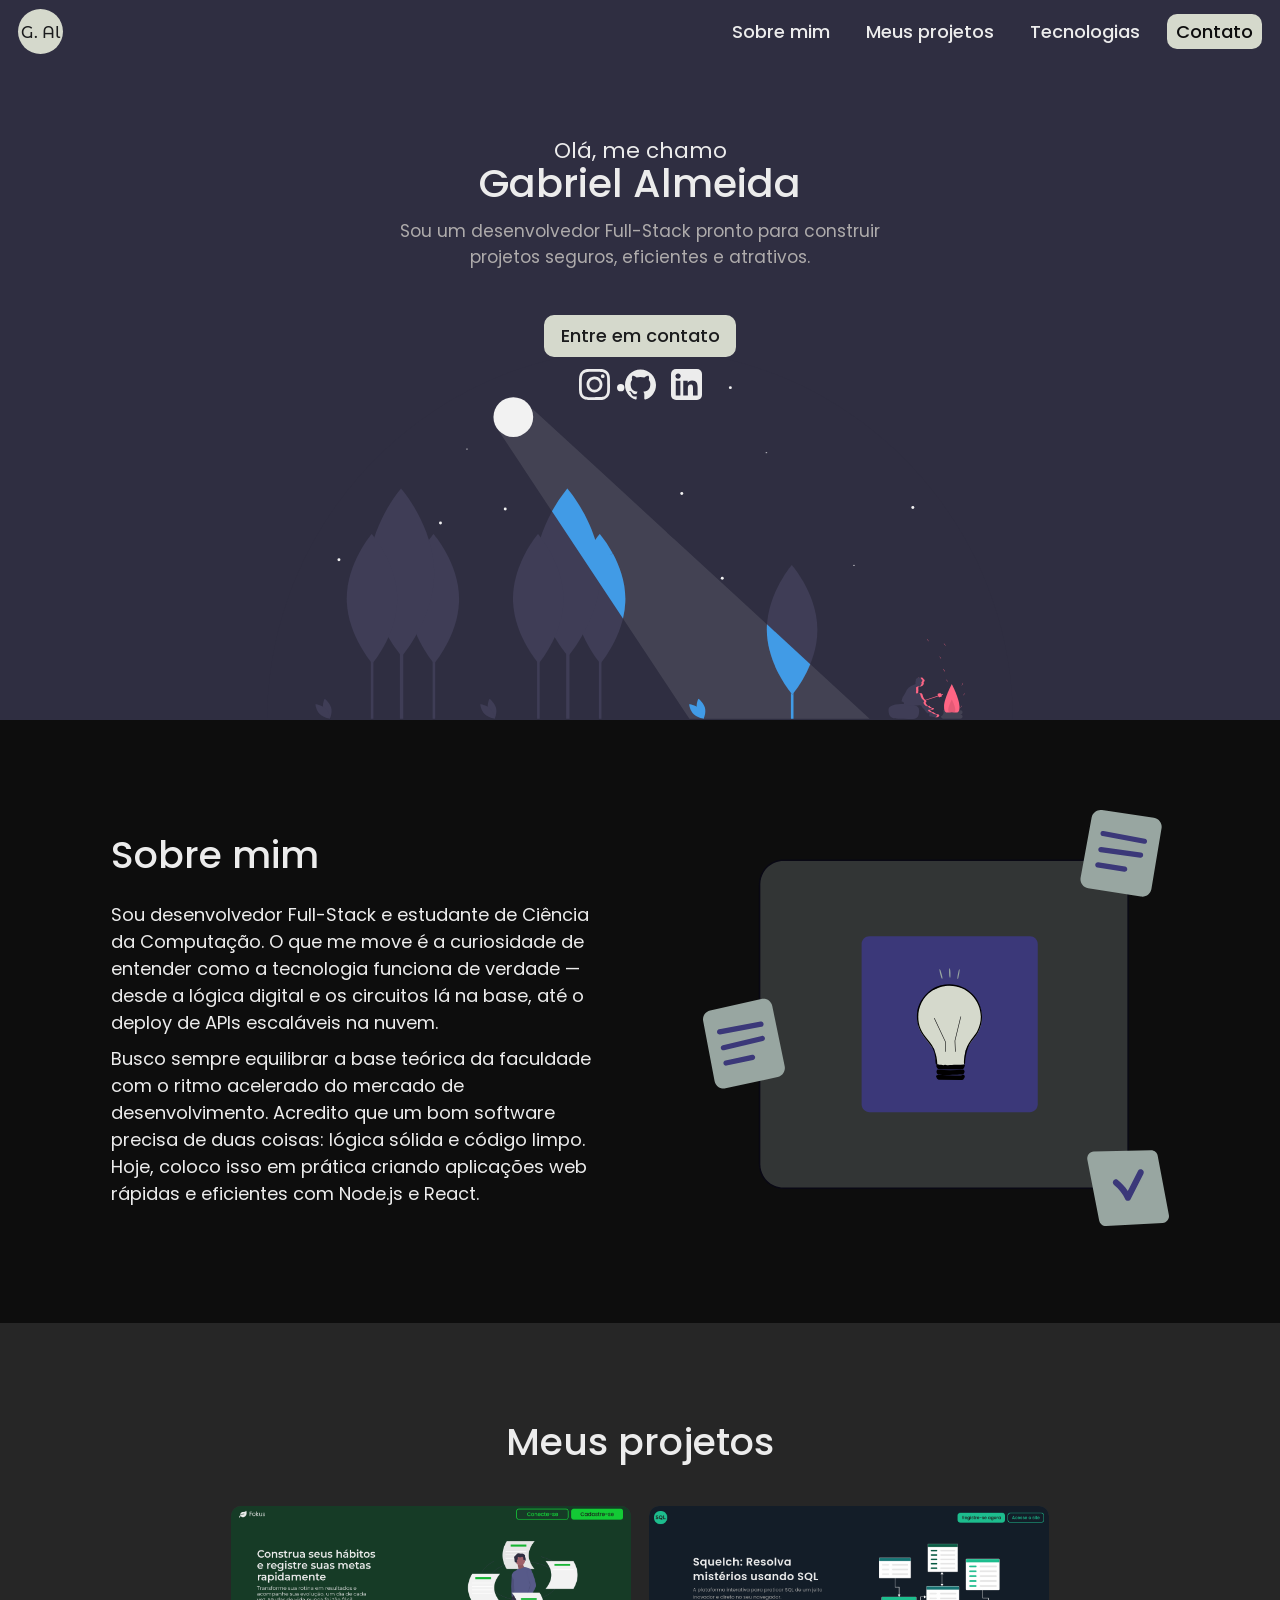
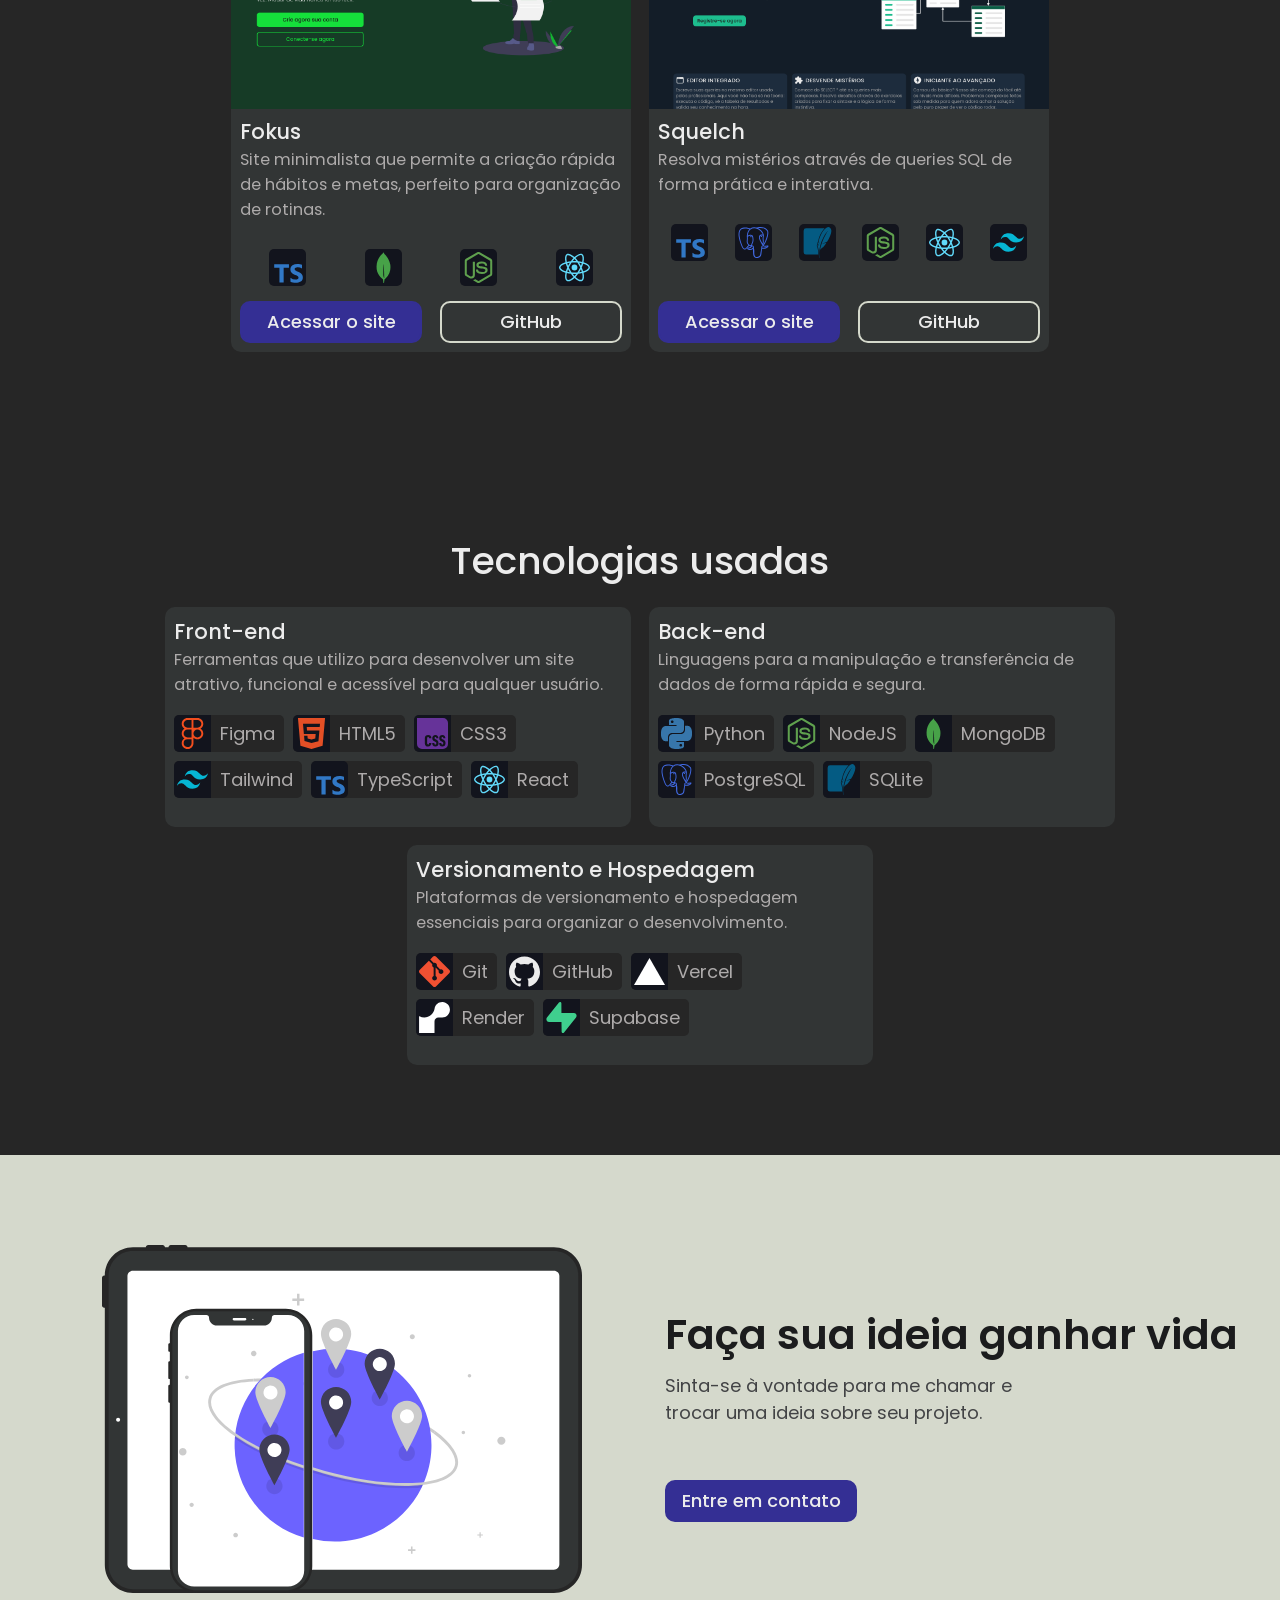
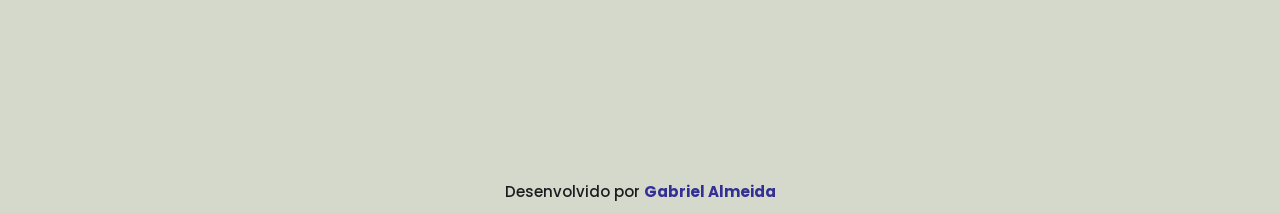
==== commit e9d747bc: "chore: adicionada metatag para indexação do site." ====
--- a/index.html
+++ b/index.html
@@ -2,6 +2,8 @@
 <html lang="pt-br">
 
 <head>
+  <meta name="google-site-verification" content="xYeJ53m17JM22I3dXK9KxCKmncLz7jfMBvCBFjgrUkQ" />
+
   <meta charset="UTF-8">
   <meta name="viewport" content="width=device-width, initial-scale=1.0">
   <title>Gabriel Almeida</title>
--- a/styles/global.css
+++ b/styles/global.css
@@ -178,8 +178,8 @@
 
 .g-navbar-links ul li {
   position: relative;
-  width: 100%;
   border-radius: 10px;
+  width: fit-content;
   cursor: pointer;
   background-color: inherit;
   white-space: nowrap;
@@ -207,17 +207,25 @@
   position: relative;
   transition: transform 0.3s ease;
   display: inline-block;
-  width: 100%;
-  height: 100%;
-  padding: .5rem;
+  padding-block: .2rem;
+  padding-inline: .5rem;
   text-decoration: none;
   font-weight: 500;
   color: var(--text-main);
   font-size: 1.2rem;
 }
+.g-navbar-links ul li a[href*="contact.html"] {
+  border-radius: 10px;
+  background-color: var(--bg-contrast);
+  color: var(--bg-main);
+}
 
 .g-navbar-links ul li:hover a {
   transform: translateY(-5px);
+}
+
+.g-navbar-links ul li:hover a[href*="contact.html"] {
+  background-color: var(--bg-contrast-hover);
 }
 
 @media screen and (min-width: 720px) {
